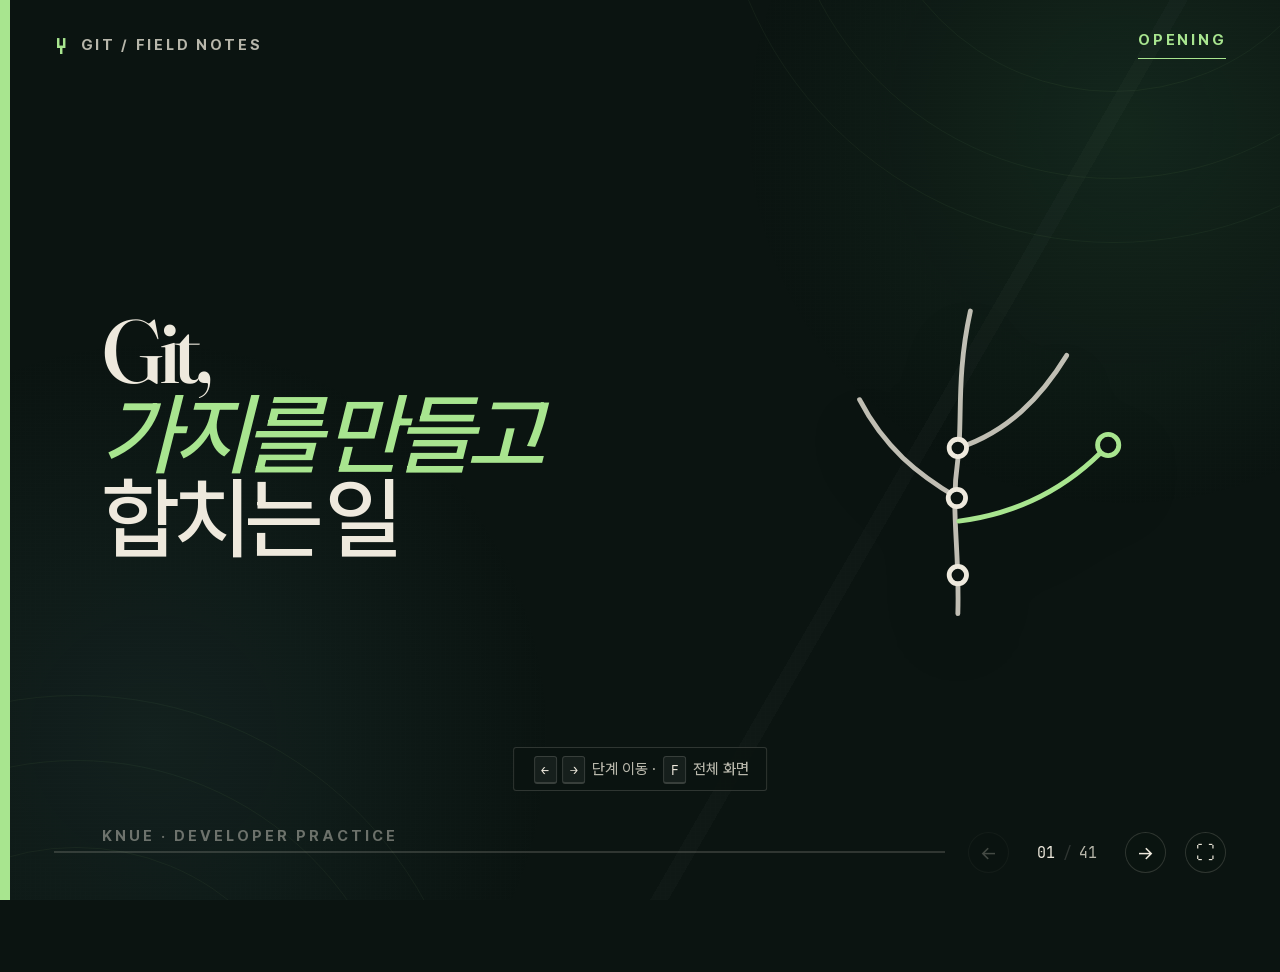
==== presentations/git-basics/index.html @ 63974abd "[FIX] correct fetch scope claim on git-basics fetch slide" ====
<!doctype html>
<html lang="ko">
  <head>
    <meta charset="utf-8" />
    <meta name="viewport" content="width=device-width, initial-scale=1" />
    <meta
      name="description"
      content="SVN 경험자를 위한 Git 기초와 VS Code 협업 흐름 강의"
    />
    <link rel="icon" type="image/svg+xml" href="../../assets/favicon.svg" />
    <title>Git, 가지를 만들고 합치는 일</title>
    <link
      rel="preload"
      href="../../assets/fonts/pretendard/1.3.9/PretendardVariable.woff2"
      as="font"
      type="font/woff2"
      crossorigin
    />
    <link
      rel="preload"
      href="../../assets/fonts/fraunces/1.0/FrauncesVariable.woff2"
      as="font"
      type="font/woff2"
      crossorigin
    />
    <link
      rel="preload"
      href="../../assets/fonts/jetendard/0.1.0/Jetendard-Regular.woff2"
      as="font"
      type="font/woff2"
      crossorigin
    />
    <link rel="stylesheet" href="../../assets/fonts/fonts.css" />
    <link rel="stylesheet" href="./assets/deck.css" />
  </head>
  <body>
    <a class="skip-link" href="#deck">슬라이드 본문으로 이동</a>

    <svg class="icon-defs" aria-hidden="true" focusable="false">
      <symbol id="ic-explorer" viewBox="0 0 24 24">
        <path d="M8.4 6V4.4A1.4 1.4 0 0 1 9.8 3h4.6l4.4 4.4v8.2a1.4 1.4 0 0 1-1.4 1.4h-1.6" />
        <path d="M14.4 3v4.4h4.4" />
        <path d="M5.6 7.6h4.6l4.4 4.4v7.6A1.4 1.4 0 0 1 13.2 21H5.6a1.4 1.4 0 0 1-1.4-1.4V9a1.4 1.4 0 0 1 1.4-1.4z" />
        <path d="M10.2 7.6V12h4.4" />
      </symbol>
      <symbol id="ic-search" viewBox="0 0 24 24">
        <circle cx="10.4" cy="10.4" r="6.2" />
        <path d="m15.1 15.1 5.3 5.3" />
      </symbol>
      <symbol id="ic-scm" viewBox="0 0 24 24">
        <circle cx="7.5" cy="6" r="2.4" />
        <circle cx="16.5" cy="6" r="2.4" />
        <circle cx="7.5" cy="18" r="2.4" />
        <path d="M7.5 8.4v7.2" />
        <path d="M16.5 8.4v1.6a4.4 4.4 0 0 1-4.4 4.4H7.5" />
      </symbol>
      <symbol id="ic-debug" viewBox="0 0 24 24">
        <path d="M8.6 4.4 19.6 11.3 8.6 18.2z" />
        <circle cx="7.2" cy="15" r="2.4" />
        <path d="M4.8 15H3.2M9.6 15h1.6M5.5 13.3 4.3 12.1M8.9 13.3l1.2-1.2M5.5 16.7l-1.2 1.2M8.9 16.7l1.2 1.2" />
      </symbol>
      <symbol id="ic-extensions" viewBox="0 0 24 24">
        <path d="M3.6 4.2H10v6.4H3.6z" />
        <path d="M3.6 13.4H10v6.4H3.6z" />
        <path d="M13.6 13.4H20v6.4h-6.4z" />
        <path d="m16.8 2.6 4.6 4.6-4.6 4.6-4.6-4.6z" />
      </symbol>
    </svg>

    <div class="ambient" aria-hidden="true">
      <span class="ambient__ring ambient__ring--one"></span>
      <span class="ambient__ring ambient__ring--two"></span>
      <span class="ambient__grain"></span>
    </div>

    <header class="deck-header">
      <div class="deck-header__brand">
        <span class="brand-mark" aria-hidden="true">⑂</span>
        <span>GIT / FIELD NOTES</span>
      </div>
      <div class="deck-header__chapter" id="chapter-label">OPENING</div>
    </header>

    <main id="deck" class="deck" tabindex="-1" aria-live="polite">
      <section class="slide slide--cover is-active" data-slide data-chapter="OPENING">
        <div class="cover-kicker" data-step="1">SVN 사용자를 위한 110분의 전환</div>
        <h1 class="cover-title">
          Git,
          <span>가지를 만들고</span>
          합치는 일
        </h1>
        <p class="cover-copy" data-step="2">
          VS Code로 시작해 <strong>clone → branch → commit → push → PR → merge</strong>까지
        </p>
        <div class="cover-tree" aria-hidden="true">
          <svg viewBox="0 0 520 360" role="img">
            <path class="tree-line draw-line" d="M252 340 C254 270 244 235 252 180 C257 140 250 94 265 26" />
            <path class="tree-line draw-line draw-line--delay" d="M252 220 C210 195 176 168 150 118" />
            <path class="tree-line draw-line draw-line--delay-2" d="M253 168 C304 151 338 116 365 72" />
            <path class="tree-line tree-line--accent draw-line draw-line--delay-3" d="M253 244 C315 236 366 210 408 165" />
            <circle class="tree-node node-pop" cx="252" cy="300" r="9" />
            <circle class="tree-node node-pop node-pop--2" cx="251" cy="220" r="9" />
            <circle class="tree-node node-pop node-pop--3" cx="252" cy="168" r="9" />
            <circle class="tree-node tree-node--accent node-pop node-pop--4" cx="408" cy="165" r="11" />
          </svg>
        </div>
        <p class="cover-foot">KNUE · DEVELOPER PRACTICE</p>
      </section>

      <section class="slide" data-slide data-chapter="DESTINATION">
        <div class="slide-index">01</div>
        <p class="eyebrow">TODAY’S DESTINATION</p>
        <h2>오늘 함께 다룰 핵심 과정</h2>
        <div class="journey" aria-label="오늘 학습할 Git 흐름">
          <div class="journey__track"></div>
          <div class="journey__item" data-step="1">
            <span>01</span>
            <strong>clone</strong>
            <small>원격 이력을 내 컴퓨터로</small>
          </div>
          <div class="journey__item" data-step="2">
            <span>02</span>
            <strong>branch</strong>
            <small>독립된 안전한 작업 가지</small>
          </div>
          <div class="journey__item" data-step="3">
            <span>03</span>
            <strong>commit</strong>
            <small>변경 사항을 로컬에 기록</small>
          </div>
          <div class="journey__item" data-step="4">
            <span>04</span>
            <strong>push</strong>
            <small>기록한 커밋을 원격에 공유</small>
          </div>
          <div class="journey__item" data-step="5">
            <span>05</span>
            <strong>PR</strong>
            <small>변경 사항 검토 요청</small>
          </div>
          <div class="journey__item" data-step="6">
            <span>06</span>
            <strong>merge</strong>
            <small>검토 마친 작업 가지 합치기</small>
          </div>
        </div>
        <p class="takeaway" data-step="7">
          <strong>이 6단계가 오늘의 지도</strong>입니다 · 충돌은 5–6번 사이에 잠시 들르는 옆길 · 목표는 명령어 암기가 아니라 현재 상태를 읽는 능력
        </p>
        <div class="time-budget" data-step="8">
          <span><b>0–30분</b>개념</span>
          <span><b>30–85분</b>실습</span>
          <span><b>85–100분</b>팀 규칙 · 정리</span>
          <span><b>100–110분</b>질의응답</span>
        </div>
      </section>

      <section class="slide" data-slide data-chapter="PREFLIGHT">
        <div class="slide-index">02</div>
        <p class="eyebrow">FIRST FIVE MINUTES</p>
        <h2>지금 확인하고, 막히면 개념 설명 시간에 해결합니다</h2>
        <div class="check-grid">
          <div class="check-item" data-step="1"><span>01</span><strong>Git 설치</strong><code>git --version</code></div>
          <div class="check-item" data-step="2"><span>02</span><strong>사용자 정보</strong><code>git config --global user.name</code></div>
          <div class="check-item" data-step="3"><span>03</span><strong>서버 접근</strong><code>git.knue.ac.kr</code></div>
          <div class="check-item" data-step="4"><span>04</span><strong>권한</strong><small>clone · branch push · PR</small></div>
        </div>
        <p class="footnote" data-step="5">
          하나라도 안 되면 <strong>지금 손을 들어 주세요.</strong> 실습은 30분 뒤에 시작하므로, 그 사이에 해결하면 늦지 않습니다.
        </p>
        <aside class="instructor-note" data-step="6">
          <strong>강사 점검 · 실패 시 대안</strong>
          <span>HTTPS/SSH 인증 · VPN · 내부 인증서 · <code>main</code> 보호 규칙 ／ 계정·권한 미해결자는
          <strong>2인 1조 페어 실습</strong>, 서버 접속 자체가 막히면 <strong>부록의 <code>git init</code> 로컬 실습</strong>으로 대체</span>
        </aside>
      </section>

      <section class="slide" data-slide data-chapter="SVN → GIT">
        <div class="slide-index">03</div>
        <p class="eyebrow">MENTAL MODEL SHIFT</p>
        <h2>같은 목적, 달라진 작동 방식</h2>
        <div class="split-stage">
          <article class="model-card model-card--svn" data-step="1">
            <div class="model-card__label">SVN</div>
            <h3>중앙 저장소 중심 이력</h3>
            <div class="server-stack">
              <span class="server-box">CENTRAL<br />REPOSITORY</span>
              <i></i>
              <div class="client-row" role="group" aria-label="모든 사용자가 하나의 중앙 저장소 역사에 연결됨">
                <span>나<small>작업 사본 (Working Copy)</small></span>
                <span>동료 1<small>작업 사본 (Working Copy)</small></span>
                <span>동료 2<small>작업 사본 (Working Copy)</small></span>
              </div>
            </div>
          </article>
          <div class="versus" aria-hidden="true">→</div>
          <article class="model-card model-card--git" data-step="2">
            <div class="model-card__label">GIT</div>
            <h3>개발자마다 독립된 이력 보유</h3>
            <div class="distributed">
              <span>REMOTE</span>
              <i aria-hidden="true"></i>
              <div>
                <b>나<small>로컬 이력 (Local History)</small></b>
                <b>동료 1<small>로컬 이력 (Local History)</small></b>
                <b>동료 2<small>로컬 이력 (Local History)</small></b>
              </div>
            </div>
          </article>
        </div>
        <blockquote data-step="3">
          SVN의 commit이 '서버 공유'라면,<br />
          <strong>Git의 commit은 '내 컴퓨터 저장'입니다.</strong>
        </blockquote>
      </section>

      <section class="slide" data-slide data-chapter="SVN → GIT">
        <div class="slide-index">04</div>
        <p class="eyebrow">TRANSLATION GUIDE</p>
        <h2>익숙한 개념을 새로운 용어로</h2>
        <div class="translation-grid">
          <div class="translation-head"><span>SVN의 기존 개념</span><span>Git에서 새로 적용할 개념</span></div>
          <div class="translation-row" data-step="1"><span>checkout</span><strong>clone</strong><em>전체 이력까지 함께 복제</em></div>
          <div class="translation-row" data-step="2"><span>commit</span><strong>commit + push</strong><em>기록과 공유 단계의 분리</em></div>
          <div class="translation-row" data-step="3"><span>update</span><strong>fetch / pull</strong><em>조회와 반영 단계의 구분</em></div>
          <div class="translation-row" data-step="4"><span>revision 1842</span><strong>commit a31f…</strong><em>전역 버전 번호 대신 고유 해시 사용</em></div>
          <div class="translation-row" data-step="5"><span>branch = 디렉터리 복사</span><strong>branch = 포인터</strong><em>가볍고 빠른 포인터(이름표)</em></div>
          <div class="translation-row" data-step="6"><span>작업 사본 (Working Copy)</span><strong>Working Tree</strong><em>이름만 다름 · 지금 파일을 편집하는 그 폴더</em></div>
        </div>
        <p class="footnote" data-step="7">이번 강의에서는 여러 기능을 겸하는 <code>checkout</code> 대신 직관적인 <code>switch</code>를 사용합니다.</p>
      </section>

      <section class="slide slide--graph" data-slide data-chapter="THE TREE">
        <div class="slide-index">05</div>
        <p class="eyebrow">ONE REPOSITORY · THREE CONTRIBUTORS</p>
        <h2>세 개발자가 각자 작업한 후, 순서대로 main에 통합합니다</h2>
        <div class="collab-timeline" role="group" aria-label="세 명이 각자 브랜치에서 커밋하고 순서대로 push와 merge하는 팀 타임라인">
          <svg viewBox="0 0 1000 360" preserveAspectRatio="none" role="img">
            <path class="graph-path is-drawn" d="M60 180 L950 180" />
            <path class="graph-path graph-path--alice" data-step="1" d="M170 180 C215 180 210 70 270 70 L360 70 C420 70 415 180 470 180" />
            <path class="graph-path graph-path--bob" data-step="2" d="M360 180 C410 180 405 290 470 290 L600 290 C665 290 660 180 720 180" />
            <path class="graph-path graph-path--cara" data-step="3" d="M610 180 C660 180 655 70 720 70 L820 70 C880 70 875 180 930 180" />
          </svg>
          <span class="team-main-label">main · 팀의 통합 이력</span>
          <div class="team-lane team-lane--alice" data-step="1">
            <strong>민지 · feature/login</strong><span>09:10 commit</span><span>09:18 push</span><b>09:30 merge</b>
          </div>
          <div class="team-lane team-lane--bob" data-step="2">
            <strong>준호 · fix/report</strong><span>09:25 commit</span><span>09:40 push</span><b>09:55 merge</b>
          </div>
          <div class="team-lane team-lane--cara" data-step="3">
            <strong>서연 · docs/guide</strong><span>09:45 commit</span><span>10:00 push</span><b>10:15 merge</b>
          </div>
          <span class="team-event team-event--one" data-step="1">M1</span>
          <span class="team-event team-event--two" data-step="2">M2</span>
          <span class="team-event team-event--three" data-step="3">M3</span>
        </div>
        <p class="simplification" data-step="4">commit = 로컬 저장 · push = 원격 공유 · merge = main 통합 · M = 검토 후 통합 지점</p>
      </section>

      <section class="slide" data-slide data-chapter="START">
        <div class="slide-index">06</div>
        <p class="eyebrow">TWO ENTRANCES</p>
        <h2>프로젝트를 시작하는 두 가지 방법</h2>
        <div class="entrances">
          <article class="entrance entrance--init" data-step="1">
            <span class="entrance__number">A</span>
            <p>새 프로젝트</p>
            <h3>Initialize Repository</h3>
            <code>git init</code>
            <div class="folder-visual"><span>my-project/</span><b>.git/</b></div>
          </article>
          <div class="or" data-step="2">OR</div>
          <article class="entrance entrance--clone" data-step="3">
            <span class="entrance__number">B</span>
            <p>원격 저장소에 이미 존재하는 프로젝트</p>
            <h3>Clone Repository</h3>
            <code>git clone &lt;url&gt;</code>
            <div class="clone-visual"><span>REMOTE</span><i>→</i><b>LOCAL + HISTORY</b></div>
          </article>
        </div>
        <div class="warning-strip" data-step="4">
          <strong>주의</strong>
          clone으로 가져온 저장소 내부에서 다시 <code>git init</code>을 실행하지 마세요
        </div>
        <p class="footnote" data-step="5">
          오늘 실습은 <strong>B(clone)</strong> 하나로만 진행합니다. A(<code>git init</code>)는 마지막 <strong>부록 슬라이드</strong>에서 따로 실습합니다.
        </p>
      </section>

      <section class="slide" data-slide data-chapter="CORE LOOP">
        <div class="slide-index">07</div>
        <p class="eyebrow">FOUR AREAS</p>
        <h2>변경 사항은 4가지 공간을 순서대로 이동합니다</h2>
        <div class="pipeline" aria-label="Git의 네 공간">
          <article class="pipeline__area pipeline__area--work is-lit" data-step="0">
            <span>01</span>
            <h3>Working Tree</h3>
            <p>파일 수정 중</p>
            <div class="paper"><i></i><i></i><i></i></div>
          </article>
          <div class="pipeline__arrow" data-step="1"><code>add</code><i>→</i></div>
          <article class="pipeline__area pipeline__area--stage" data-step="1">
            <span>02</span>
            <h3>Staging Area</h3>
            <p>다음 커밋에 포함할 변경 사항</p>
            <div class="tray"><b>+ 1 line</b></div>
          </article>
          <div class="pipeline__arrow" data-step="2"><code>commit</code><i>→</i></div>
          <article class="pipeline__area pipeline__area--local" data-step="2">
            <span>03</span>
            <h3>Local Repo</h3>
            <p>내 컴퓨터의 로컬 이력</p>
            <div class="mini-commits" role="group" aria-label="저장된 커밋 세 개">
              <i><b>C1</b></i><i><b>C2</b></i><i><b>C3</b></i>
            </div>
            <small class="commit-key">각 점 = 저장된 커밋</small>
          </article>
          <div class="pipeline__arrow" data-step="3"><code>push</code><i>→</i></div>
          <article class="pipeline__area pipeline__area--remote" data-step="3">
            <span>04</span>
            <h3>Remote Repo</h3>
            <p>팀이 공유하는 원격 이력</p>
            <div class="remote-cloud">origin</div>
          </article>
        </div>
        <p class="takeaway" data-step="4">
          <strong>Staging Area가 있는 이유</strong>&nbsp;· 디버그용 임시 로그는 빼고, 완성된 수정만 골라서 하나의 커밋으로 만들 수 있습니다
        </p>
      </section>

      <section class="slide slide--statement" data-slide data-chapter="CORE LOOP">
        <div class="slide-index">08</div>
        <p class="eyebrow">ONE DISTINCTION TO KEEP</p>
<div class="big-equation">
          <div data-step="1">
            <code>commit</code>
            <strong>저장</strong>
            <small>내 로컬 이력에 저장</small>
          </div>
          <span data-step="2">≠</span>
          <div data-step="3">
            <code>push</code>
            <strong>공유</strong>
            <small>원격 저장소로 전송</small>
          </div>
        </div>
        <p class="statement-foot" data-step="4">커밋만 해서는 팀원에게 변경 사항이 보이지 않습니다. (push 필요)</p>
      </section>

      <section class="slide" data-slide data-chapter="CORE LOOP">
        <div class="slide-index">09</div>
        <p class="eyebrow">FIRST DIAGNOSTIC</p>
        <h2>작업 중 막혔을 때는 현재 상태부터 확인</h2>
        <div class="terminal-card terminal-card--status" data-step="1">
          <div class="terminal-card__bar"><i></i><i></i><i></i><span>terminal</span></div>
          <pre><span class="prompt">$</span> git status

On branch <mark>feature/team-message</mark>
Your branch is ahead of 'origin/feature/team-message' by <span class="accent">1 commit</span>.
  (use "git push" to publish your local commits)

Changes to be committed:
  (use "git restore --staged &lt;file&gt;..." to unstage)
	<span class="added">modified:   team.md</span></pre>
        </div>
        <div class="status-questions">
          <p data-step="2"><span>①</span> 현재 어떤 브랜치인가?</p>
          <p data-step="3"><span>②</span> 어떤 파일이 수정되었는가?</p>
          <p data-step="4"><span>③</span> 어떤 변경 사항이 Stage에 올랐는가?</p>
          <p data-step="5"><span>④</span> 원격 저장소보다 앞서 있는가, 뒤처져 있는가?</p>
        </div>
      </section>

      <section class="slide slide--chapter" data-slide data-chapter="PRACTICE">
        <div class="chapter-number">02</div>
        <p class="eyebrow">GUIDED PRACTICE</p>
        <h2>이제, 작업 가지 하나를<br />원격까지 보냅니다</h2>
        <div class="chapter-route" data-step="1">
          <span>LOCAL</span><i></i><span>REMOTE</span><i></i><span>TEAM</span>
        </div>
        <div class="practice-rules">
          <p data-step="2">
            <b>도구 원칙</b>스테이지 · 커밋 · 브랜치 · 푸시 같은 일상 작업은 <strong>소스 제어 패널</strong>,
            상태 진단과 복구는 <strong>터미널</strong>
          </p>
          <p data-step="3">
            <b>막혔을 때</b>혼자 되돌리지 말고 손을 듭니다 · 각 실습 슬라이드 아래 <strong>✓ 통과 기준</strong>으로 따라잡을 수 있습니다
          </p>
          <p data-step="4">
            <b>진행 방식</b>실습 55분 · <strong>2인 1조</strong>로 서로의 PR을 리뷰하고, 승인받은 사람이 자기 PR을 병합합니다
          </p>
        </div>
        <p data-step="5">VS Code + <strong>git.knue.ac.kr</strong></p>
      </section>

      <section class="slide slide--ui" data-slide data-chapter="VS CODE">
        <div class="slide-index">10</div>
        <p class="eyebrow">VS CODE 01 · OPEN THE PROJECT</p>
        <h2>프로젝트 폴더를 열어 작업 시작하기</h2>
        <div class="open-project">
          <div class="vscode-window vscode-window--open" data-step="1">
            <div class="vscode-titlebar">
              <span class="window-dots"><i></i><i></i><i></i></span>
              <b>Visual Studio Code · training</b>
            </div>
            <div class="vscode-body">
              <nav class="vscode-rail"><span class="active"><svg class="ic" aria-hidden="true"><use href="#ic-explorer" /></svg></span><span><svg class="ic" aria-hidden="true"><use href="#ic-search" /></svg></span><span><svg class="ic" aria-hidden="true"><use href="#ic-scm" /></svg></span></nav>
              <aside class="vscode-sidebar">
                <small>EXPLORER</small>
                <ul class="folder-tree">
                  <li class="folder-tree__root">training</li>
                  <li>docs</li>
                  <li>team.md</li>
                  <li>README.md</li>
                </ul>
              </aside>
              <div class="vscode-editor">
                <div class="menu-drop" data-step="2">
                  <span>FILE</span>
                  <b>Open Folder…</b>
                  <small>폴더 선택 창 열기</small>
                </div>
              </div>
            </div>
            <div class="vscode-status"><span>⑂ main</span><span>training</span></div>
          </div>
          <ol class="practice-checks open-steps">
            <li data-step="2"><b>File &gt; Open Folder…</b> 선택</li>
            <li data-step="3">프로젝트의 <b>최상위 폴더</b>를 엽니다 (하위 폴더만 열지 않도록 주의)</li>
            <li data-step="4">제목 표시줄과 탐색기에 폴더명이 보이면 준비 완료</li>
          </ol>
        </div>
        <p class="takeaway" data-step="5">
          <strong>열어둔 폴더가 작업의 기준</strong>&nbsp;· 터미널 시작 위치 및 소스 제어 대상이 모두 이 폴더 기준입니다
        </p>
      </section>

      <section class="slide" data-slide data-chapter="VS CODE">
        <div class="slide-index">11</div>
        <p class="eyebrow">VS CODE 02 · ACTIVITY BAR</p>
        <h2>왼쪽 사이드바(Activity Bar) 주요 기능</h2>
        <div class="activity-map">
          <nav class="rail-mock" aria-hidden="true">
            <span data-step="1"><svg class="ic" aria-hidden="true"><use href="#ic-explorer" /></svg></span>
            <span data-step="2"><svg class="ic" aria-hidden="true"><use href="#ic-search" /></svg></span>
            <span class="rail-mock__accent" data-step="3"><svg class="ic" aria-hidden="true"><use href="#ic-scm" /></svg></span>
            <span data-step="4"><svg class="ic" aria-hidden="true"><use href="#ic-debug" /></svg></span>
            <span data-step="5"><svg class="ic" aria-hidden="true"><use href="#ic-extensions" /></svg></span>
          </nav>
          <ul class="rail-list">
            <li data-step="1">
              <b aria-hidden="true"><svg class="ic" aria-hidden="true"><use href="#ic-explorer" /></svg></b>
              <strong>Explorer<em>탐색기</em></strong>
              <span>열린 폴더의 파일 목록</span>
              <div class="rail-keys"><kbd>Ctrl+Shift+E</kbd><kbd>⇧⌘E</kbd></div>
            </li>
            <li data-step="2">
              <b aria-hidden="true"><svg class="ic" aria-hidden="true"><use href="#ic-search" /></svg></b>
              <strong>Search<em>검색</em></strong>
              <span>프로젝트 전체 텍스트 검색</span>
              <div class="rail-keys"><kbd>Ctrl+Shift+F</kbd><kbd>⇧⌘F</kbd></div>
            </li>
            <li class="rail-list__scm" data-step="3">
              <b aria-hidden="true"><svg class="ic" aria-hidden="true"><use href="#ic-scm" /></svg></b>
              <strong>Source Control<em>소스 제어 (오늘의 핵심 작업 공간)</em></strong>
              <span>변경 사항 확인 · Stage 등록 · Commit · Branch 관리</span>
              <div class="rail-keys"><kbd>Ctrl+Shift+G</kbd><kbd>⌃⇧G</kbd></div>
            </li>
            <li data-step="4">
              <b aria-hidden="true"><svg class="ic" aria-hidden="true"><use href="#ic-debug" /></svg></b>
              <strong>Run and Debug<em>실행 · 디버그</em></strong>
              <span>(오늘 강의에서는 다루지 않음)</span>
              <div class="rail-keys"><kbd>Ctrl+Shift+D</kbd><kbd>⇧⌘D</kbd></div>
            </li>
            <li data-step="5">
              <b aria-hidden="true"><svg class="ic" aria-hidden="true"><use href="#ic-extensions" /></svg></b>
              <strong>Extensions<em>확장</em></strong>
              <span>추가 플러그인/확장 설치</span>
              <div class="rail-keys"><kbd>Ctrl+Shift+X</kbd><kbd>⇧⌘X</kbd></div>
            </li>
          </ul>
        </div>
        <p class="footnote" data-step="6">
          사이드바 토글: <kbd>Ctrl+B</kbd> (Mac: <kbd>⌘B</kbd>) · 확장을 설치하면 아이콘이 추가됩니다
        </p>
      </section>

      <section class="slide" data-slide data-chapter="VS CODE">
        <div class="slide-index">12</div>
        <p class="eyebrow">VS CODE 03 · TERMINAL</p>
        <h2>명령어를 입력할 터미널 열기</h2>
        <div class="terminal-open">
          <div class="open-ways">
            <article data-step="1">
              <span>단축키</span>
              <kbd>Ctrl+`</kbd>
              <small>Mac: <kbd>⌃`</kbd> · 동일한 단축키로 토글 가능</small>
            </article>
            <article data-step="2">
              <span>메뉴</span>
              <b>Terminal &gt; New Terminal</b>
              <small>새 터미널 <kbd>Ctrl+Shift+`</kbd> (Mac: <kbd>⌃⇧`</kbd>)</small>
            </article>
            <article data-step="3">
              <span>명령 팔레트</span>
              <kbd>Ctrl+Shift+P</kbd>
              <small>Mac: <kbd>⇧⌘P</kbd> · <code>View: Toggle Terminal</code></small>
            </article>
          </div>
          <div class="terminal-card" data-step="4">
            <div class="terminal-card__bar"><i></i><i></i><i></i><span>terminal · training</span></div>
            <pre><span class="prompt">$</span> git status

On branch <mark>main</mark>
nothing to commit, working tree clean</pre>
          </div>
        </div>
        <p class="takeaway" data-step="5">
          <strong>터미널은 현재 열린 폴더에서 시작</strong>&nbsp;· 별도 경로 이동 없이 바로&nbsp;<code>git</code>&nbsp;명령을 실행할 수 있습니다
        </p>
      </section>

      <section class="slide slide--ui" data-slide data-chapter="VS CODE">
        <div class="slide-index">13</div>
        <p class="eyebrow">VS CODE 04 · SOURCE CONTROL VIEW</p>
        <h2>소스 제어 패널의 4가지 핵심 영역</h2>
        <div class="scm-anatomy">
          <div class="scm-panel" data-step="1">
            <header><small>SOURCE CONTROL</small><b>⑂ Ctrl+Shift+G</b></header>
            <div class="scm-row" data-step="1">
              <i aria-hidden="true">①</i>
              <div>
                <label class="scm-message">Message<strong>Update team introduction</strong></label>
                <button type="button">Commit</button>
              </div>
            </div>
            <div class="scm-group" data-step="2">
              <i aria-hidden="true">②</i>
              <div>
                <p>CHANGES <b>2</b></p>
                <span><em>M</em>team.md<u>＋</u></span>
                <span><em>U</em>notes.md<u>＋</u></span>
              </div>
            </div>
            <div class="scm-group scm-group--staged" data-step="3">
              <i aria-hidden="true">③</i>
              <div>
                <p>STAGED CHANGES <b>1</b></p>
                <span><em>M</em>team.md<u>−</u></span>
              </div>
            </div>
            <div class="scm-row scm-row--status" data-step="4">
              <i aria-hidden="true">④</i>
              <div class="scm-statusbar"><span>⑂ feature/team-message</span><span>↻ 0↓ 1↑</span></div>
            </div>
          </div>
          <ul class="scm-legend">
            <li data-step="1">
              <b>①</b>
              <div><strong>메시지 입력 및 Commit</strong><small>Stage에 올린 변경 사항만 이 버튼으로 커밋됩니다</small></div>
            </li>
            <li data-step="2">
              <b>②</b>
              <div><strong>Changes</strong><small>Stage에 올리지 않은 변경 사항 (<code>M</code> 수정됨, <code>U</code> 추적 안 됨)</small></div>
            </li>
            <li data-step="3">
              <b>③</b>
              <div><strong>Staged Changes</strong><small>＋ 로 올린 변경 · 다음 커밋에 들어갈 목록</small></div>
            </li>
            <li data-step="4">
              <b>④</b>
              <div><strong>상태 표시줄</strong><small>현재 브랜치와 원격과의 차이(↓ 받을 것 · ↑ 보낼 것)</small></div>
            </li>
          </ul>
        </div>
        <p class="footnote" data-step="5">
          파일 위 <b>＋</b> = stage · <b>−</b> = unstage · 원격 반영은 <b>Sync Changes</b> 또는 개별 Pull / Push
        </p>
      </section>

      <section class="slide slide--ui" data-slide data-chapter="VS CODE">
        <div class="slide-index">14</div>
        <p class="eyebrow">VS CODE 05 · CREATE BRANCH</p>
        <h2>하단 상태 표시줄에서 새 브랜치 만들기</h2>
        <div class="branch-ui">
          <div class="picker-mock" data-step="1">
            <div class="picker-list">
              <div class="picker-input" data-step="3">feature/team-message<i aria-hidden="true">↵</i></div>
              <ul>
                <li class="is-highlight" data-step="2">＋ Create new branch…</li>
                <li data-step="2">＋ Create new branch from…</li>
                <li data-step="2">main</li>
                <li data-step="2">origin/main</li>
              </ul>
            </div>
            <div class="picker-status">
              <span class="picker-status__branch">⑂ main</span>
              <span>↻ 0↓ 0↑</span>
            </div>
          </div>
          <ol class="practice-checks branch-steps">
            <li data-step="1">상태 표시줄 왼쪽 <b>⑂ main</b> 클릭</li>
            <li data-step="2">목록에서 <b>Create new branch…</b> 선택</li>
            <li data-step="3">브랜치명 입력 후 Enter → 새 브랜치로 자동 전환</li>
            <li data-step="4">소스 제어 패널의 <b>Publish Branch</b> 버튼으로 원격에 게시</li>
          </ol>
        </div>
        <div class="warning-strip" data-step="5">
          <strong>주의</strong>
          커밋되지 않은 변경 사항이 있으면 브랜치 전환이 막힐 수 있습니다 (명령 팔레트 사용 시 생성: <code>Git: Create Branch</code>, 전환: <code>Git: Checkout to</code>)
        </div>
      </section>

      <section class="slide slide--ui" data-slide data-chapter="CLONE">
        <div class="slide-index">15</div>
        <p class="eyebrow">STEP 01 · CLONE</p>
        <h2>원격 저장소의 전체 이력 가져오기</h2>
        <div class="vscode-window" data-step="1">
          <div class="vscode-titlebar">
            <span class="window-dots"><i></i><i></i><i></i></span>
            <b>Visual Studio Code</b>
          </div>
          <div class="vscode-body">
            <nav class="vscode-rail"><span><svg class="ic" aria-hidden="true"><use href="#ic-explorer" /></svg></span><span><svg class="ic" aria-hidden="true"><use href="#ic-search" /></svg></span><span class="active"><svg class="ic" aria-hidden="true"><use href="#ic-scm" /></svg></span></nav>
            <aside class="vscode-sidebar">
              <small>SOURCE CONTROL</small>
              <button>Clone Repository</button>
              <button class="ghost">Initialize Repository</button>
            </aside>
            <div class="vscode-editor">
              <div class="command-palette" data-step="2">
                <span>›</span>
                <strong>Git: Clone</strong>
              </div>
              <div class="url-entry" data-step="3">https://git.knue.ac.kr/<mark>team/training.git</mark></div>
              <div class="clone-result" data-step="4">
                <span class="repo-icon">⑂</span>
                <div><strong>training</strong><small>main · origin configured · history ready</small></div>
              </div>
            </div>
          </div>
          <div class="vscode-status"><span>⑂ main</span><span>↻ 0↓ 0↑</span></div>
        </div>
        <p class="takeaway" data-step="5">
          clone = 폴더 생성 + 전체 이력 다운로드 +&nbsp;<code>origin</code>&nbsp;연결 ·&nbsp;<code>origin</code>&nbsp;=&nbsp;<strong>원격 주소의 별명</strong>
        </p>
        <div class="checkpoint" data-step="6">
          <b>✓ 통과 기준</b>탐색기에 <code>training</code> 폴더가 보이고, 상태 표시줄이 <code>⑂ main</code> · <code>↻ 0↓ 0↑</code>
        </div>
      </section>

      <section class="slide slide--graph" data-slide data-chapter="BRANCH">
        <div class="slide-index">16</div>
        <p class="eyebrow">STEP 02 · BRANCH</p>
        <h2>독립된 작업을 위한 새 브랜치 만들기</h2>
        <div class="branch-lab">
          <div class="branch-lab__graph">
            <svg
              viewBox="0 0 900 300"
              preserveAspectRatio="none"
              role="img"
              aria-label="main에서 feature 브랜치가 생성되는 과정"
            >
              <path class="graph-path is-drawn" d="M90 145 L770 145" />
              <path class="graph-path graph-path--feature" data-step="2" d="M460 145 C525 145 520 235 590 235 L700 235" />
            </svg>
            <div class="commit-node pos-lab-a is-visible"><b>C1</b><small>초기</small></div>
            <div class="commit-node pos-lab-b is-visible"><b>C2</b><small>문서</small></div>
            <div class="commit-node pos-lab-c is-visible"><b>C3</b><small>설정</small></div>
            <div class="branch-tag pos-lab-main is-visible">main → C3</div>
            <div class="branch-tag branch-tag--feature pos-lab-feature-start" data-step="1">branch starts at C3</div>
            <div class="commit-node commit-node--feature pos-lab-d" data-step="2"><b>C4</b><small>내 변경</small></div>
            <div class="branch-tag branch-tag--feature pos-lab-feature-end" data-step="2">feature → C4</div>
          </div>
          <div class="branch-command" data-step="1">
            <span>VS Code · 상태 표시줄의 브랜치 선택</span>
            <code>git switch -c feature/team-message</code>
          </div>
        </div>
        <p class="takeaway" data-step="3">
          <strong>커밋 = 특정 시점 스냅샷</strong>&nbsp;· branch = 커밋을 가리키는 이름표 ·&nbsp;<strong>HEAD</strong>&nbsp;= 지금 내가 서 있는 위치를 가리키는 화살표
        </p>
        <p class="footnote" data-step="4">
          <code>HEAD</code>는 뒤에서 충돌 파일 안에 <code>&lt;&lt;&lt;&lt;&lt;&lt;&lt; HEAD</code>로 다시 등장합니다 — “내 쪽 변경”이라는 뜻입니다.
        </p>
        <div class="checkpoint" data-step="5">
          <b>✓ 통과 기준</b>상태 표시줄이 <code>⑂ feature/team-message</code>로 바뀌었으면 성공
        </div>
      </section>

      <section class="slide slide--ui" data-slide data-chapter="EDIT">
        <div class="slide-index">17</div>
        <p class="eyebrow">STEP 03 · EDIT & DIFF</p>
        <h2>수정된 내용(Diff)을 커밋 전에 검토하기</h2>
        <div class="diff-window" data-step="1">
          <div class="diff-window__head">
            <span>team.md</span>
            <small>M · Modified</small>
          </div>
          <div class="diff-columns">
            <div class="diff-old">
              <small>BEFORE</small>
              <pre><span>1</span> # Team Introduction
<span>2</span>
<span>3</span> Department: 정보전산원
<span>4</span> <del>Message: 함께 만드는 서비스</del></pre>
            </div>
            <div class="diff-new">
              <small>AFTER</small>
              <pre><span>1</span> # Team Introduction
<span>2</span>
<span>3</span> Department: 정보전산원
<span>4</span> <ins>Message: 안전하게 함께 개발하기</ins></pre>
            </div>
          </div>
        </div>
        <div class="review-strip">
          <span data-step="2">파일을 저장했는가?</span>
          <span data-step="3">의도한 부분만 변경되었는가?</span>
          <span data-step="4">민감 정보(비밀번호 등)는 없는가?</span>
        </div>
      </section>

      <section class="slide slide--ui" data-slide data-chapter="STAGE">
        <div class="slide-index">18</div>
        <p class="eyebrow">STEP 04 · STAGE & COMMIT</p>
        <h2>커밋에 포함할 변경 사항을 선별하여 저장하기</h2>
        <div class="vscode-window vscode-window--workflow" data-step="1">
          <div class="vscode-titlebar">
            <span class="window-dots"><i></i><i></i><i></i></span>
            <b>Visual Studio Code · Source Control</b>
          </div>
          <div class="vscode-body">
            <nav class="vscode-rail"><span><svg class="ic" aria-hidden="true"><use href="#ic-explorer" /></svg></span><span><svg class="ic" aria-hidden="true"><use href="#ic-search" /></svg></span><span class="active"><svg class="ic" aria-hidden="true"><use href="#ic-scm" /></svg></span></nav>
            <aside class="vscode-sidebar">
              <small>SOURCE CONTROL</small>
              <label class="commit-input">Message<strong>Update team introduction</strong></label>
              <button data-step="3">Commit</button>
            </aside>
            <div class="vscode-editor">
              <div class="stage-scene">
                <div class="changes-pane" data-step="1">
                  <header><span>CHANGES</span><button aria-label="stage">＋</button></header>
                  <div class="file-change"><b>M</b><span>team.md</span><i>＋</i></div>
                </div>
                <div class="stage-motion" data-step="2" aria-hidden="true">→</div>
                <div class="changes-pane changes-pane--staged" data-step="2">
                  <header><span>STAGED CHANGES</span><button aria-label="unstage">−</button></header>
                  <div class="file-change"><b>M</b><span>team.md</span><i>✓</i></div>
                </div>
              </div>
            </div>
          </div>
          <div class="vscode-status"><span>⑂ feature/team-message</span><span>1 staged change</span></div>
        </div>
        <p class="takeaway" data-step="4">
          바람직한 커밋 =&nbsp;<strong>단일 목적</strong>&nbsp;+ 검토하기 적절한 크기 · 메시지는&nbsp;<strong>무엇을 왜</strong>&nbsp;바꿨는지 한 줄, 50자 안팎
        </p>
        <div class="checkpoint" data-step="5">
          <b>✓ 통과 기준</b>CHANGES 목록이 비고, 상태 표시줄이 <code>↻ 0↓ 1↑</code>
        </div>
      </section>

      <section class="slide" data-slide data-chapter="IGNORE">
        <div class="slide-index">19</div>
        <p class="eyebrow">STEP 05 · GITIGNORE</p>
        <h2>애초에 추적하지 않을 파일 정해 두기</h2>
        <div class="ignore-stage">
          <div class="terminal-card" data-step="1">
            <div class="terminal-card__bar"><i></i><i></i><i></i><span>.gitignore</span></div>
            <pre># 개인 설정 · 비밀 값
.env

# 빌드 결과물
build/

# 로그 · OS가 만든 파일
*.log
.DS_Store</pre>
          </div>
          <ol class="practice-checks ignore-steps">
            <li data-step="2">프로젝트 <b>최상위 폴더</b>에 <code>.gitignore</code> 파일을 만든다</li>
            <li data-step="3">한 줄에 패턴 하나 (<code>*</code> = 아무 글자, 끝의 <code>/</code> = 폴더)</li>
            <li data-step="4"><code>.gitignore</code> 파일 자체는 <b>커밋해서 팀과 공유</b>한다</li>
            <li data-step="5">소스 제어 패널의 <b>CHANGES 목록에서 사라지면</b> 적용 완료</li>
          </ol>
        </div>
        <p class="takeaway" data-step="6">
          비밀번호·토큰처럼&nbsp;<strong>공유하면 안 되는 값</strong>, 빌드 결과물처럼&nbsp;<strong>언제든 다시 만들 수 있는 파일</strong>은 커밋하지 않습니다
        </p>
        <div class="warning-strip" data-step="7">
          <strong>주의</strong>
          <span>이미 한 번 커밋된 파일은 <code>.gitignore</code>에 적어도 추적이 멈추지 않습니다. 그런 파일을 발견하면 강사에게 알려 주세요.</span>
        </div>
      </section>

      <section class="slide slide--graph" data-slide data-chapter="COMMIT">
        <div class="slide-index">20</div>
        <p class="eyebrow">LOCAL HISTORY</p>
        <h2>커밋을 남기면 로컬 브랜치 이력이 늘어납니다</h2>
        <div class="dual-history">
          <article>
            <small>LOCAL</small>
            <div class="history-line">
              <i></i><i></i><i></i><i class="new-commit" data-step="1"></i>
            </div>
            <div class="branch-tag branch-tag--feature floating-tag" data-step="1">feature/team-message</div>
          </article>
          <div class="history-gap" data-step="2">
            <span>원격 미공유 상태</span>
            <i>×</i>
          </div>
          <article class="history-remote">
            <small>REMOTE · origin</small>
            <div class="history-line"><i></i><i></i><i></i></div>
          </article>
        </div>
        <p class="statement-foot" data-step="3">원격 서버에는 아직 이 커밋이 반영되지 않았습니다.</p>
      </section>

      <section class="slide slide--graph" data-slide data-chapter="PUSH">
        <div class="slide-index">21</div>
        <p class="eyebrow">STEP 06 · PUSH</p>
        <h2>작업한 브랜치를 팀 원격 저장소로 게시하기</h2>
        <div class="push-scene">
          <div class="repo-island repo-island--local">
            <small>LOCAL</small>
            <div class="repo-branch-map" role="group" aria-label="로컬 main에서 feature 브랜치가 갈라진 상태">
              <svg viewBox="0 0 280 120" role="img">
                <path class="repo-main-path" d="M20 42 L250 42" />
                <path class="repo-feature-path" d="M110 42 C145 42 135 90 180 90 L250 90" />
                <circle cx="55" cy="42" r="7" /><circle cx="110" cy="42" r="7" />
                <circle class="feature-dot" cx="180" cy="90" r="7" /><circle class="feature-dot" cx="250" cy="90" r="7" />
              </svg>
              <span>main</span><b>feature/team-message</b>
            </div>
          </div>
          <div class="push-stream" data-step="1">
            <span class="packet">D</span>
            <div class="push-line"></div>
            <code>Publish Branch</code>
          </div>
          <div class="repo-island repo-island--remote" data-step="2">
            <small>REMOTE · origin</small>
            <div class="repo-branch-map" role="group" aria-label="원격에도 같은 feature 브랜치가 게시된 상태">
              <svg viewBox="0 0 280 120" role="img">
                <path class="repo-main-path" d="M20 42 L250 42" />
                <path class="repo-feature-path" d="M110 42 C145 42 135 90 180 90 L250 90" />
                <circle cx="55" cy="42" r="7" /><circle cx="110" cy="42" r="7" />
                <circle class="feature-dot" cx="180" cy="90" r="7" /><circle class="feature-dot" cx="250" cy="90" r="7" />
              </svg>
              <span>main</span><b>feature/team-message</b>
            </div>
          </div>
        </div>
        <div class="push-facts">
          <p data-step="2"><strong>공유 완료</strong><span>팀원들이 해당 브랜치와 커밋을 볼 수 있음</span></p>
          <p data-step="3"><strong>병합 전</strong><span><code>main</code> 브랜치에는 아직 통합되지 않음</span></p>
        </div>
        <div class="checkpoint" data-step="4">
          <b>✓ 통과 기준</b>상태 표시줄이 <code>↻ 0↓ 0↑</code>이고, 웹에서 내 브랜치 이름이 보이면 성공
        </div>
      </section>

      <section class="slide slide--ui" data-slide data-chapter="PULL REQUEST">
        <div class="slide-index">22</div>
        <p class="eyebrow">STEP 07 · OPEN PULL REQUEST</p>
        <h2>코드 검토 및 병합 요청(Pull Request) 만들기</h2>
        <div class="pr-window" data-step="1" role="group" aria-label="Gitea에서 Pull Request를 작성하는 화면">
          <div class="pr-window__top">
            <span class="pr-logo">GITEA</span>
            <strong>git.knue.ac.kr · Pull Requests</strong>
            <small>화면 구성은 서버의 Gitea 버전에 따라 조금 다를 수 있습니다</small>
          </div>
          <div class="pr-window__body">
            <div class="branch-selector">
              <span>feature/team-message</span><i>→</i><strong>main</strong>
            </div>
            <label>
              <span>제목</span>
              <b>Update team introduction</b>
            </label>
            <div class="pr-meta">
              <p><small>변경</small><strong>1 file · +1 −1</strong></p>
              <p><small>리뷰어</small><strong>옆자리 짝 1명</strong></p>
              <button class="pr-action" data-step="2">Create Pull Request</button>
            </div>
          </div>
        </div>
        <div class="pr-purpose" data-step="3">
          <span>diff 검토</span><span>의견 교환</span><span>병합 판단</span>
        </div>
        <p class="footnote" data-step="4">
          경로: 저장소 → <strong>Pull Requests</strong> 탭 → <strong>New Pull Request</strong> → 브랜치 선택 → 제목·설명 입력 →
          <strong>Create Pull Request</strong>
        </p>
        <p class="footnote" data-step="5">
          리뷰어는 <strong>옆자리 짝</strong>입니다. 짝의 승인을 받은 뒤 <strong>PR을 만든 본인이 병합</strong>합니다.
        </p>
      </section>

      <section class="slide slide--graph" data-slide data-chapter="CONFLICT">
        <div class="slide-index">23</div>
        <p class="eyebrow">THE PLANNED CONFLICT</p>
        <h2>동일한 파일과 줄을 서로 다르게 수정했을 때</h2>
        <div class="conflict-branches">
          <article class="conflict-branch conflict-branch--main" data-step="1">
            <small>main · 강사가 먼저 병합</small>
            <code>Message: <mark>안전하게</mark> 함께 개발하기</code>
          </article>
          <div class="conflict-symbol" data-step="3">!</div>
          <article class="conflict-branch conflict-branch--feature" data-step="2">
            <small>feature · 교육생 작업</small>
            <code>Message: <mark>즐겁게</mark> 함께 개발하기</code>
          </article>
        </div>
        <div class="conflict-callout" data-step="3">
          <strong>Git이 병합을 중단한 이유</strong>
          <span>두 변경 사항 중 어떤 것이 최종 결과물인지 사람이 직접 선택해야 하기 때문입니다</span>
        </div>
        <p class="takeaway" data-step="4">충돌은 오류가 아니라, <strong>최종 반영 내용을 개발자가 결정하도록 정지한 상태</strong>입니다</p>
        <aside class="instructor-note" data-step="5">
          <strong>강사 진행 순서</strong>
          <span>① 전원이 <code>feature</code> 브랜치 커밋·푸시를 마쳤는지 확인 → ② 강사가 <code>main</code>에 “안전하게” 버전을 병합·푸시 →
          ③ 그 시점부터 다 함께 <code>git fetch</code>. 늦게 clone해서 이미 최신 <code>main</code>을 받은 사람은 짝의 화면으로 같이 진행합니다.</span>
        </aside>
      </section>

      <section class="slide" data-slide data-chapter="REMOTE MODEL">
        <div class="slide-index">24</div>
        <p class="eyebrow">WHAT FETCH ACTUALLY CHANGES</p>
        <h2>내 컴퓨터 안에는 원격의 사본이 따로 있습니다</h2>
        <div class="pointer-map">
          <article class="pointer-side" data-step="1">
            <small>내 컴퓨터 · LOCAL</small>
            <div class="pointer-row"><b>main</b><span>내가 마지막으로 받아 둔 main</span></div>
            <div class="pointer-row"><b>feature/team-message</b><span>지금 작업 중인 가지 (HEAD)</span></div>
            <div class="pointer-row pointer-row--track">
              <b>origin/main</b><span>“원격 main은 이랬다”는 <strong>내 컴퓨터 안의 기억</strong></span>
            </div>
          </article>
          <div class="pointer-flow" data-step="2">
            <code>git fetch origin</code>
            <i aria-hidden="true">←</i>
            <small>원격 이력을 받아 <strong>origin/… 포인터만</strong> 갱신</small>
          </div>
          <article class="pointer-side pointer-side--remote" data-step="1">
            <small>서버 · origin</small>
            <div class="pointer-row"><b>main</b><span>팀이 공유하는 진짜 최신 이력</span></div>
          </article>
        </div>
        <div class="push-facts">
          <p data-step="3"><strong>fetch가 바꾸는 것</strong><span><code>origin/main</code>처럼 <code>origin/</code>으로 시작하는 원격 추적 포인터</span></p>
          <p data-step="4"><strong>fetch가 바꾸지 않는 것</strong><span>내 파일 · 내 브랜치 · 내 커밋 — 아무것도</span></p>
        </div>
        <p class="takeaway" data-step="5">
          그래서 순서가&nbsp;<strong>fetch → merge</strong>입니다 · 먼저 최신 상태를 받아 두고, 그다음 내 가지에 합칩니다
        </p>
      </section>

      <section class="slide" data-slide data-chapter="CONFLICT">
        <div class="slide-index">25</div>
        <p class="eyebrow">BRING MAIN IN</p>
        <h2>내 작업 브랜치에 최신 main 변경 사항 반영하기</h2>
        <div class="merge-command-flow">
          <article data-step="1">
            <span>1</span>
            <small>원격 이력 조회</small>
            <code>git fetch origin</code>
          </article>
          <i data-step="2">→</i>
          <article data-step="2">
            <span>2</span>
            <small>현재 브랜치 확인</small>
            <code>feature/team-message</code>
          </article>
          <i data-step="3">→</i>
          <article data-step="3">
            <span>3</span>
            <small>최신 main 병합</small>
            <code>git merge origin/main</code>
          </article>
        </div>
        <div class="merge-paused" data-step="4">
          <span>MERGE PAUSED</span>
          <strong>CONFLICT · team.md</strong>
          <small>충돌을 확인하고 최종 코드를 선택할 차례</small>
        </div>
      </section>

      <section class="slide" data-slide data-chapter="CONFLICT">
        <div class="slide-index">26</div>
        <p class="eyebrow">WHAT THE FILE LOOKS LIKE</p>
        <h2>충돌한 파일을 열면 이렇게 보입니다</h2>
        <div class="marker-stage">
          <div class="terminal-card" data-step="1">
            <div class="terminal-card__bar"><i></i><i></i><i></i><span>team.md</span></div>
            <pre># Team Introduction

Department: 정보전산원
<mark>&lt;&lt;&lt;&lt;&lt;&lt;&lt; HEAD</mark>
Message: 즐겁게 함께 개발하기
<mark>=======</mark>
Message: 안전하게 함께 개발하기
<mark>&gt;&gt;&gt;&gt;&gt;&gt;&gt; origin/main</mark></pre>
          </div>
          <ul class="marker-legend">
            <li data-step="2">
              <b>&lt;&lt;&lt;&lt;&lt;&lt;&lt; HEAD</b><span>여기부터 <strong>내 쪽</strong>(현재 브랜치) 내용</span>
            </li>
            <li data-step="3"><b>=======</b><span>경계선 · 위가 내 쪽, 아래가 가져온 쪽</span></li>
            <li data-step="4">
              <b>&gt;&gt;&gt;&gt;&gt;&gt;&gt; origin/main</b><span>여기까지 <strong>가져온 쪽</strong> 내용</span>
            </li>
          </ul>
        </div>
        <p class="takeaway" data-step="5">
          이 세 줄은&nbsp;<strong>Git이 넣어 준 표시</strong>일 뿐입니다 · 해결을 끝낸 파일에는 남아 있으면 안 됩니다
        </p>
        <p class="footnote" data-step="6">
          VS Code는 이 표시를 감지해 다음 화면의 <strong>Merge Editor</strong>를 띄웁니다. 다른 편집기나 터미널에서는 위 모습 그대로 보입니다.
        </p>
      </section>

      <section class="slide slide--ui" data-slide data-chapter="RESOLVE">
        <div class="slide-index">27</div>
        <p class="eyebrow">STEP 08 · MERGE EDITOR</p>
        <h2>VS Code Merge Editor로 충돌 해결하기</h2>
        <div class="merge-editor" data-step="1">
          <div class="merge-panel merge-panel--incoming">
            <small>INCOMING · main</small>
            <code>Message: <mark>안전하게</mark> 함께 개발하기</code>
            <button data-step="2">Accept Incoming</button>
          </div>
          <div class="merge-panel merge-panel--current">
            <small>CURRENT · feature</small>
            <code>Message: <mark>즐겁게</mark> 함께 개발하기</code>
            <button data-step="2">Accept Current</button>
          </div>
          <div class="merge-panel merge-panel--result" data-step="3">
            <small>RESULT · 최종 결과 (직접 편집 가능)</small>
            <code>Message: <mark>안전하고 즐겁게</mark> 함께 개발하기</code>
            <span>✓ conflicts resolved</span>
          </div>
        </div>
        <p class="takeaway" data-step="4">충돌 해결 흐름: 파일 저장 → Stage 등록 → 결과 확인 → Merge Commit → Push</p>
        <p class="footnote" data-step="5">
          위 결과는 두 버튼만으로는 나오지 않습니다. <strong>Result 영역에 커서를 놓고 직접 입력</strong>하거나,
          <strong>Accept Combination</strong>으로 양쪽을 합친 뒤 다듬으세요.
        </p>
      </section>

      <section class="slide" data-slide data-chapter="RESOLVE">
        <div class="slide-index">28</div>
        <p class="eyebrow">ESCAPE HATCH</p>
        <h2>병합 도중 작업을 중단하고 되돌리기</h2>
        <div class="abort-scene">
          <div class="abort-state" data-step="1">
            <span>MERGE IN PROGRESS</span>
            <div class="abort-conflict">
              <p><small>origin/main</small><strong>“안전하게”</strong></p>
              <i>충돌 · 선택 전</i>
              <p><small>feature</small><strong>“즐겁게”</strong></p>
            </div>
          </div>
          <div class="abort-action" data-step="2">
            <code>git merge --abort</code>
            <small>병합 시작 이전 상태로 복원</small>
          </div>
          <div class="abort-state abort-state--clean" data-step="3">
            <span>BEFORE MERGE</span>
            <div class="abort-restored">
              <strong>feature/team-message</strong>
              <small>병합 시작 전 작업 브랜치 상태로 원복 완료</small>
            </div>
          </div>
        </div>
        <div class="safety-note" data-step="4">
          <strong><code>--abort</code>는 병합이 진행 중일 때만</strong>
          <span>이미 Merge Commit까지 마쳤다면 되돌리는 방법은 <code>git revert</code>입니다 (뒤의 복구 슬라이드 참고)</span>
        </div>
      </section>

      <section class="slide slide--graph" data-slide data-chapter="MERGE">
        <div class="slide-index">29</div>
        <p class="eyebrow">STEP 09 · REVIEW & MERGE</p>
        <h2>검토를 마친 브랜치를 main에 최종 병합하기</h2>
        <div class="merge-animation" aria-label="feature branch가 main에 병합되는 그래프">
          <svg viewBox="0 0 1000 360" role="img">
            <path class="graph-path is-drawn" d="M80 160 L300 160 L520 160" />
            <path class="graph-path graph-path--feature is-drawn" d="M520 160 C600 160 580 280 700 280 L810 280" />
            <path class="graph-path graph-path--merge" data-step="2" d="M810 280 C880 280 850 160 930 160" />
            <path class="graph-path" data-step="2" d="M520 160 L930 160" />
          </svg>
          <div class="commit-node pos-merge-a is-visible"><b>A</b></div>
          <div class="commit-node pos-merge-b is-visible"><b>B</b></div>
          <div class="commit-node pos-merge-c is-visible"><b>C</b></div>
          <div class="commit-node commit-node--feature pos-merge-d is-visible"><b>D</b></div>
          <div class="commit-node commit-node--feature pos-merge-e is-visible"><b>E</b></div>
          <div class="branch-tag branch-tag--feature pos-merge-feature is-visible" data-step="1">PR APPROVED</div>
          <div class="commit-node commit-node--merge pos-merge-m" data-step="2"><b>M</b></div>
          <div class="branch-tag pos-merge-main" data-step="2">main</div>
        </div>
        <div class="merge-verdict" data-step="3">
          <span>✓ diff 확인</span><span>✓ 리뷰 승인</span><span>✓ 충돌 해결</span><strong>MERGED</strong>
        </div>
        <p class="footnote" data-step="4">
          병합 버튼은 <strong>짝의 승인을 받은 뒤 PR 작성자 본인</strong>이 누릅니다. Gitea는 저장소 설정에 따라
          <strong>Merge · Rebase · Squash</strong> 중 허용된 방식만 보여 주며, 오늘은 기본값 그대로 사용합니다.
        </p>
      </section>

      <section class="slide" data-slide data-chapter="CLEANUP">
        <div class="slide-index">30</div>
        <p class="eyebrow">CLEAN UP THE LOCAL WORKSPACE</p>
        <h2>병합 완료 후 로컬 작업 환경 정리하기</h2>
        <div class="cleanup-flow">
          <article data-step="1"><span>01</span><strong>메인 브랜치 이동</strong><code>git switch main</code></article>
          <article data-step="2"><span>02</span><strong>최신 이력 동기화</strong><code>git pull origin main</code></article>
          <article data-step="3"><span>03</span><strong>작업 상태 확인</strong><code>git status</code></article>
          <article data-step="4"><span>04</span><strong>완료된 브랜치 삭제</strong><code>git branch -d feature/…</code></article>
        </div>
        <div class="clean-result" data-step="5">
          <span class="pulse-dot"></span>
          <div><strong>다음 작업을 시작할 준비 완료</strong><small>로컬 main 최신화 완료 · 작업 영역 정돈 · 병합된 브랜치 삭제</small></div>
        </div>
        <p class="footnote" data-step="6">
          <code>git pull</code> = <code>git fetch</code>(받아 두기) + <code>git merge</code>(합치기) · 앞에서 두 단계로 나눠 했던 일을 한 번에 합니다
        </p>
      </section>

      <section class="slide slide--chapter" data-slide data-chapter="TEAM RULES">
        <div class="chapter-number">03</div>
        <p class="eyebrow">A SMALL TEAM’S DEFAULT</p>
        <h2>복잡한 전략보다<br />짧은 가지</h2>
        <div class="small-team" data-step="1">
          <span>3–5명</span><i>×</i><span>한 저장소</span><i>×</i><span>작은 PR</span>
        </div>
      </section>

      <section class="slide" data-slide data-chapter="TEAM RULES">
        <div class="slide-index">31</div>
        <p class="eyebrow">RECOMMENDED WORKFLOW</p>
        <h2>소규모 팀을 위한 권장 작업 흐름</h2>
        <ol class="team-rules">
          <li data-step="1"><span>01</span><strong><code>main</code> 최신화</strong><small>새 작업 시작 전 최신 상태로 동기화</small></li>
          <li data-step="2"><span>02</span><strong>목적별 짧은 branch 생성</strong><small>기능 개발·버그 수정·문서 작성 분리</small></li>
          <li data-step="3"><span>03</span><strong>작은 단위의 commit과 PR</strong><small>검토하기 적절한 크기로 나누어 전달</small></li>
          <li data-step="4"><span>04</span><strong>최소 1인 이상의 코드 리뷰</strong><small>오류 예방을 위한 최소한의 검토 절차</small></li>
          <li data-step="5"><span>05</span><strong>merge 후 작업 환경 정리</strong><small>로컬 main 최신화 및 사용 완료된 branch 삭제</small></li>
        </ol>
      </section>

      <section class="slide" data-slide data-chapter="TEAM RULES">
        <div class="slide-index">32</div>
        <p class="eyebrow">SHARED REPOSITORY, NOT FORKS</p>
        <h2>사내 팀 협업 시 Shared Repository 모델 활용</h2>
        <div class="fork-compare">
          <article class="fork-path fork-path--chosen" data-step="1">
            <span class="choice">OUR DEFAULT</span>
            <h3>Shared Repository</h3>
            <div><b>clone</b><i>→</i><b>feature branch</b><i>→</i><b>PR</b></div>
            <p>원본 저장소에 직접 브랜치를 생성하고 push할 수 있는 팀 내부 방식</p>
          </article>
          <article class="fork-path" data-step="2">
            <span class="choice">WHEN NEEDED</span>
            <h3>Fork Workflow</h3>
            <div><b>upstream</b><i>→</i><b>fork</b><i>→</i><b>PR</b></div>
            <p>원본 저장소 쓰기 권한이 없는 외부 기여자가 사용하는 방식</p>
          </article>
        </div>
        <p class="takeaway" data-step="3"><code>main</code> 브랜치 직접 push만 제한하고, feature branch push는 허용합니다</p>
      </section>

      <section class="slide" data-slide data-chapter="SAFETY">
        <div class="slide-index">33</div>
        <p class="eyebrow">RECOVERY BEFORE PANIC</p>
        <h2>실수했을 때 대처하는 순서</h2>
        <div class="recovery-stack">
          <div data-step="1"><span>1</span><code>git status</code><small>현재 저장소 상태 확인</small></div>
          <div data-step="2"><span>2</span><code>git diff</code><small>수정된 상세 내용 확인</small></div>
          <div data-step="3"><span>3</span><code>git merge --abort</code><small>진행 중인 병합 중단 및 복원</small></div>
          <div data-step="4"><span>4</span><code>git revert</code><small>공유된 커밋을 안전하게 되돌리기</small></div>
        </div>
        <div class="danger-zone" data-step="5">
          <strong>초심자가 피해야 할 주의 명령</strong>
          <code>reset --hard</code>
          <code>push --force</code>
          <span>이미 동료와 공유한 이력은 함부로 수정하거나 덮어쓰지 마세요</span>
        </div>
      </section>

      <section class="slide" data-slide data-chapter="SAFETY">
        <div class="slide-index">34</div>
        <p class="eyebrow">READ THE MESSAGE FIRST</p>
        <h2>자주 만나는 오류 메시지와 대응</h2>
        <div class="translation-grid translation-grid--errors">
          <div class="translation-head"><span>화면에 뜨는 메시지</span><span>무슨 뜻이고, 무엇을 하면 되는가</span></div>
          <div class="translation-row" data-step="1">
            <span>! [rejected] … (non-fast-forward)</span>
            <strong>원격에 내가 모르는 커밋이 있음</strong>
            <em>먼저 <code>git pull</code> 로 받아 합친 뒤 다시 push</em>
          </div>
          <div class="translation-row" data-step="2">
            <span>Please tell me who you are</span>
            <strong>커밋 작성자 정보가 없음</strong>
            <em><code>git config --global user.name</code> · <code>user.email</code> 설정</em>
          </div>
          <div class="translation-row" data-step="3">
            <span>Your local changes … would be overwritten by merge</span>
            <strong>저장만 하고 커밋하지 않은 변경이 있음</strong>
            <em>그 변경을 먼저 commit 한 뒤 다시 merge</em>
          </div>
          <div class="translation-row" data-step="4">
            <span>fatal: not a git repository</span>
            <strong>Git 저장소가 아닌 폴더에서 실행함</strong>
            <em>프로젝트 <strong>최상위 폴더</strong>를 다시 열기</em>
          </div>
          <div class="translation-row" data-step="5">
            <span>CONFLICT (content): Merge conflict in …</span>
            <strong>오류가 아니라, 사람의 선택을 기다리는 정지</strong>
            <em>Merge Editor로 해결 → Stage → Commit</em>
          </div>
          <div class="translation-row" data-step="6">
            <span>로그인 창이 반복해서 뜨거나 인증에 실패</span>
            <strong>서버 계정·토큰 문제</strong>
            <em>혼자 재시도하지 말고 강사 호출 (자격 증명 재등록 필요)</em>
          </div>
        </div>
        <p class="footnote" data-step="7">
          Git의 오류 메시지는 대부분 <strong>다음에 무엇을 하라</strong>까지 함께 알려 줍니다. 창을 닫지 말고 끝까지 읽어 보세요.
        </p>
      </section>

      <section class="slide" data-slide data-chapter="SCOPE">
        <div class="slide-index">35</div>
        <p class="eyebrow">NOT TODAY</p>
        <h2>오늘 다루지 않은 것과, 언제 필요해지는지</h2>
        <div class="check-grid">
          <div class="check-item" data-step="1">
            <span>01</span><strong>stash</strong><small>커밋하기 애매한 작업을 잠시 치워 둘 때 · 급히 브랜치를 바꿔야 하는 날</small>
          </div>
          <div class="check-item" data-step="2">
            <span>02</span><strong>rebase</strong><small>이력을 한 줄로 정리할 때 · 팀의 병합 규칙이 정해진 뒤에</small>
          </div>
          <div class="check-item" data-step="3">
            <span>03</span><strong>tag</strong><small>배포한 시점에 이름을 붙여 둘 때</small>
          </div>
          <div class="check-item" data-step="4">
            <span>04</span><strong>reset --hard · push --force</strong><small>이력을 지우거나 덮어쓰는 명령 · 혼자 쓰지 말 것</small>
          </div>
        </div>
        <p class="takeaway" data-step="5">
          오늘의&nbsp;<strong>6단계만으로 일상 업무는 돌아갑니다</strong>&nbsp;· 위 항목은 필요해지는 순간에 배우면 늦지 않습니다
        </p>
        <p class="footnote" data-step="6"><code>.gitignore</code>는 첫 주에 바로 필요해지므로 오늘 실습에 포함했습니다.</p>
      </section>

      <section class="slide slide--recap" data-slide data-chapter="RECAP">
        <div class="slide-index">36</div>
        <p class="eyebrow">THE WHOLE JOURNEY</p>
        <h2>처음에 본 6단계를, 손이 하는 10단계로 펼치면</h2>
        <div class="recap-track">
          <div data-step="1"><span>1</span><strong>clone</strong></div>
          <i data-step="2"></i>
          <div data-step="2"><span>2</span><strong>branch</strong></div>
          <i data-step="3"></i>
          <div data-step="3"><span>3</span><strong>edit</strong></div>
          <i data-step="4"></i>
          <div data-step="4"><span>4</span><strong>stage</strong></div>
          <i data-step="5"></i>
          <div data-step="5"><span>5</span><strong>commit</strong></div>
          <i data-step="6"></i>
          <div data-step="6"><span>6</span><strong>push</strong></div>
          <i data-step="7"></i>
          <div data-step="7"><span>7</span><strong>PR</strong></div>
          <i data-step="8"></i>
          <div data-step="8"><span>8</span><strong>resolve</strong></div>
          <i data-step="9"></i>
          <div data-step="9"><span>9</span><strong>merge</strong></div>
          <i data-step="10"></i>
          <div data-step="10"><span>10</span><strong>cleanup</strong></div>
        </div>
        <p class="recap-line" data-step="11">
          새로 늘어난 것은 없습니다 — <strong>commit이 edit · stage · commit</strong>으로,
          <strong>merge가 resolve · merge · cleanup</strong>으로 나뉜 것뿐입니다.<br />
          모든 기록은 <strong>로컬 저장소</strong>에서 시작해, 검토를 거쳐 <strong>팀 전체의 이력</strong>으로 통합됩니다.
        </p>
      </section>

      <section class="slide slide--final" data-slide data-chapter="Q&A">
        <p class="eyebrow">ONE QUESTION TO KEEP</p>
        <h2>지금,<br />내 작업 영역과 브랜치는<br /><span>어떤 상태인가?</span></h2>
        <div class="final-command" data-step="1"><span>$</span> git status</div>
        <p data-step="2">질의응답 및 자유 실습</p>
        <div class="final-tree" aria-hidden="true">
          <svg viewBox="0 0 600 420">
            <path class="tree-line draw-line" d="M282 410 C290 315 277 255 292 190 C305 130 300 80 325 15" />
            <path class="tree-line draw-line draw-line--delay" d="M289 258 C230 228 185 184 158 120" />
            <path class="tree-line tree-line--accent draw-line draw-line--delay-2" d="M293 204 C375 194 420 151 467 92" />
            <circle class="tree-node node-pop" cx="288" cy="320" r="9" />
            <circle class="tree-node node-pop node-pop--2" cx="290" cy="258" r="9" />
            <circle class="tree-node tree-node--accent node-pop node-pop--3" cx="467" cy="92" r="12" />
          </svg>
        </div>
      </section>
      <section class="slide slide--ui" data-slide data-chapter="APPENDIX" id="appendix-init">
        <p class="eyebrow">APPENDIX · INIT</p>
        <h2>부록 — 빈 폴더를 첫 로컬 저장소로 초기화하기</h2>
        <div class="vscode-window vscode-window--init" data-step="1">
          <div class="vscode-titlebar">
            <span class="window-dots"><i></i><i></i><i></i></span>
            <b>Visual Studio Code · git-init-practice</b>
          </div>
          <div class="vscode-body">
            <nav class="vscode-rail"><span><svg class="ic" aria-hidden="true"><use href="#ic-explorer" /></svg></span><span><svg class="ic" aria-hidden="true"><use href="#ic-search" /></svg></span><span class="active"><svg class="ic" aria-hidden="true"><use href="#ic-scm" /></svg></span></nav>
            <aside class="vscode-sidebar">
              <small>SOURCE CONTROL</small>
              <p>Git 저장소가 설정되지 않은 일반 폴더</p>
              <button data-step="2">Initialize Repository</button>
            </aside>
            <div class="vscode-editor">
              <div class="init-practice" data-step="2">
                <span class="repo-icon">⑂</span>
                <div><strong>git-init-practice/</strong><small><code>git init</code> · .git/ 생성</small></div>
              </div>
              <ol class="practice-checks">
                <li data-step="1">빈 실습 폴더를 VS Code로 연다</li>
                <li data-step="2"><b>Initialize Repository</b> 선택</li>
                <li data-step="3"><code>git status</code>로 로컬 저장소 확인</li>
              </ol>
            </div>
          </div>
          <div class="vscode-status"><span data-step="3">⑂ main · 강의 기준</span><span>LOCAL ONLY · no origin</span></div>
        </div>
        <p class="takeaway" data-step="4">
          <strong>git init</strong>&nbsp;= 현재 폴더에 새 Git 이력 생성 (원격 없음) · 본 실습과&nbsp;<strong>별개 폴더</strong>&nbsp;에서 진행
        </p>
      </section>
    </main>

    <footer class="deck-controls" aria-label="프레젠테이션 탐색">
      <div class="progress" aria-hidden="true"><span id="progress-bar"></span></div>
      <button id="previous" type="button" aria-label="이전 단계">←</button>
      <p><span id="current-slide">01</span><i>/</i><span id="total-slides">41</span></p>
      <button id="next" type="button" aria-label="다음 단계">→</button>
      <button id="fullscreen" class="fullscreen" type="button" aria-label="전체 화면">⛶</button>
    </footer>

    <div class="key-hint" id="key-hint" aria-hidden="true">
      <kbd>←</kbd><kbd>→</kbd> 단계 이동 · <kbd>F</kbd> 전체 화면
    </div>

    <script src="./assets/deck.js"></script>
    <script>
      document.addEventListener("keydown", window.gitDeck.handleKeydown);
    </script>
  </body>
</html>
---- assets/fonts/fonts.css ----
/*
 * Shared presentation fonts.
 *
 * Keep font URLs versioned so GitHub Pages and browser caches can retain old
 * assets safely when a font is upgraded.
 */

@font-face {
  font-family: "Pretendard Variable";
  src: url("./pretendard/1.3.9/PretendardVariable.woff2") format("woff2-variations");
  font-style: normal;
  font-weight: 45 920;
  font-display: swap;
}

@font-face {
  font-family: "Fraunces Variable";
  src: url("./fraunces/1.0/FrauncesVariable.woff2") format("woff2-variations");
  font-style: normal;
  font-weight: 100 900;
  font-display: swap;
}

@font-face {
  font-family: "Jetendard";
  src: url("./jetendard/0.1.0/Jetendard-Regular.woff2") format("woff2");
  font-style: normal;
  font-weight: 400;
  font-display: swap;
}
---- presentations/git-basics/assets/deck.css ----
:root {
  --ink: #0b1411;
  --ink-raised: #111e19;
  --ink-soft: #172821;
  --paper: #eee9dd;
  --paper-dim: #b8b7ab;
  --leaf: #a8e58f;
  --leaf-deep: #4fa96b;
  --ember: #ff835d;
  --sky: #7dd3d7;
  --line: rgba(238, 233, 221, 0.16);
  --shadow: 0 28px 80px rgba(0, 0, 0, 0.32);
  --display: "Fraunces Variable", "Pretendard Variable", serif;
  --body: "Pretendard Variable", sans-serif;
  --mono: "Jetendard", monospace;
  color-scheme: dark;
}

html {
  font-size: clamp(1.125rem, calc(0.65rem + 0.65vw), 2.25rem);
}

* {
  box-sizing: border-box;
}

html,
body {
  width: 100%;
  height: 100%;
  margin: 0;
  overflow: hidden;
  background: var(--ink);
  color: var(--paper);
}

body {
  font-family: var(--body);
  font-weight: 450;
  -webkit-font-smoothing: antialiased;
}

button,
a {
  font: inherit;
}

button:focus-visible,
a:focus-visible {
  outline: 3px solid var(--leaf);
  outline-offset: 4px;
}

.skip-link {
  position: fixed;
  top: 1rem;
  left: 1rem;
  z-index: 100;
  padding: 0.7rem 1rem;
  color: var(--ink);
  background: var(--leaf);
  transform: translateY(-180%);
  transition: transform 180ms ease;
}

.skip-link:focus {
  transform: translateY(0);
}

.ambient {
  position: fixed;
  inset: 0;
  pointer-events: none;
  overflow: hidden;
}

.ambient::before {
  content: "";
  position: absolute;
  inset: 0;
  background:
    radial-gradient(circle at 88% 14%, rgba(79, 169, 107, 0.13), transparent 28%),
    radial-gradient(circle at 12% 82%, rgba(125, 211, 215, 0.07), transparent 30%),
    linear-gradient(120deg, transparent 0 65%, rgba(255, 255, 255, 0.018) 65% 66%, transparent 66%);
}

.ambient__ring {
  position: absolute;
  width: min(62vw, 980px);
  aspect-ratio: 1;
  border: 1px solid rgba(168, 229, 143, 0.05);
  border-radius: 50%;
}

.ambient__ring::before,
.ambient__ring::after {
  content: "";
  position: absolute;
  border: inherit;
  border-radius: inherit;
  inset: 8%;
}

.ambient__ring::after {
  inset: 19%;
}

.ambient__ring--one {
  top: -43vw;
  right: -18vw;
}

.ambient__ring--two {
  bottom: -46vw;
  left: -25vw;
}

.ambient__grain {
  position: absolute;
  inset: 0;
  opacity: 0.26;
  background-image:
    repeating-linear-gradient(0deg, rgba(255, 255, 255, 0.012) 0 1px, transparent 1px 4px),
    repeating-linear-gradient(90deg, rgba(255, 255, 255, 0.008) 0 1px, transparent 1px 5px);
  mix-blend-mode: soft-light;
}

.deck-header {
  position: fixed;
  z-index: 20;
  top: clamp(18px, 3.4vh, 38px);
  left: clamp(24px, 4.2vw, 76px);
  right: clamp(24px, 4.2vw, 76px);
  display: flex;
  align-items: center;
  justify-content: space-between;
  color: var(--paper-dim);
  font-size: clamp(0.8rem, 0.8vw, 0.82rem);
  font-weight: 700;
  letter-spacing: 0.18em;
}

.deck-header__brand {
  display: flex;
  align-items: center;
  gap: 0.65rem;
}

.brand-mark {
  color: var(--leaf);
  font-size: 1.6em;
}

.deck-header__chapter {
  padding-bottom: 0.45rem;
  border-bottom: 1px solid var(--leaf);
  color: var(--leaf);
}

.deck {
  position: relative;
  width: 100%;
  height: 100%;
}

.slide {
  position: absolute;
  inset: 0;
  display: grid;
  align-content: center;
  padding: clamp(76px, 11vh, 118px) clamp(42px, 8vw, 148px) clamp(74px, 9vh, 98px);
  opacity: 0;
  visibility: hidden;
  transform: translateX(4%);
  transition:
    opacity 360ms ease,
    transform 480ms cubic-bezier(0.22, 1, 0.36, 1),
    visibility 0s linear 480ms;
}

.slide.is-active {
  opacity: 1;
  visibility: visible;
  transform: translateX(0);
  transition-delay: 0s;
}

.slide.is-before {
  transform: translateX(-4%);
}

.slide-index {
  position: absolute;
  left: clamp(24px, 4.2vw, 76px);
  top: 46%;
  color: rgba(238, 233, 221, 0.22);
  font-family: var(--display);
  font-size: clamp(2rem, 3vw, 4rem);
  writing-mode: vertical-rl;
}

.eyebrow {
  margin: 0 0 clamp(0.7rem, 1.6vh, 1.15rem);
  color: var(--leaf);
  font-size: clamp(0.8rem, 0.85vw, 0.92rem);
  font-weight: 800;
  letter-spacing: 0.2em;
  text-transform: uppercase;
}

h1,
h2,
h3,
p {
  margin-top: 0;
}

h2 {
  max-width: 1100px;
  margin-bottom: clamp(1.4rem, 3.5vh, 2.8rem);
  font-family: var(--display);
  font-size: clamp(2.3rem, 4.1vw, 5.15rem);
  font-weight: 600;
  font-optical-sizing: auto;
  line-height: 1.08;
  letter-spacing: -0.045em;
}

h3 {
  font-family: var(--display);
}

code,
pre {
  font-family: var(--mono);
  font-weight: 400;
}

code {
  color: var(--leaf);
}

strong {
  color: var(--paper);
}

[data-step] {
  opacity: 0;
  transform: translateY(16px);
  transition:
    opacity 420ms ease,
    transform 520ms cubic-bezier(0.22, 1, 0.36, 1);
}

[data-step].is-visible {
  opacity: 1;
  transform: translateY(0);
}

.takeaway {
  display: inline-flex;
  align-items: center;
  width: fit-content;
  margin: clamp(1.4rem, 3vh, 2.4rem) 0 0;
  padding: 0.8rem 1.1rem;
  border-left: 3px solid var(--leaf);
  background: rgba(168, 229, 143, 0.07);
  color: var(--paper-dim);
  font-size: clamp(0.9rem, 1.25vw, 1.3rem);
}

.takeaway strong {
  color: var(--leaf);
}

.footnote,
.simplification {
  margin-top: 1.6rem;
  color: var(--paper-dim);
  font-size: clamp(0.8rem, 0.95vw, 1rem);
}

/* Cover */
.slide--cover {
  grid-template-columns: minmax(0, 1.1fr) minmax(360px, 0.9fr);
  align-items: center;
  padding-right: 5vw;
}

.slide--cover::before {
  content: "";
  position: absolute;
  left: 0;
  top: 0;
  width: 10px;
  height: 100%;
  background: var(--leaf);
}

.cover-kicker {
  grid-column: 1;
  align-self: end;
  margin-bottom: 1rem;
  color: var(--ember);
  font-size: clamp(0.8rem, 1vw, 1.05rem);
  font-weight: 800;
  letter-spacing: 0.14em;
}

.cover-title {
  grid-column: 1;
  margin: 0;
  font-family: var(--display);
  font-size: clamp(4rem, 7vw, 8.5rem);
  font-weight: 500;
  line-height: 0.93;
  letter-spacing: -0.065em;
}

.cover-title span {
  display: block;
  color: var(--leaf);
  font-style: italic;
}

.cover-copy {
  grid-column: 1;
  max-width: 720px;
  margin-top: 2rem;
  color: var(--paper-dim);
  font-size: clamp(1rem, 1.45vw, 1.5rem);
  line-height: 1.65;
}

.cover-copy strong {
  color: var(--paper);
  font-family: var(--mono);
  font-size: 0.82em;
}

.cover-tree {
  grid-column: 2;
  grid-row: 1 / span 4;
  align-self: stretch;
  display: grid;
  place-items: center;
}

.cover-tree svg,
.final-tree svg {
  width: min(100%, 560px);
  overflow: visible;
  filter: drop-shadow(0 28px 30px rgba(0, 0, 0, 0.25));
}

.tree-line {
  fill: none;
  stroke: rgba(238, 233, 221, 0.8);
  stroke-linecap: round;
  stroke-width: 5;
}

.tree-line--accent {
  stroke: var(--leaf);
}

.draw-line {
  stroke-dasharray: 600;
  stroke-dashoffset: 600;
}

.is-active .draw-line {
  animation: draw 1.4s 0.2s cubic-bezier(0.65, 0, 0.35, 1) forwards;
}

.is-active .draw-line--delay {
  animation-delay: 0.8s;
}

.is-active .draw-line--delay-2 {
  animation-delay: 1.15s;
}

.is-active .draw-line--delay-3 {
  animation-delay: 1.45s;
}

.tree-node {
  fill: var(--ink);
  stroke: var(--paper);
  stroke-width: 5;
  transform-box: fill-box;
  transform-origin: center;
}

.tree-node--accent {
  stroke: var(--leaf);
}

.node-pop {
  opacity: 0;
  transform: scale(0);
}

.is-active .node-pop {
  animation: node-pop 400ms 0.9s cubic-bezier(0.34, 1.56, 0.64, 1) forwards;
}

.is-active .node-pop--2 {
  animation-delay: 1.25s;
}

.is-active .node-pop--3 {
  animation-delay: 1.6s;
}

.is-active .node-pop--4 {
  animation-delay: 1.9s;
}

.cover-foot {
  position: absolute;
  bottom: 4.5vh;
  left: clamp(42px, 8vw, 148px);
  color: rgba(238, 233, 221, 0.42);
  font-size: 0.8rem;
  font-weight: 700;
  letter-spacing: 0.2em;
}

/* Journey */
.journey {
  position: relative;
  display: grid;
  grid-template-columns: repeat(6, 1fr);
  gap: clamp(0.7rem, 1.6vw, 1.8rem);
  margin: 3vh 0 1vh;
}

.time-budget {
  display: grid;
  grid-template-columns: repeat(4, 1fr);
  gap: 0.6rem;
  margin-top: clamp(1rem, 2.2vh, 1.8rem);
}

.time-budget span {
  padding: 0.55rem 0.8rem;
  border-left: 2px solid var(--line);
  color: var(--paper-dim);
  font-size: clamp(0.78rem, 0.9vw, 0.95rem);
}

.time-budget b {
  display: block;
  color: var(--sky);
  font-family: var(--mono);
  font-size: clamp(0.78rem, 0.85vw, 0.9rem);
}

.journey__track {
  position: absolute;
  top: 1.55rem;
  left: 3%;
  right: 3%;
  height: 2px;
  background: linear-gradient(90deg, var(--leaf), var(--sky), var(--ember));
  transform: scaleX(0);
  transform-origin: left;
}

.is-active .journey__track {
  animation: scale-line 2.5s 0.25s ease forwards;
}

.journey__item {
  position: relative;
  padding-top: 4rem;
}

.journey__item::before {
  content: "";
  position: absolute;
  top: 1rem;
  left: 0;
  width: 1.1rem;
  height: 1.1rem;
  border: 4px solid var(--ink);
  border-radius: 50%;
  background: var(--leaf);
  box-shadow: 0 0 0 2px var(--leaf);
}

.journey__item span {
  display: block;
  color: var(--paper-dim);
  font-family: var(--mono);
  font-size: 0.8rem;
}

.journey__item strong {
  display: block;
  margin: 0.3rem 0;
  font-family: var(--display);
  font-size: clamp(1.45rem, 2.2vw, 2.6rem);
}

.journey__item small {
  color: var(--paper-dim);
  font-size: clamp(0.8rem, 0.9vw, 0.95rem);
}

/* SVN versus Git */
.split-stage {
  display: grid;
  grid-template-columns: 1fr auto 1fr;
  align-items: center;
  gap: clamp(1rem, 3vw, 3.5rem);
}

.model-card {
  min-height: 37vh;
  padding: clamp(1.5rem, 2.5vw, 2.8rem);
  border: 1px solid var(--line);
  background: rgba(255, 255, 255, 0.025);
}

.model-card--git {
  border-color: rgba(168, 229, 143, 0.35);
  background: linear-gradient(135deg, rgba(168, 229, 143, 0.08), transparent 70%);
}

.model-card__label {
  color: var(--ember);
  font-size: 0.8rem;
  font-weight: 900;
  letter-spacing: 0.2em;
}

.model-card--git .model-card__label {
  color: var(--leaf);
}

.model-card h3 {
  margin: 0.8rem 0 2rem;
  font-size: clamp(1.5rem, 2vw, 2.5rem);
}

.versus {
  color: var(--leaf);
  font-size: clamp(2rem, 4vw, 5rem);
}

.server-stack,
.distributed {
  display: grid;
  place-items: center;
  gap: 0;
}

.server-box {
  padding: 1.2rem 2rem;
  border: 1px solid var(--ember);
  color: var(--ember);
  font-family: var(--mono);
  text-align: center;
}

.server-stack > i {
  width: 1px;
  height: 2rem;
  background: var(--paper-dim);
}

.client-row,
.distributed > div {
  position: relative;
  display: flex;
  gap: 1rem;
  padding-top: 1.25rem;
}

.client-row::before,
.distributed > div::before {
  content: "";
  position: absolute;
  top: 0;
  left: 2.5rem;
  right: 2.5rem;
  height: 1px;
  background: var(--paper-dim);
}

.client-row span,
.distributed b,
.distributed > span {
  position: relative;
  min-width: 5rem;
  padding: 0.75rem;
  border: 1px solid var(--line);
  text-align: center;
}

.client-row span::before,
.distributed b::before {
  content: "";
  position: absolute;
  left: 50%;
  bottom: 100%;
  width: 1px;
  height: 1.25rem;
  background: var(--paper-dim);
}

.client-row small,
.distributed small {
  display: block;
  margin-top: 0.3rem;
  color: var(--paper-dim);
  font-family: var(--mono);
  font-size: 0.65rem;
}

.distributed > span {
  border-color: var(--leaf);
  color: var(--leaf);
  font-family: var(--mono);
}

.distributed > i {
  width: 1px;
  height: 2rem;
  background: var(--leaf);
}

.distributed > div::before,
.distributed b::before {
  background: var(--leaf);
}

.distributed b {
  color: var(--paper);
  font-size: 0.8rem;
}

.distributed small {
  color: var(--leaf);
}

blockquote {
  margin: 2.2rem 0 0;
  padding-left: 1.4rem;
  border-left: 3px solid var(--ember);
  color: var(--paper-dim);
  font-family: var(--display);
  font-size: clamp(1.1rem, 1.5vw, 1.6rem);
  line-height: 1.55;
}

blockquote strong {
  color: var(--leaf);
}

/* Translation */
.translation-grid {
  border-top: 1px solid var(--line);
}

.translation-head,
.translation-row {
  display: grid;
  grid-template-columns: 1fr 1fr 1.2fr;
  align-items: center;
  min-height: clamp(2.8rem, 6vh, 4.4rem);
  border-bottom: 1px solid var(--line);
}

.translation-head {
  grid-template-columns: 1fr 2.2fr;
  color: var(--paper-dim);
  font-size: 0.8rem;
  font-weight: 800;
  letter-spacing: 0.12em;
}

.translation-row span {
  color: var(--paper-dim);
  font-family: var(--mono);
}

.translation-row strong {
  color: var(--leaf);
  font-family: var(--mono);
}

.translation-row em {
  color: var(--paper-dim);
  font-size: 0.88rem;
  font-style: normal;
}

/* Graph */
.branch-lab svg,
.merge-animation svg {
  position: absolute;
  inset: 0;
  width: 100%;
  height: 100%;
  overflow: visible;
}

.graph-path {
  fill: none;
  stroke: var(--paper-dim);
  stroke-width: 4;
  stroke-linecap: round;
  stroke-dasharray: 1200;
  stroke-dashoffset: 1200;
  transition: stroke-dashoffset 900ms ease;
}

.graph-path--feature {
  stroke: var(--sky);
}

.graph-path--merge {
  stroke: var(--leaf);
}

.graph-path.is-visible,
.graph-path.is-drawn {
  stroke-dashoffset: 0;
}

.commit-node {
  position: absolute;
  display: grid;
  width: clamp(2.1rem, 3.6vw, 3.3rem);
  aspect-ratio: 1;
  place-items: center;
  border: 4px solid var(--paper-dim);
  border-radius: 50%;
  background: var(--ink);
  color: var(--paper);
  font-family: var(--mono);
  font-size: clamp(0.8rem, 0.9vw, 0.9rem);
  transform: translate(-50%, -50%) scale(0);
}

.commit-node.is-visible {
  transform: translate(-50%, -50%) scale(1);
}

.commit-node--feature {
  border-color: var(--sky);
}

.commit-node--merge {
  border-color: var(--leaf);
  box-shadow: 0 0 34px rgba(168, 229, 143, 0.25);
}

.branch-tag {
  position: absolute;
  z-index: 2;
  padding: 0.4rem 0.7rem;
  border-radius: 2px;
  background: var(--leaf);
  color: var(--ink);
  font-family: var(--mono);
  font-size: clamp(0.8rem, 0.8vw, 0.82rem);
  font-weight: 800;
  transform: translate(-50%, -50%);
}

.branch-tag--feature {
  background: var(--sky);
}

.collab-timeline {
  position: relative;
  width: min(100%, 1120px);
  height: min(42vh, 410px);
  margin: -0.8rem auto 0;
}

.collab-timeline svg {
  position: absolute;
  inset: 0;
  width: 100%;
  height: 100%;
  overflow: visible;
}

.graph-path--alice {
  stroke: var(--sky);
}

.graph-path--bob {
  stroke: var(--ember);
}

.graph-path--cara {
  stroke: var(--leaf);
}

.team-main-label,
.team-lane,
.team-event {
  position: absolute;
  z-index: 2;
}

.team-main-label {
  left: 1%;
  top: 47%;
  padding: 0.35rem 0.55rem;
  background: var(--ink);
  color: var(--paper-dim);
  font-family: var(--mono);
  font-size: 0.75rem;
}

.team-lane {
  width: 27%;
  padding: 0.6rem 0.75rem;
  border: 1px solid var(--line);
  background: rgba(15, 24, 20, 0.94);
  font-size: 0.68rem;
}

.team-lane strong {
  display: block;
  margin-bottom: 0.35rem;
  font-family: var(--mono);
  font-size: 0.76rem;
}

.team-lane span,
.team-lane b {
  margin-right: 0.55rem;
  color: var(--paper-dim);
  font-family: var(--mono);
  font-weight: 400;
}

.team-lane b {
  color: var(--leaf);
}

.team-lane--alice {
  left: 15%;
  top: 0;
  border-color: rgba(125, 211, 215, 0.45);
}

.team-lane--bob {
  left: 40%;
  bottom: 0;
  border-color: rgba(255, 131, 93, 0.45);
}

.team-lane--cara {
  right: 2%;
  top: 0;
  border-color: rgba(168, 229, 143, 0.45);
}

.team-event {
  display: grid;
  width: 2rem;
  aspect-ratio: 1;
  place-items: center;
  border: 3px solid var(--leaf);
  border-radius: 50%;
  background: var(--ink);
  color: var(--paper);
  font-family: var(--mono);
  font-size: 0.65rem;
  transform: translate(-50%, -50%);
}

.team-event.is-visible {
  transform: translate(-50%, -50%);
}

.team-event--one { left: 47%; top: 50%; }
.team-event--two { left: 72%; top: 50%; }
.team-event--three { left: 93%; top: 50%; }

/* Entrances */
.entrances {
  display: grid;
  grid-template-columns: 1fr auto 1fr;
  align-items: center;
  gap: clamp(1rem, 2.5vw, 2.8rem);
}

.entrance {
  position: relative;
  min-height: 33vh;
  padding: clamp(1.3rem, 2.5vw, 2.5rem);
  border: 1px solid var(--line);
  background: var(--ink-raised);
}

.entrance--clone {
  border-color: rgba(168, 229, 143, 0.4);
}

.entrance__number {
  position: absolute;
  top: 1rem;
  right: 1.2rem;
  color: rgba(238, 233, 221, 0.12);
  font-family: var(--display);
  font-size: 4rem;
}

.entrance p {
  color: var(--paper-dim);
}

.entrance h3 {
  margin-bottom: 0.8rem;
  font-size: clamp(1.35rem, 2vw, 2.3rem);
}

.entrance > code {
  display: inline-block;
  padding: 0.4rem 0.7rem;
  background: rgba(168, 229, 143, 0.09);
}

.or {
  color: var(--ember);
  font-family: var(--mono);
  font-weight: 900;
}

.folder-visual,
.clone-visual {
  display: flex;
  align-items: center;
  justify-content: center;
  gap: 1rem;
  min-height: 8rem;
  margin-top: 1.5rem;
  border: 1px dashed var(--line);
  font-family: var(--mono);
  font-size: 0.82rem;
}

.folder-visual b,
.clone-visual b {
  color: var(--leaf);
}

.clone-visual i {
  color: var(--ember);
  font-size: 1.6rem;
}

.warning-strip {
  display: flex;
  align-items: center;
  gap: 1rem;
  margin-top: 1.5rem;
  padding: 0.8rem 1rem;
  border: 1px solid rgba(255, 131, 93, 0.36);
  color: var(--paper-dim);
}

.warning-strip strong {
  color: var(--ember);
}

/* Pipeline */
.pipeline {
  display: grid;
  grid-template-columns: 1fr auto 1fr auto 1fr auto 1fr;
  align-items: center;
  gap: clamp(0.4rem, 1.2vw, 1.2rem);
}

.pipeline__area {
  min-height: 29vh;
  padding: clamp(1rem, 1.8vw, 1.6rem);
  border: 1px solid var(--line);
  background: rgba(255, 255, 255, 0.02);
}

.pipeline__area > span {
  color: var(--ember);
  font-family: var(--mono);
  font-size: 0.8rem;
}

.pipeline__area h3 {
  margin: 0.7rem 0 0.4rem;
  font-size: clamp(1rem, 1.45vw, 1.6rem);
}

.pipeline__area p {
  color: var(--paper-dim);
  font-size: clamp(0.8rem, 0.9vw, 0.9rem);
}

.pipeline__area.is-visible,
.pipeline__area.is-lit {
  border-color: rgba(168, 229, 143, 0.35);
  box-shadow: inset 0 -3px 0 rgba(168, 229, 143, 0.65);
}

.pipeline__arrow {
  display: grid;
  justify-items: center;
  color: var(--leaf);
}

.pipeline__arrow code {
  padding: 0.35rem 0.5rem;
  border: 1px solid rgba(168, 229, 143, 0.32);
  background: rgba(168, 229, 143, 0.08);
  font-size: clamp(0.92rem, 1.2vw, 1.2rem);
  font-weight: 900;
}

.pipeline__arrow i {
  font-size: 1.4rem;
  font-style: normal;
}

.paper,
.tray,
.mini-commits,
.remote-cloud {
  display: grid;
  place-items: center;
  height: clamp(4rem, 8vh, 6rem);
  margin-top: 1rem;
}

.paper {
  gap: 0.35rem;
  padding: 1rem;
  border: 1px solid var(--paper-dim);
}

.paper i {
  width: 80%;
  height: 2px;
  background: var(--paper-dim);
}

.tray {
  border-bottom: 5px solid var(--sky);
  color: var(--sky);
  font-family: var(--mono);
  font-size: 0.8rem;
}

.mini-commits {
  grid-auto-flow: column;
  gap: 0.5rem;
}

.mini-commits i {
  display: grid;
  width: 0.8rem;
  height: 0.8rem;
  place-items: center;
  border: 2px solid var(--leaf);
  border-radius: 50%;
}

.mini-commits i {
  width: 1.65rem;
  height: 1.65rem;
  background: var(--ink);
  font-style: normal;
}

.mini-commits b {
  color: var(--leaf);
  font-family: var(--mono);
  font-size: 0.55rem;
}

.commit-key {
  display: block;
  color: var(--leaf);
  font-family: var(--mono);
  font-size: 0.7rem;
  text-align: center;
}

.remote-cloud {
  border: 1px solid var(--leaf);
  border-radius: 50%;
  color: var(--leaf);
  font-family: var(--mono);
}

/* Statement */
.slide--statement {
  place-items: center;
  text-align: center;
}

.slide--statement .eyebrow {
  position: absolute;
  top: 16vh;
}

.big-equation {
  display: grid;
  grid-template-columns: 1fr auto 1fr;
  align-items: center;
  gap: clamp(2rem, 6vw, 7rem);
  width: min(100%, 1100px);
}

.big-equation > div {
  display: grid;
  gap: 0.5rem;
}

.big-equation code {
  font-size: clamp(1rem, 1.5vw, 1.5rem);
}

.big-equation strong {
  font-family: var(--display);
  font-size: clamp(4rem, 7vw, 8rem);
  font-weight: 500;
}

.big-equation small {
  color: var(--paper-dim);
}

.big-equation > span {
  color: var(--ember);
  font-size: clamp(3rem, 5vw, 6rem);
}

.statement-foot {
  margin-top: 3rem;
  color: var(--leaf);
  font-family: var(--display);
  font-size: clamp(1.2rem, 2vw, 2rem);
}

/* Terminal */
.terminal-card {
  width: min(100%, 1000px);
  overflow: hidden;
  border: 1px solid rgba(168, 229, 143, 0.25);
  border-radius: 8px;
  background: #07100d;
  box-shadow: var(--shadow);
}

.terminal-card__bar {
  display: flex;
  align-items: center;
  gap: 0.4rem;
  padding: 0.7rem 1rem;
  border-bottom: 1px solid var(--line);
  background: var(--ink-soft);
}

.terminal-card__bar i,
.window-dots i {
  width: 0.6rem;
  height: 0.6rem;
  border-radius: 50%;
  background: var(--paper-dim);
}

.terminal-card__bar i:first-child,
.window-dots i:first-child { background: var(--ember); }
.terminal-card__bar i:nth-child(2),
.window-dots i:nth-child(2) { background: #e4bd5b; }
.terminal-card__bar i:nth-child(3),
.window-dots i:nth-child(3) { background: var(--leaf); }

.terminal-card__bar span {
  margin-left: auto;
  color: var(--paper-dim);
  font-family: var(--mono);
  font-size: 0.8rem;
}

.terminal-card pre {
  margin: 0;
  padding: clamp(1.3rem, 2.5vw, 2.3rem);
  color: var(--paper-dim);
  font-size: clamp(0.8rem, 1.15vw, 1.2rem);
  line-height: 1.65;
}

.terminal-card .prompt,
.terminal-card .added {
  color: var(--leaf);
}

.terminal-card mark {
  color: var(--sky);
  background: transparent;
}

.terminal-card .accent {
  color: var(--ember);
}

.status-questions {
  display: grid;
  grid-template-columns: repeat(4, 1fr);
  gap: 1rem;
  margin-top: 1.6rem;
}

.status-questions p {
  padding-top: 0.8rem;
  border-top: 1px solid var(--line);
  color: var(--paper-dim);
  font-size: clamp(0.8rem, 0.95vw, 0.95rem);
}

.status-questions span {
  color: var(--leaf);
}

/* Chapter */
.slide--chapter {
  padding-left: 18vw;
}

.chapter-number {
  position: absolute;
  left: 6vw;
  top: 50%;
  color: rgba(168, 229, 143, 0.12);
  font-family: var(--display);
  font-size: clamp(10rem, 22vw, 28rem);
  line-height: 1;
  transform: translateY(-50%);
}

.slide--chapter h2 {
  position: relative;
  max-width: 900px;
  font-size: clamp(4rem, 7vw, 8rem);
}

.chapter-route,
.small-team {
  display: flex;
  align-items: center;
  gap: 1rem;
  color: var(--paper-dim);
  font-family: var(--mono);
}

.chapter-route i {
  width: clamp(3rem, 8vw, 8rem);
  height: 1px;
  background: var(--leaf);
}

.small-team {
  font-size: clamp(1.2rem, 2vw, 2rem);
}

.small-team i {
  color: var(--ember);
  font-style: normal;
}

.slide--chapter > p:last-child {
  margin-top: 2rem;
  color: var(--paper-dim);
  font-size: 1.2rem;
}

/* Checklist */
.check-grid {
  display: grid;
  grid-template-columns: repeat(4, 1fr);
  gap: 1rem;
}

.check-item {
  min-height: 22vh;
  padding: 1.4rem;
  border-top: 3px solid var(--leaf);
  background: var(--ink-raised);
}

.check-item span {
  color: var(--ember);
  font-family: var(--mono);
  font-size: 0.8rem;
}

.check-item strong,
.check-item code,
.check-item small {
  display: block;
}

.check-item strong {
  margin: 1.4rem 0 0.7rem;
  font-family: var(--display);
  font-size: clamp(1rem, 1.4vw, 1.5rem);
}

.check-item code,
.check-item small {
  color: var(--paper-dim);
  font-size: clamp(0.8rem, 0.8vw, 0.82rem);
  overflow-wrap: anywhere;
}

.instructor-note {
  display: flex;
  gap: 1rem;
  margin-top: 1.5rem;
  padding: 1rem 1.2rem;
  border: 1px solid rgba(255, 131, 93, 0.35);
  color: var(--paper-dim);
  font-size: 0.88rem;
}

.instructor-note strong {
  color: var(--ember);
}

/* Icon set */
.icon-defs {
  position: absolute;
  width: 0;
  height: 0;
  overflow: hidden;
}

.ic {
  width: 1em;
  height: 1em;
  fill: none;
  stroke: currentColor;
  stroke-width: 1.5;
  stroke-linecap: round;
  stroke-linejoin: round;
}

/* VS Code concept windows */
.vscode-window,
.diff-window,
.pr-window {
  overflow: hidden;
  border: 1px solid #405048;
  border-radius: 6px;
  background: #111916;
  box-shadow: var(--shadow);
}

.vscode-titlebar {
  display: flex;
  align-items: center;
  padding: 0.65rem 1rem;
  background: #242c29;
}

.window-dots {
  display: flex;
  gap: 0.35rem;
}

.vscode-titlebar b {
  margin: 0 auto;
  color: #c9cec9;
  font-size: 0.8rem;
}

.vscode-body {
  display: grid;
  grid-template-columns: 3rem minmax(180px, 22%) 1fr;
  min-height: 32vh;
}

.vscode-rail {
  display: grid;
  align-content: start;
  gap: 1.1rem;
  padding-top: 1rem;
  background: #1b2420;
  color: #6f7c75;
  font-size: 1.15rem;
  text-align: center;
}

.vscode-rail span,
.rail-mock span,
.rail-list b {
  display: grid;
  place-items: center;
}

.vscode-rail .active {
  color: #dce5dd;
  border-left: 2px solid var(--leaf);
}

.vscode-sidebar {
  padding: 1rem;
  border-right: 1px solid #303d36;
  background: #151e1a;
}

.vscode-sidebar small {
  display: block;
  margin-bottom: 1.2rem;
  color: #aab4ae;
  font-size: 0.8rem;
}

.vscode-sidebar p {
  color: #aab4ae;
  font-size: 0.75rem;
  line-height: 1.45;
}

.vscode-sidebar button {
  width: 100%;
  margin-bottom: 0.6rem;
  padding: 0.6rem;
  border: 0;
  border-radius: 2px;
  background: #347d4e;
  color: white;
  font-size: 0.8rem;
}

.vscode-sidebar button.ghost {
  border: 1px solid #536159;
  background: transparent;
}

.vscode-editor {
  position: relative;
  display: grid;
  place-items: center;
  padding: 1.4rem 2rem;
  background:
    linear-gradient(rgba(125, 211, 215, 0.025) 1px, transparent 1px),
    linear-gradient(90deg, rgba(125, 211, 215, 0.025) 1px, transparent 1px),
    #0d1512;
  background-size: 28px 28px;
}

.command-palette,
.url-entry {
  position: absolute;
  top: 15%;
  left: 12%;
  right: 12%;
  padding: 0.8rem 1rem;
  border: 1px solid #56645c;
  background: #202b26;
  box-shadow: 0 12px 28px rgba(0, 0, 0, 0.4);
  font-family: var(--mono);
  font-size: clamp(0.8rem, 0.9vw, 0.9rem);
}

.command-palette span {
  margin-right: 0.7rem;
  color: var(--leaf);
}

.url-entry {
  top: 34%;
  color: #d5ddd7;
}

.url-entry mark {
  color: var(--leaf);
  background: transparent;
}

.clone-result {
  display: flex;
  align-items: center;
  gap: 1rem;
  margin-top: 24%;
}

.repo-icon {
  display: grid;
  width: 3.6rem;
  aspect-ratio: 1;
  place-items: center;
  border: 1px solid var(--leaf);
  border-radius: 50%;
  color: var(--leaf);
  font-size: 1.6rem;
}

.clone-result strong,
.clone-result small {
  display: block;
}

.clone-result small {
  margin-top: 0.4rem;
  color: #849189;
  font-family: var(--mono);
  font-size: 0.8rem;
}

.vscode-status {
  display: flex;
  justify-content: space-between;
  padding: 0.35rem 0.8rem;
  background: #326c48;
  font-size: 0.8rem;
}

.init-practice {
  display: flex;
  align-items: center;
  gap: 1rem;
  margin-bottom: 1.4rem;
}

.init-practice strong,
.init-practice small {
  display: block;
}

.init-practice small {
  margin-top: 0.35rem;
  color: var(--paper-dim);
}

.practice-checks {
  display: grid;
  gap: 0.65rem;
  margin: 0;
  padding: 0;
  list-style: none;
  counter-reset: init-step;
}

.practice-checks li {
  counter-increment: init-step;
  padding: 0.65rem 0.8rem;
  border-left: 2px solid var(--leaf);
  background: rgba(168, 229, 143, 0.05);
  color: var(--paper-dim);
  font-size: 0.8rem;
}

.practice-checks li::before {
  content: "0" counter(init-step);
  margin-right: 0.7rem;
  color: var(--ember);
  font-family: var(--mono);
}

.vscode-window--workflow .vscode-body {
  min-height: 26vh;
}

.vscode-window--workflow .vscode-editor {
  display: block;
  padding: 1.2rem;
}

.vscode-window--workflow .stage-scene {
  min-height: 27vh;
}

.vscode-window--workflow .changes-pane {
  min-height: 18vh;
}

.commit-input {
  display: grid;
  gap: 0.4rem;
  margin-bottom: 0.8rem;
  padding: 0.65rem;
  border: 1px solid #536159;
  color: var(--paper-dim);
  font-size: 0.7rem;
}

.commit-input strong {
  color: var(--paper);
  font-family: var(--mono);
  font-size: 0.7rem;
  line-height: 1.35;
}

/* VS Code basics */
.open-project,
.branch-ui,
.terminal-open,
.scm-anatomy {
  display: grid;
  gap: clamp(1rem, 2vw, 2.2rem);
  align-items: start;
}

.open-project {
  grid-template-columns: minmax(0, 1.55fr) minmax(0, 1fr);
}

.branch-ui,
.terminal-open,
.scm-anatomy {
  grid-template-columns: minmax(0, 1fr) minmax(0, 1fr);
}

.open-steps,
.branch-steps {
  align-content: start;
}

.open-steps li,
.branch-steps li {
  font-size: clamp(0.8rem, 0.95vw, 1rem);
}

.open-steps b,
.branch-steps b {
  color: var(--paper);
}

.vscode-window--open .vscode-body {
  min-height: 34vh;
}

.folder-tree {
  display: grid;
  gap: 0.45rem;
  margin: 0;
  padding: 0;
  list-style: none;
  color: #aab4ae;
  font-family: var(--mono);
  font-size: 0.78rem;
}

.folder-tree li::before {
  content: "└ ";
  color: #5d6a63;
}

.folder-tree li + li {
  padding-left: 0.9rem;
}

.folder-tree li.folder-tree__root {
  color: var(--paper);
}

.folder-tree li.folder-tree__root::before {
  content: "▾ ";
  color: var(--leaf);
}

.menu-drop {
  position: absolute;
  top: 12%;
  left: 8%;
  display: grid;
  gap: 0.4rem;
  padding: 0.9rem 1.1rem;
  border: 1px solid #56645c;
  background: #202b26;
  box-shadow: 0 12px 28px rgba(0, 0, 0, 0.4);
}

.menu-drop span {
  color: #849189;
  font-size: 0.7rem;
  letter-spacing: 0.16em;
}

.menu-drop b {
  color: var(--leaf);
  font-family: var(--mono);
  font-size: clamp(0.85rem, 1vw, 1.05rem);
}

.menu-drop small {
  color: var(--paper-dim);
  font-size: 0.72rem;
}

/* Activity bar map */
.activity-map {
  display: grid;
  grid-template-columns: 4.4rem minmax(0, 1fr);
  gap: clamp(1rem, 2vw, 2rem);
  align-items: start;
}

.rail-mock {
  display: grid;
  align-content: space-around;
  gap: 0.9rem;
  padding: 0.8rem 0;
  border: 1px solid #303d36;
  background: #1b2420;
  color: #6f7c75;
  font-size: 1.45rem;
  text-align: center;
}

.rail-mock__accent {
  color: var(--leaf);
}

.rail-list {
  display: grid;
  gap: 0.5rem;
  margin: 0;
  padding: 0;
  list-style: none;
}

.rail-list li {
  display: grid;
  grid-template-columns: 2.2rem minmax(9rem, 0.95fr) minmax(0, 1.05fr) auto;
  gap: clamp(0.6rem, 1.2vw, 1.2rem);
  align-items: center;
  padding: 0.55rem 1rem;
  border-left: 2px solid var(--line);
  background: rgba(255, 255, 255, 0.02);
}

.rail-keys {
  display: flex;
  align-items: center;
  justify-content: flex-end;
}

.rail-list__scm {
  border-left-color: var(--leaf);
  background: rgba(168, 229, 143, 0.07);
}

.rail-list b {
  color: var(--leaf);
  font-size: 1.2rem;
  text-align: center;
}

.rail-list strong {
  display: grid;
  gap: 0.15rem;
  font-family: var(--display);
  font-size: clamp(0.95rem, 1.2vw, 1.3rem);
}

.rail-list em {
  color: var(--paper-dim);
  font-family: var(--body);
  font-size: clamp(0.7rem, 0.8vw, 0.82rem);
  font-style: normal;
}

.rail-list span {
  color: var(--paper-dim);
  font-size: clamp(0.75rem, 0.9vw, 0.95rem);
}

kbd {
  padding: 0.25rem 0.5rem;
  border: 1px solid #4c5b53;
  border-radius: 4px;
  background: rgba(255, 255, 255, 0.05);
  color: var(--paper);
  font-family: var(--mono);
  font-size: 0.72rem;
  white-space: nowrap;
}

.rail-keys kbd + kbd,
.footnote kbd {
  margin-left: 0.35rem;
}

.rail-keys kbd + kbd {
  color: var(--paper-dim);
}

/* Terminal entry points */
.open-ways {
  display: grid;
  gap: 0.7rem;
}

.open-ways article {
  display: grid;
  justify-items: start;
  gap: 0.45rem;
  padding: 0.95rem 1.1rem;
  border-top: 3px solid var(--leaf);
  background: var(--ink-raised);
}

.open-ways span {
  color: var(--ember);
  font-size: 0.75rem;
  font-weight: 700;
  letter-spacing: 0.14em;
}

.open-ways b {
  color: var(--paper);
  font-family: var(--mono);
  font-size: clamp(0.85rem, 1vw, 1.05rem);
}

.open-ways > article > kbd {
  font-size: clamp(0.8rem, 0.95vw, 0.95rem);
}

.open-ways small {
  color: var(--paper-dim);
  font-size: 0.74rem;
}

.open-ways small kbd {
  margin: 0 0.15rem;
}

/* Source control anatomy */
.scm-panel {
  overflow: hidden;
  border: 1px solid #405048;
  border-radius: 6px;
  background: #151e1a;
  box-shadow: var(--shadow);
}

.scm-panel > header {
  display: flex;
  align-items: center;
  justify-content: space-between;
  padding: 0.6rem 0.9rem;
  background: #242c29;
  color: #c9cec9;
  font-size: 0.75rem;
  letter-spacing: 0.12em;
}

.scm-panel > header b {
  color: var(--leaf);
  font-family: var(--mono);
}

.scm-row,
.scm-group {
  display: grid;
  grid-template-columns: 1.5rem minmax(0, 1fr);
  gap: 0.7rem;
  padding: 0.8rem 0.9rem;
  border-top: 1px solid #263129;
}

.scm-row > i,
.scm-group > i {
  color: var(--ember);
  font-size: 0.85rem;
  font-style: normal;
}

.scm-message {
  display: grid;
  gap: 0.3rem;
  padding: 0.5rem 0.6rem;
  border: 1px solid #536159;
  color: var(--paper-dim);
  font-size: 0.68rem;
}

.scm-message strong {
  color: var(--paper);
  font-family: var(--mono);
  font-size: 0.74rem;
}

.scm-row button {
  width: 100%;
  margin-top: 0.5rem;
  padding: 0.45rem;
  border: 0;
  border-radius: 2px;
  background: #347d4e;
  color: white;
  font-size: 0.75rem;
}

.scm-group p {
  display: flex;
  justify-content: space-between;
  margin: 0 0 0.45rem;
  color: #aab4ae;
  font-size: 0.7rem;
  letter-spacing: 0.1em;
}

.scm-group span {
  display: flex;
  align-items: center;
  gap: 0.6rem;
  padding: 0.3rem 0;
  color: #d5ddd7;
  font-family: var(--mono);
  font-size: 0.78rem;
}

.scm-group em {
  display: grid;
  width: 1.35rem;
  aspect-ratio: 1;
  place-items: center;
  border-radius: 2px;
  background: rgba(255, 131, 93, 0.18);
  color: var(--ember);
  font-size: 0.7rem;
  font-style: normal;
}

.scm-group--staged em {
  background: rgba(168, 229, 143, 0.18);
  color: var(--leaf);
}

.scm-group u {
  margin-left: auto;
  color: #849189;
  text-decoration: none;
}

.scm-statusbar {
  display: flex;
  justify-content: space-between;
  padding: 0.35rem 0.8rem;
  background: #326c48;
  font-size: 0.76rem;
}

.scm-legend {
  display: grid;
  align-content: start;
  gap: 0.6rem;
  margin: 0;
  padding: 0;
  list-style: none;
}

.scm-legend li {
  display: grid;
  grid-template-columns: 1.6rem minmax(0, 1fr);
  gap: 0.8rem;
  padding: 0.75rem 0.95rem;
  border-left: 2px solid var(--leaf);
  background: rgba(168, 229, 143, 0.05);
}

.scm-legend b {
  color: var(--ember);
  font-family: var(--mono);
}

.scm-legend strong {
  display: block;
  margin-bottom: 0.25rem;
  font-family: var(--display);
  font-size: clamp(0.95rem, 1.15vw, 1.25rem);
}

.scm-legend small {
  color: var(--paper-dim);
  font-size: clamp(0.75rem, 0.88vw, 0.92rem);
}

/* Branch picker */
.picker-mock {
  display: grid;
  align-content: end;
  min-height: 32vh;
  padding: 1.2rem;
  border: 1px solid #405048;
  border-radius: 6px;
  background: #111916;
  box-shadow: var(--shadow);
}

.picker-list {
  border: 1px solid #56645c;
  background: #202b26;
  box-shadow: 0 16px 34px rgba(0, 0, 0, 0.45);
}

.picker-input {
  display: flex;
  justify-content: space-between;
  padding: 0.65rem 0.8rem;
  border-bottom: 1px solid #56645c;
  color: var(--leaf);
  font-family: var(--mono);
  font-size: clamp(0.8rem, 0.95vw, 0.95rem);
}

.picker-input i {
  color: #849189;
  font-style: normal;
}

.picker-list ul {
  margin: 0;
  padding: 0.3rem 0;
  list-style: none;
}

.picker-list li {
  padding: 0.5rem 0.8rem;
  color: #c9cec9;
  font-family: var(--mono);
  font-size: clamp(0.78rem, 0.9vw, 0.9rem);
}

.picker-list li.is-highlight {
  background: rgba(168, 229, 143, 0.14);
  color: var(--leaf);
}

.picker-status {
  display: flex;
  justify-content: space-between;
  margin-top: 0.9rem;
  padding: 0.35rem 0.8rem;
  background: #326c48;
  font-size: 0.78rem;
}

.picker-status__branch {
  outline: 2px solid var(--paper);
  outline-offset: 2px;
}

/* Branch lab */
.branch-lab {
  min-height: 38vh;
  border: 1px solid var(--line);
  background: rgba(255, 255, 255, 0.018);
}

.branch-lab__graph {
  position: relative;
  height: 29vh;
}

.pos-lab-a { left: 11%; top: 48%; }
.pos-lab-b { left: 31%; top: 48%; }
.pos-lab-c { left: 51%; top: 48%; }
.pos-lab-d { left: 72%; top: 78%; }
.pos-lab-main { left: 55%; top: 27%; }
.pos-lab-feature-start { left: 55%; top: 64%; }
.pos-lab-feature-end { left: 77%; top: 65%; }

.slide[data-current-step="2"] .pos-lab-feature-start,
.slide[data-current-step="3"] .pos-lab-feature-start {
  opacity: 0;
}

.branch-lab .commit-node small {
  position: absolute;
  top: calc(100% + 0.35rem);
  left: 50%;
  width: 4rem;
  color: var(--paper-dim);
  font-family: var(--sans);
  font-size: 0.62rem;
  text-align: center;
  transform: translateX(-50%);
}

.branch-command {
  display: flex;
  align-items: center;
  justify-content: space-between;
  padding: 0.8rem 1.2rem;
  border-top: 1px solid var(--line);
  color: var(--paper-dim);
  font-size: 0.8rem;
}

/* Diff */
.diff-window__head,
.pr-window__top {
  display: flex;
  align-items: center;
  justify-content: space-between;
  padding: 0.8rem 1rem;
  background: #202924;
}

.diff-window__head span {
  font-family: var(--mono);
}

.diff-window__head small {
  color: var(--ember);
}

.diff-columns {
  display: grid;
  grid-template-columns: 1fr 1fr;
  min-height: 32vh;
}

.diff-columns > div {
  padding: 1.2rem;
}

.diff-columns > div + div {
  border-left: 1px solid var(--line);
}

.diff-columns small {
  color: var(--paper-dim);
  font-size: 0.8rem;
  letter-spacing: 0.15em;
}

.diff-columns pre {
  margin-top: 1.2rem;
  color: var(--paper-dim);
  font-size: clamp(0.8rem, 1vw, 1rem);
  line-height: 2;
}

.diff-columns pre span {
  display: inline-block;
  width: 2rem;
  color: #58645e;
}

.diff-old del {
  color: #ff9b83;
  background: rgba(255, 131, 93, 0.12);
  text-decoration: none;
}

.diff-new ins {
  color: var(--leaf);
  background: rgba(168, 229, 143, 0.12);
  text-decoration: none;
}

.review-strip,
.pr-purpose {
  display: flex;
  gap: 1rem;
  margin-top: 1.2rem;
}

.review-strip span,
.pr-purpose span {
  flex: 1;
  padding-top: 0.8rem;
  border-top: 1px solid var(--line);
  color: var(--paper-dim);
  font-size: 0.8rem;
}

.review-strip span::before,
.pr-purpose span::before {
  content: "✓";
  margin-right: 0.5rem;
  color: var(--leaf);
}

/* Staging */
.stage-scene {
  display: grid;
  grid-template-columns: 1fr auto 1fr;
  align-items: center;
  gap: 1.2rem;
}

.changes-pane {
  min-height: 18vh;
  padding: 1rem;
  border: 1px solid var(--line);
  background: #131c18;
}

.changes-pane--staged {
  border-color: rgba(168, 229, 143, 0.4);
}

.changes-pane header,
.file-change {
  display: flex;
  align-items: center;
  justify-content: space-between;
}

.changes-pane header span {
  color: var(--paper-dim);
  font-size: 0.8rem;
  letter-spacing: 0.14em;
}

.changes-pane button {
  border: 0;
  color: var(--paper);
  background: transparent;
}

.file-change {
  margin-top: 2rem;
  padding: 0.7rem;
  background: rgba(255, 255, 255, 0.035);
  font-family: var(--mono);
  font-size: 0.8rem;
}

.file-change b {
  color: var(--ember);
}

.file-change span {
  flex: 1;
  margin-left: 0.8rem;
}

.file-change i {
  color: var(--leaf);
  font-style: normal;
}

.stage-motion {
  color: var(--leaf);
  font-size: 2rem;
}

.commit-box {
  display: grid;
  grid-template-columns: auto 1fr auto;
  align-items: center;
  gap: 1rem;
  margin-top: 1.5rem;
  padding: 1rem;
  border: 1px solid rgba(125, 211, 215, 0.25);
  background: #131c18;
}

.commit-box small {
  color: var(--paper-dim);
}

.commit-box strong {
  font-family: var(--mono);
  font-size: 0.85rem;
}

.commit-box button,
.pr-meta button,
.merge-panel button {
  padding: 0.7rem 1rem;
  border: 0;
  border-radius: 2px;
  background: var(--leaf-deep);
  color: white;
  font-weight: 800;
}

/* Histories and push */
.dual-history {
  display: grid;
  grid-template-columns: 1fr auto 1fr;
  align-items: center;
  gap: 3rem;
  min-height: 35vh;
}

.dual-history article {
  position: relative;
  padding: 2rem;
  border: 1px solid var(--line);
}

.dual-history article > small {
  color: var(--paper-dim);
  font-weight: 800;
  letter-spacing: 0.13em;
}

.history-line {
  position: relative;
  display: flex;
  align-items: center;
  gap: 2.4rem;
  margin-top: 3rem;
}

.history-line::before {
  content: "";
  position: absolute;
  z-index: 0;
  left: 0;
  right: 0;
  height: 2px;
  background: var(--paper-dim);
}

.history-line i {
  position: relative;
  z-index: 1;
  width: 1.1rem;
  height: 1.1rem;
  border: 3px solid var(--paper-dim);
  border-radius: 50%;
  background: var(--ink);
}

.history-line .new-commit {
  border-color: var(--leaf);
  box-shadow: 0 0 20px rgba(168, 229, 143, 0.35);
}

.floating-tag {
  right: 1rem;
  bottom: 1.2rem;
  left: auto;
  transform: none;
}

.history-gap {
  display: grid;
  justify-items: center;
  gap: 0.6rem;
  color: var(--paper-dim);
  font-size: 0.8rem;
}

.history-gap i {
  color: var(--ember);
  font-size: 2rem;
  font-style: normal;
}

.push-scene {
  display: grid;
  grid-template-columns: 1fr 1.2fr 1fr;
  align-items: center;
  gap: 2rem;
  min-height: 30vh;
}

.repo-island {
  padding: 1.5rem;
  border: 1px solid var(--line);
  background: var(--ink-raised);
}

.repo-island small,
.repo-island b {
  display: block;
}

.repo-island small {
  color: var(--paper-dim);
}

.repo-island b {
  margin-top: 1rem;
  color: var(--sky);
  font-family: var(--mono);
  font-size: 0.8rem;
}

.repo-branch-map {
  position: relative;
  height: 8rem;
  margin-top: 0.5rem;
}

.repo-branch-map svg {
  width: 100%;
  height: 100%;
}

.repo-main-path,
.repo-feature-path {
  fill: none;
  stroke: var(--paper-dim);
  stroke-width: 3;
  stroke-linecap: round;
}

.repo-feature-path {
  stroke: var(--sky);
}

.repo-branch-map circle {
  fill: var(--ink);
  stroke: var(--paper-dim);
  stroke-width: 3;
}

.repo-branch-map .feature-dot {
  stroke: var(--sky);
}

.repo-branch-map span,
.repo-branch-map b {
  position: absolute;
  right: 0;
  margin: 0;
  padding: 0.2rem 0.35rem;
  background: var(--ink-raised);
  font-family: var(--mono);
  font-size: 0.62rem;
}

.repo-branch-map span {
  top: 12%;
  color: var(--paper-dim);
}

.repo-branch-map b {
  bottom: 0;
  color: var(--sky);
}

.push-stream {
  position: relative;
  display: grid;
  place-items: center;
  min-height: 9rem;
}

.push-line {
  position: absolute;
  left: 0;
  right: 0;
  height: 2px;
  background: linear-gradient(90deg, var(--sky), var(--leaf));
}

.packet {
  position: absolute;
  z-index: 1;
  display: grid;
  width: 2.6rem;
  aspect-ratio: 1;
  place-items: center;
  border-radius: 50%;
  background: var(--leaf);
  color: var(--ink);
  font-family: var(--mono);
  font-weight: 900;
}

.push-stream.is-visible .packet {
  animation: send-packet 1.8s ease-in-out infinite;
}

.push-stream code {
  align-self: end;
  padding: 0.35rem 0.6rem;
  background: var(--ink);
}

.push-facts {
  display: grid;
  grid-template-columns: 1fr 1fr;
  gap: 1rem;
}

.push-facts p {
  display: flex;
  justify-content: space-between;
  padding-top: 0.8rem;
  border-top: 1px solid var(--line);
}

.push-facts strong {
  color: var(--leaf);
}

.push-facts span {
  color: var(--paper-dim);
  font-size: 0.8rem;
}

/* PR */
.pr-window {
  width: min(100%, 980px);
  margin: 0 auto;
}

.pr-window__top {
  justify-content: flex-start;
  gap: 0.8rem;
}

.pr-window__top small {
  margin-left: auto;
  color: var(--ember);
  font-size: 0.8rem;
}

.pr-logo {
  color: var(--leaf);
}

.pr-window__body {
  padding: clamp(1.2rem, 2.5vw, 2.3rem);
}

.branch-selector {
  display: flex;
  align-items: center;
  gap: 1rem;
  margin-bottom: 1.4rem;
  font-family: var(--mono);
  font-size: 0.8rem;
}

.branch-selector span {
  color: var(--sky);
}

.branch-selector i {
  color: var(--paper-dim);
}

.branch-selector strong {
  padding: 0.3rem 0.6rem;
  background: rgba(168, 229, 143, 0.1);
  color: var(--leaf);
}

.pr-window label {
  display: grid;
  grid-template-columns: 6rem 1fr;
  padding: 1rem 0;
  border-block: 1px solid var(--line);
}

.pr-window label span {
  color: var(--paper-dim);
}

.pr-meta {
  display: grid;
  grid-template-columns: 1fr 1fr auto;
  align-items: end;
  gap: 1rem;
  margin-top: 1.2rem;
}

.pr-action {
  align-self: stretch;
  padding: 0.7rem 1rem;
  border: 1px solid var(--leaf);
  background: var(--leaf);
  color: var(--ink);
  font-family: var(--mono);
  font-weight: 900;
}

.pr-meta p {
  margin: 0;
}

.pr-meta small,
.pr-meta strong {
  display: block;
}

.pr-meta small {
  color: var(--paper-dim);
}

.pr-meta strong {
  margin-top: 0.35rem;
  font-size: 0.82rem;
}

/* Conflict */
.conflict-branches {
  display: grid;
  grid-template-columns: 1fr auto 1fr;
  align-items: center;
  gap: 1.5rem;
}

.conflict-branch {
  min-height: 22vh;
  padding: 1.6rem;
  border: 1px solid var(--line);
  background: var(--ink-raised);
}

.conflict-branch--main {
  border-top: 4px solid var(--leaf);
}

.conflict-branch--feature {
  border-top: 4px solid var(--sky);
}

.conflict-branch small,
.conflict-branch code {
  display: block;
}

.conflict-branch small {
  margin-bottom: 3rem;
  color: var(--paper-dim);
}

.conflict-branch code {
  color: var(--paper);
  font-size: clamp(0.8rem, 1.05vw, 1.1rem);
}

.conflict-branch mark {
  padding: 0.2rem;
  color: var(--ink);
  background: var(--ember);
}

.conflict-symbol {
  display: grid;
  width: 3.8rem;
  aspect-ratio: 1;
  place-items: center;
  border-radius: 50%;
  background: var(--ember);
  color: var(--ink);
  font-family: var(--display);
  font-size: 2rem;
  font-weight: 900;
  box-shadow: 0 0 35px rgba(255, 131, 93, 0.3);
}

.conflict-callout {
  display: flex;
  align-items: center;
  gap: 1.5rem;
  margin-top: 1.5rem;
  padding: 1rem;
  border-left: 3px solid var(--ember);
  background: rgba(255, 131, 93, 0.06);
}

.conflict-callout strong {
  color: var(--ember);
}

.conflict-callout span {
  color: var(--paper-dim);
  font-size: 0.82rem;
}

.merge-command-flow {
  display: grid;
  grid-template-columns: 1fr auto 1fr auto 1fr;
  align-items: center;
  gap: 1rem;
}

.merge-command-flow article {
  min-height: 20vh;
  padding: 1.4rem;
  border: 1px solid var(--line);
}

.merge-command-flow article span {
  color: var(--ember);
  font-family: var(--display);
  font-size: 2rem;
}

.merge-command-flow small,
.merge-command-flow code {
  display: block;
}

.merge-command-flow small {
  margin: 1rem 0;
  color: var(--paper-dim);
}

.merge-command-flow > i {
  color: var(--leaf);
  font-size: 2rem;
  font-style: normal;
}

.merge-paused {
  display: grid;
  grid-template-columns: auto 1fr auto;
  align-items: center;
  gap: 1rem;
  margin-top: 1.5rem;
  padding: 1rem;
  border: 1px solid var(--ember);
}

.merge-paused > span {
  padding: 0.3rem 0.5rem;
  background: var(--ember);
  color: var(--ink);
  font-size: 0.8rem;
  font-weight: 900;
}

.merge-paused small {
  color: var(--paper-dim);
}

/* Merge editor */
.merge-editor {
  display: grid;
  grid-template-columns: 1fr 1fr;
  overflow: hidden;
  border: 1px solid #46534c;
  border-radius: 6px;
  background: #111916;
}

.merge-panel {
  min-height: 17vh;
  padding: 1.2rem;
}

.merge-panel + .merge-panel {
  border-left: 1px solid var(--line);
}

.merge-panel small,
.merge-panel code {
  display: block;
}

.merge-panel small {
  color: var(--paper-dim);
  font-size: 0.8rem;
  letter-spacing: 0.1em;
}

.merge-panel code {
  margin: 2rem 0 1rem;
  color: var(--paper);
  font-size: clamp(0.8rem, 0.95vw, 0.95rem);
}

.merge-panel mark {
  padding: 0.15rem;
  color: var(--ink);
  background: var(--sky);
}

.merge-panel button {
  padding: 0.45rem 0.65rem;
  background: #2d6847;
  font-size: 0.8rem;
}

.merge-panel--result {
  grid-column: 1 / -1;
  min-height: 15vh;
  border-top: 1px solid var(--line);
  border-left: 0 !important;
  background: rgba(168, 229, 143, 0.04);
}

.merge-panel--result code {
  display: inline-block;
  margin-right: 2rem;
}

.merge-panel--result mark {
  background: var(--leaf);
}

.merge-panel--result span {
  color: var(--leaf);
  font-size: 0.8rem;
}

/* Abort */
.abort-scene {
  display: grid;
  grid-template-columns: 1fr auto 1fr;
  align-items: center;
  gap: 2rem;
}

.abort-state {
  display: grid;
  min-height: 28vh;
  place-items: center;
  border: 1px solid rgba(255, 131, 93, 0.35);
  background: rgba(255, 131, 93, 0.04);
}

.abort-state > span {
  color: var(--ember);
  font-family: var(--mono);
  font-size: 0.8rem;
}

.abort-state--clean {
  border-color: rgba(168, 229, 143, 0.35);
  background: rgba(168, 229, 143, 0.04);
}

.abort-state--clean > span {
  color: var(--leaf);
}

.abort-conflict,
.abort-restored {
  display: grid;
  width: 82%;
  gap: 0.65rem;
}

.abort-conflict p {
  display: flex;
  align-items: center;
  justify-content: space-between;
  margin: 0;
  padding: 0.65rem 0.8rem;
  border-left: 3px solid var(--ember);
  background: rgba(255, 131, 93, 0.08);
}

.abort-conflict small,
.abort-restored small {
  color: var(--paper-dim);
  font-size: 0.7rem;
}

.abort-conflict i {
  color: var(--ember);
  font-size: 0.75rem;
  font-style: normal;
  text-align: center;
}

.abort-restored {
  padding: 1rem;
  border-left: 3px solid var(--leaf);
  background: rgba(168, 229, 143, 0.08);
}

.abort-restored strong,
.abort-restored small {
  display: block;
}

.abort-action {
  display: grid;
  justify-items: center;
  gap: 0.7rem;
}

.abort-action code {
  padding: 0.8rem 1rem;
  border: 1px solid var(--leaf);
}

.abort-action small {
  color: var(--paper-dim);
}

.safety-note {
  display: flex;
  gap: 1rem;
  margin-top: 1.5rem;
  color: var(--paper-dim);
}

.safety-note strong {
  color: var(--leaf);
}

/* Merge animation */
.merge-animation {
  position: relative;
  width: min(100%, 1100px);
  height: 38vh;
}

.pos-merge-a { left: 8%; top: 44%; }
.pos-merge-b { left: 30%; top: 44%; }
.pos-merge-c { left: 52%; top: 44%; }
.pos-merge-d { left: 70%; top: 78%; }
.pos-merge-e { left: 81%; top: 78%; }
.pos-merge-m { left: 93%; top: 44%; }
.pos-merge-feature { left: 81%; top: 96%; }
.pos-merge-main { left: 94%; top: 24%; }

.merge-verdict {
  display: flex;
  align-items: center;
  gap: 1.4rem;
  padding-top: 0.9rem;
  border-top: 1px solid var(--line);
  color: var(--paper-dim);
  font-size: 0.8rem;
}

.merge-verdict span {
  color: var(--paper-dim);
}

.merge-verdict strong {
  margin-left: auto;
  color: var(--leaf);
  font-family: var(--mono);
  font-size: 1.2rem;
  letter-spacing: 0.12em;
}

/* Cleanup */
.cleanup-flow {
  display: grid;
  grid-template-columns: repeat(4, 1fr);
  gap: 1rem;
}

.cleanup-flow article {
  min-height: 23vh;
  padding: 1.4rem;
  border: 1px solid var(--line);
  background: linear-gradient(160deg, rgba(168, 229, 143, 0.05), transparent);
}

.cleanup-flow span,
.cleanup-flow strong,
.cleanup-flow code {
  display: block;
}

.cleanup-flow span {
  color: var(--ember);
  font-family: var(--mono);
  font-size: 0.8rem;
}

.cleanup-flow strong {
  margin: 2.2rem 0 0.7rem;
  font-family: var(--display);
  font-size: clamp(1.25rem, 1.8vw, 2rem);
}

.cleanup-flow code {
  color: var(--paper-dim);
  font-size: 0.8rem;
}

.clean-result {
  display: flex;
  align-items: center;
  justify-content: center;
  gap: 1rem;
  margin-top: 2rem;
}

.pulse-dot {
  width: 0.8rem;
  height: 0.8rem;
  border-radius: 50%;
  background: var(--leaf);
  box-shadow: 0 0 0 0 rgba(168, 229, 143, 0.5);
  animation: pulse 1.8s infinite;
}

.clean-result strong,
.clean-result small {
  display: block;
}

.clean-result strong {
  color: var(--leaf);
  font-family: var(--mono);
}

.clean-result small {
  margin-top: 0.2rem;
  color: var(--paper-dim);
}

/* Team rules */
.team-rules {
  display: grid;
  grid-template-columns: repeat(5, 1fr);
  gap: 1rem;
  padding: 0;
  list-style: none;
}

.team-rules li {
  min-height: 31vh;
  padding: 1.3rem;
  border-top: 4px solid var(--leaf);
  background: var(--ink-raised);
}

.team-rules span,
.team-rules strong,
.team-rules small {
  display: block;
}

.team-rules span {
  color: var(--ember);
  font-family: var(--mono);
  font-size: 0.8rem;
}

.team-rules strong {
  margin: 2.5rem 0 1rem;
  font-family: var(--display);
  font-size: clamp(1.05rem, 1.5vw, 1.65rem);
}

.team-rules small {
  color: var(--paper-dim);
  font-size: clamp(0.8rem, 0.85vw, 0.86rem);
  line-height: 1.55;
}

.fork-compare {
  display: grid;
  grid-template-columns: 1fr 1fr;
  gap: 1.5rem;
}

.fork-path {
  min-height: 30vh;
  padding: 2rem;
  border: 1px solid var(--line);
  opacity: 0.62;
}

.fork-path--chosen {
  border-color: var(--leaf);
  background: rgba(168, 229, 143, 0.06);
  opacity: 1;
}

.choice {
  color: var(--ember);
  font-family: var(--mono);
  font-size: 0.8rem;
  font-weight: 900;
  letter-spacing: 0.12em;
}

.fork-path--chosen .choice {
  color: var(--leaf);
}

.fork-path h3 {
  margin: 1rem 0 2.4rem;
  font-size: clamp(1.4rem, 2vw, 2.2rem);
}

.fork-path div {
  display: flex;
  align-items: center;
  gap: 0.7rem;
  font-family: var(--mono);
  font-size: clamp(0.8rem, 0.9vw, 0.9rem);
}

.fork-path div i {
  color: var(--ember);
  font-style: normal;
}

.fork-path p {
  margin-top: 2rem;
  color: var(--paper-dim);
  font-size: 0.82rem;
}

/* Recovery */
.recovery-stack {
  display: grid;
  grid-template-columns: repeat(4, 1fr);
  gap: 1rem;
}

.recovery-stack > div {
  min-height: 20vh;
  padding: 1.3rem;
  border: 1px solid var(--line);
}

.recovery-stack span,
.recovery-stack code,
.recovery-stack small {
  display: block;
}

.recovery-stack span {
  color: var(--ember);
  font-family: var(--display);
  font-size: 2rem;
}

.recovery-stack code {
  margin: 1.3rem 0 0.8rem;
  font-size: clamp(0.8rem, 1vw, 1rem);
}

.recovery-stack small {
  color: var(--paper-dim);
}

.danger-zone {
  display: grid;
  grid-template-columns: auto auto auto 1fr;
  align-items: center;
  gap: 1rem;
  margin-top: 1.5rem;
  padding: 1rem 1.2rem;
  border: 1px solid rgba(255, 131, 93, 0.45);
  background: rgba(255, 131, 93, 0.06);
}

.danger-zone strong,
.danger-zone code {
  color: var(--ember);
}

.danger-zone code {
  padding: 0.3rem 0.5rem;
  background: rgba(255, 131, 93, 0.1);
}

.danger-zone span {
  justify-self: end;
  color: var(--paper-dim);
  font-size: 0.8rem;
}

/* Recap */
.recap-track {
  display: flex;
  align-items: center;
  justify-content: center;
  gap: clamp(0.35rem, 0.8vw, 0.8rem);
}

.recap-track > div {
  display: grid;
  justify-items: center;
  gap: 0.5rem;
}

.recap-track span {
  display: grid;
  width: clamp(1.8rem, 2.5vw, 2.6rem);
  aspect-ratio: 1;
  place-items: center;
  border: 2px solid var(--leaf);
  border-radius: 50%;
  color: var(--leaf);
  font-family: var(--mono);
  font-size: 0.8rem;
}

.recap-track strong {
  font-family: var(--mono);
  font-size: 0.8rem;
}

.recap-track > i {
  width: clamp(0.5rem, 1.6vw, 1.7rem);
  height: 2px;
  background: var(--line);
  transform-origin: left;
}

.recap-track > i.is-visible {
  background: var(--leaf);
}

.recap-line {
  margin: clamp(2.5rem, 6vh, 5rem) auto 0;
  color: var(--paper-dim);
  font-family: var(--display);
  font-size: clamp(2rem, 3.5vw, 4rem);
  line-height: 1.25;
  text-align: center;
}

.recap-line strong:first-child {
  color: var(--sky);
}

.recap-line strong:last-child {
  color: var(--leaf);
}

/* Final */
.slide--final {
  padding-left: 12vw;
}

.slide--final h2 {
  position: relative;
  z-index: 2;
  max-width: 800px;
  margin: 0;
  font-size: clamp(4rem, 7vw, 8.3rem);
}

.slide--final h2 span {
  color: var(--leaf);
  font-style: italic;
}

.final-command {
  position: relative;
  z-index: 2;
  width: fit-content;
  margin-top: 2.5rem;
  padding: 0.8rem 1.2rem;
  border: 1px solid var(--leaf);
  color: var(--leaf);
  font-family: var(--mono);
}

.final-command span {
  margin-right: 0.7rem;
  color: var(--paper-dim);
}

.slide--final > p:last-of-type {
  position: relative;
  z-index: 2;
  margin-top: 1.5rem;
  color: var(--paper-dim);
}

.final-tree {
  position: absolute;
  right: 5vw;
  bottom: -8vh;
  width: min(48vw, 680px);
  opacity: 0.72;
}

/* Controls */
.deck-controls {
  position: fixed;
  z-index: 30;
  right: clamp(24px, 4.2vw, 76px);
  bottom: clamp(18px, 3vh, 34px);
  left: clamp(24px, 4.2vw, 76px);
  display: flex;
  align-items: center;
  justify-content: flex-end;
  gap: 0.7rem;
}

.deck-controls button {
  display: grid;
  width: 2.2rem;
  height: 2.2rem;
  place-items: center;
  border: 1px solid var(--line);
  border-radius: 50%;
  background: rgba(11, 20, 17, 0.7);
  color: var(--paper);
  cursor: pointer;
}

.deck-controls button:hover {
  border-color: var(--leaf);
  color: var(--leaf);
}

.deck-controls button:disabled {
  cursor: default;
  opacity: 0.25;
}

.deck-controls p {
  min-width: 4.8rem;
  margin: 0;
  color: var(--paper-dim);
  font-family: var(--mono);
  font-size: 0.8rem;
  text-align: center;
}

.deck-controls p span:first-child {
  color: var(--paper);
}

.deck-controls p i {
  margin: 0 0.4rem;
  color: var(--line);
  font-style: normal;
}

.deck-controls .fullscreen {
  margin-left: 0.3rem;
}

.progress {
  position: absolute;
  left: 0;
  right: 15rem;
  height: 2px;
  overflow: hidden;
  background: var(--line);
}

.progress span {
  display: block;
  width: 0;
  height: 100%;
  background: linear-gradient(90deg, var(--leaf-deep), var(--leaf));
  transition: width 300ms ease;
}

.key-hint {
  position: fixed;
  z-index: 40;
  bottom: 5.8rem;
  left: 50%;
  padding: 0.65rem 0.9rem;
  border: 1px solid var(--line);
  border-radius: 3px;
  background: rgba(11, 20, 17, 0.92);
  color: var(--paper-dim);
  font-size: 0.8rem;
  opacity: 0;
  transform: translate(-50%, 12px);
  transition: opacity 300ms ease, transform 300ms ease;
  pointer-events: none;
}

.key-hint.is-visible {
  opacity: 1;
  transform: translate(-50%, 0);
}

kbd {
  margin: 0 0.15rem;
  padding: 0.2rem 0.35rem;
  border: 1px solid var(--line);
  border-bottom-width: 2px;
  border-radius: 3px;
  color: var(--paper);
  font-family: var(--mono);
}

/* Practice chapter rules */
.practice-rules {
  display: grid;
  gap: 0.7rem;
  max-width: 68ch;
  margin: clamp(1rem, 2.4vh, 1.9rem) 0 0;
}

.practice-rules p {
  margin: 0;
  padding-left: 1rem;
  border-left: 2px solid var(--line);
  color: var(--paper-dim);
  font-size: clamp(0.82rem, 1vw, 1.02rem);
  line-height: 1.55;
}

.practice-rules b {
  display: block;
  color: var(--leaf);
  font-size: 0.78rem;
  font-weight: 800;
  letter-spacing: 0.02em;
}

/* Step checkpoint */
.checkpoint {
  width: fit-content;
  max-width: 100%;
  margin-top: clamp(0.7rem, 1.5vh, 1.1rem);
  padding: 0.55rem 1rem;
  border: 1px dashed rgba(168, 229, 143, 0.45);
  border-radius: 6px;
  color: var(--paper-dim);
  font-size: clamp(0.8rem, 0.95vw, 1rem);
}

.checkpoint b {
  margin-right: 0.7rem;
  color: var(--leaf);
}

/* Keep inline code and emphasis inside flex callouts from being spaced apart */
.warning-strip > span,
.safety-note > span,
.instructor-note > span {
  flex: 1;
}

/* gitignore and conflict markers */
.ignore-stage,
.marker-stage {
  display: grid;
  grid-template-columns: minmax(0, 1fr) minmax(0, 1fr);
  gap: clamp(1rem, 2vw, 2.2rem);
  align-items: start;
}

.ignore-steps li {
  font-size: clamp(0.8rem, 0.95vw, 1rem);
}

.ignore-steps b {
  color: var(--paper);
}

.marker-legend {
  display: grid;
  align-content: start;
  gap: 0.9rem;
  margin: 0;
  padding: 0;
  list-style: none;
}

.marker-legend li {
  padding: 0.7rem 0 0.7rem 1rem;
  border-left: 2px solid var(--sky);
}

.marker-legend b {
  display: block;
  margin-bottom: 0.3rem;
  color: var(--sky);
  font-family: var(--mono);
  font-size: clamp(0.85rem, 1vw, 1.05rem);
}

.marker-legend span {
  color: var(--paper-dim);
  font-size: clamp(0.8rem, 0.92vw, 0.98rem);
}

/* origin and origin/main pointer map */
.pointer-map {
  display: grid;
  grid-template-columns: minmax(0, 1.25fr) minmax(0, 0.8fr) minmax(0, 1fr);
  gap: clamp(0.8rem, 1.8vw, 1.8rem);
  align-items: center;
}

.pointer-side {
  padding: 1.1rem 1.2rem;
  border: 1px solid var(--line);
  border-radius: 8px;
  background: var(--ink-raised);
}

.pointer-side > small {
  display: block;
  margin-bottom: 0.8rem;
  color: var(--paper-dim);
  font-size: 0.78rem;
  font-weight: 700;
  letter-spacing: 0.06em;
}

.pointer-side--remote {
  border-color: rgba(125, 211, 215, 0.45);
}

.pointer-row + .pointer-row {
  margin-top: 0.65rem;
}

.pointer-row b {
  display: block;
  color: var(--leaf);
  font-family: var(--mono);
  font-size: clamp(0.85rem, 1vw, 1.05rem);
}

.pointer-row span {
  color: var(--paper-dim);
  font-size: clamp(0.78rem, 0.9vw, 0.95rem);
}

.pointer-row--track b {
  color: var(--sky);
}

.pointer-flow {
  display: grid;
  justify-items: center;
  gap: 0.45rem;
  text-align: center;
}

.pointer-flow code {
  font-size: clamp(0.85rem, 1vw, 1.1rem);
}

.pointer-flow i {
  color: var(--sky);
  font-size: 1.6rem;
  font-style: normal;
}

.pointer-flow small {
  color: var(--paper-dim);
  font-size: clamp(0.76rem, 0.88vw, 0.92rem);
}

/* Error message table */
.translation-grid--errors .translation-row {
  grid-template-columns: minmax(0, 1.35fr) minmax(0, 1fr) minmax(0, 1.2fr);
  gap: 0.8rem;
  min-height: clamp(2.4rem, 5vh, 3.6rem);
}

.translation-grid--errors .translation-row span {
  font-size: clamp(0.72rem, 0.85vw, 0.92rem);
  overflow-wrap: anywhere;
}

.translation-grid--errors .translation-row strong {
  color: var(--paper);
  font-family: var(--body);
  font-size: clamp(0.76rem, 0.88vw, 0.95rem);
}

.translation-grid--errors .translation-row em {
  font-size: clamp(0.74rem, 0.85vw, 0.9rem);
}

.terminal-card--status pre {
  font-size: clamp(0.7rem, 0.92vw, 0.98rem);
}

/* Animation */
@keyframes draw {
  to { stroke-dashoffset: 0; }
}

@keyframes node-pop {
  to { opacity: 1; transform: scale(1); }
}

@keyframes scale-line {
  to { transform: scaleX(1); }
}

@keyframes send-packet {
  0% { left: 0; transform: translateX(-50%); }
  100% { left: 100%; transform: translateX(-50%); }
}

@keyframes pulse {
  70% { box-shadow: 0 0 0 12px rgba(168, 229, 143, 0); }
  100% { box-shadow: 0 0 0 0 rgba(168, 229, 143, 0); }
}

@media (max-width: 900px), (max-aspect-ratio: 4 / 3) {
  .deck-header {
    top: 1rem;
  }

  .slide {
    padding: 4.8rem 2.2rem 4.5rem;
  }

  .slide-index {
    display: none;
  }

  h2 {
    font-size: clamp(2rem, 5vw, 3.4rem);
  }

  .slide--cover {
    grid-template-columns: 1fr;
  }

  .cover-title {
    font-size: clamp(3.4rem, 10vw, 6rem);
  }

  .cover-tree {
    position: absolute;
    right: -10%;
    bottom: -5%;
    width: 52%;
    opacity: 0.3;
  }

  .journey {
    grid-template-columns: repeat(6, 1fr);
  }

  .time-budget {
    grid-template-columns: repeat(2, 1fr);
  }

  .journey__item small,
  .translation-row em {
    display: none;
  }

  .translation-row {
    grid-template-columns: 1fr 1fr;
  }

  .translation-grid--errors .translation-row {
    grid-template-columns: minmax(0, 1fr) minmax(0, 1fr);
  }

  .translation-grid--errors .translation-row strong {
    display: none;
  }

  .translation-grid--errors .translation-row em {
    display: block;
  }

  .pipeline {
    gap: 0.45rem;
  }

  .pipeline__area {
    min-height: 22vh;
    padding: 0.8rem;
  }

  .pipeline__area p {
    display: none;
  }

  .check-grid,
  .cleanup-flow,
  .recovery-stack {
    grid-template-columns: repeat(2, 1fr);
  }

  .check-item,
  .cleanup-flow article,
  .recovery-stack > div {
    min-height: 13vh;
  }

  .check-item strong,
  .cleanup-flow strong {
    margin-top: 0.8rem;
  }

  .team-rules li {
    min-height: 23vh;
    padding: 0.8rem;
  }

  .team-rules strong {
    margin-top: 1rem;
  }

  .team-rules small {
    display: none;
  }

  .recap-track strong {
    display: none;
  }

  .rail-list li {
    grid-template-columns: 2rem minmax(7rem, 1fr) auto;
    padding: 0.55rem 0.8rem;
  }

  .rail-list li > span {
    display: none;
  }

  .rail-keys kbd + kbd {
    display: none;
  }

  .picker-mock {
    min-height: 26vh;
  }

  .progress {
    right: 13rem;
  }
}

@media (max-width: 680px) {
  .deck-header__brand span:last-child,
  .fullscreen,
  .cover-tree,
  .slide-index {
    display: none !important;
  }

  .slide {
    align-content: start;
    overflow-y: auto;
    padding: 4.4rem 1.25rem 4.6rem;
  }

  .slide--cover,
  .slide--chapter,
  .slide--final {
    align-content: center;
  }

  .cover-title {
    font-size: clamp(3rem, 16vw, 5rem);
  }

  .journey,
  .check-grid,
  .cleanup-flow,
  .recovery-stack,
  .team-rules,
  .push-facts {
    grid-template-columns: 1fr 1fr;
  }

  .fork-compare {
    grid-template-columns: 1fr;
  }

  .fork-path {
    min-height: auto;
    padding: 1.2rem;
  }

  .fork-path div {
    flex-wrap: wrap;
  }

  .journey__track,
  .progress,
  .push-stream,
  .versus,
  .conflict-symbol,
  .merge-command-flow > i {
    display: none;
  }

  .pipeline__arrow {
    display: flex;
    min-height: 2.2rem;
    align-items: center;
    justify-content: center;
    gap: 0.45rem;
  }

  .pipeline__arrow code {
    padding: 0.25rem 0.45rem;
    font-size: 0.82rem;
  }

  .pipeline__arrow i {
    font-size: 1rem;
    transform: rotate(90deg);
  }

  .collab-timeline {
    width: 125%;
    margin-left: -12.5%;
    transform: scale(0.82);
    transform-origin: center;
  }

  .team-lane {
    width: 31%;
  }

  .team-lane span {
    display: none;
  }

  .split-stage,
  .entrances,
  .pipeline,
  .dual-history,
  .push-scene,
  .conflict-branches,
  .merge-command-flow,
  .abort-scene {
    grid-template-columns: 1fr;
  }

  .model-card,
  .entrance {
    min-height: auto;
  }

  .pipeline__area {
    min-height: auto;
  }

  .merge-animation {
    transform: scale(0.78);
    transform-origin: center;
  }

  .status-questions,
  .review-strip,
  .pr-purpose {
    grid-template-columns: 1fr 1fr;
    display: grid;
  }

  .terminal-card--status pre {
    white-space: pre-wrap;
    overflow-wrap: anywhere;
  }

  .vscode-body {
    grid-template-columns: 2.5rem 1fr;
  }

  .vscode-editor {
    display: none;
  }

  .vscode-window--workflow .vscode-body {
    grid-template-columns: 2.5rem minmax(7rem, 32%) minmax(0, 1fr);
  }

  .vscode-window--workflow .vscode-editor,
  .vscode-window--init .vscode-editor {
    display: block;
    min-width: 0;
  }

  .vscode-window--init .vscode-body {
    grid-template-columns: 2.5rem minmax(7rem, 32%) minmax(0, 1fr);
  }

  .diff-columns {
    grid-template-columns: 1fr;
  }

  .diff-columns > div + div {
    border-top: 1px solid var(--line);
    border-left: 0;
  }

  .stage-scene {
    grid-template-columns: 1fr;
  }

  .stage-motion {
    transform: rotate(90deg);
    text-align: center;
  }

  .commit-box,
  .pr-meta,
  .merge-paused,
  .danger-zone {
    grid-template-columns: 1fr;
  }

  .merge-editor {
    grid-template-columns: 1fr;
  }

  .merge-panel + .merge-panel {
    border-top: 1px solid var(--line);
    border-left: 0;
  }

  .open-project,
  .branch-ui,
  .terminal-open,
  .scm-anatomy,
  .ignore-stage,
  .marker-stage,
  .pointer-map {
    grid-template-columns: 1fr;
  }

  .pointer-flow i {
    transform: rotate(90deg);
  }

  .activity-map {
    grid-template-columns: 1fr;
  }

  .rail-mock {
    grid-auto-flow: column;
    padding: 0.6rem 0;
  }

  .vscode-window--open .vscode-body {
    grid-template-columns: 2.5rem minmax(7rem, 1fr);
  }

  .recap-track {
    flex-wrap: wrap;
  }

  .recap-track > i {
    display: none;
  }

  .deck-controls {
    left: auto;
  }
}

@media (prefers-reduced-motion: reduce) {
  *,
  *::before,
  *::after {
    scroll-behavior: auto !important;
    animation-duration: 0.01ms !important;
    animation-iteration-count: 1 !important;
    transition-duration: 0.01ms !important;
  }
}
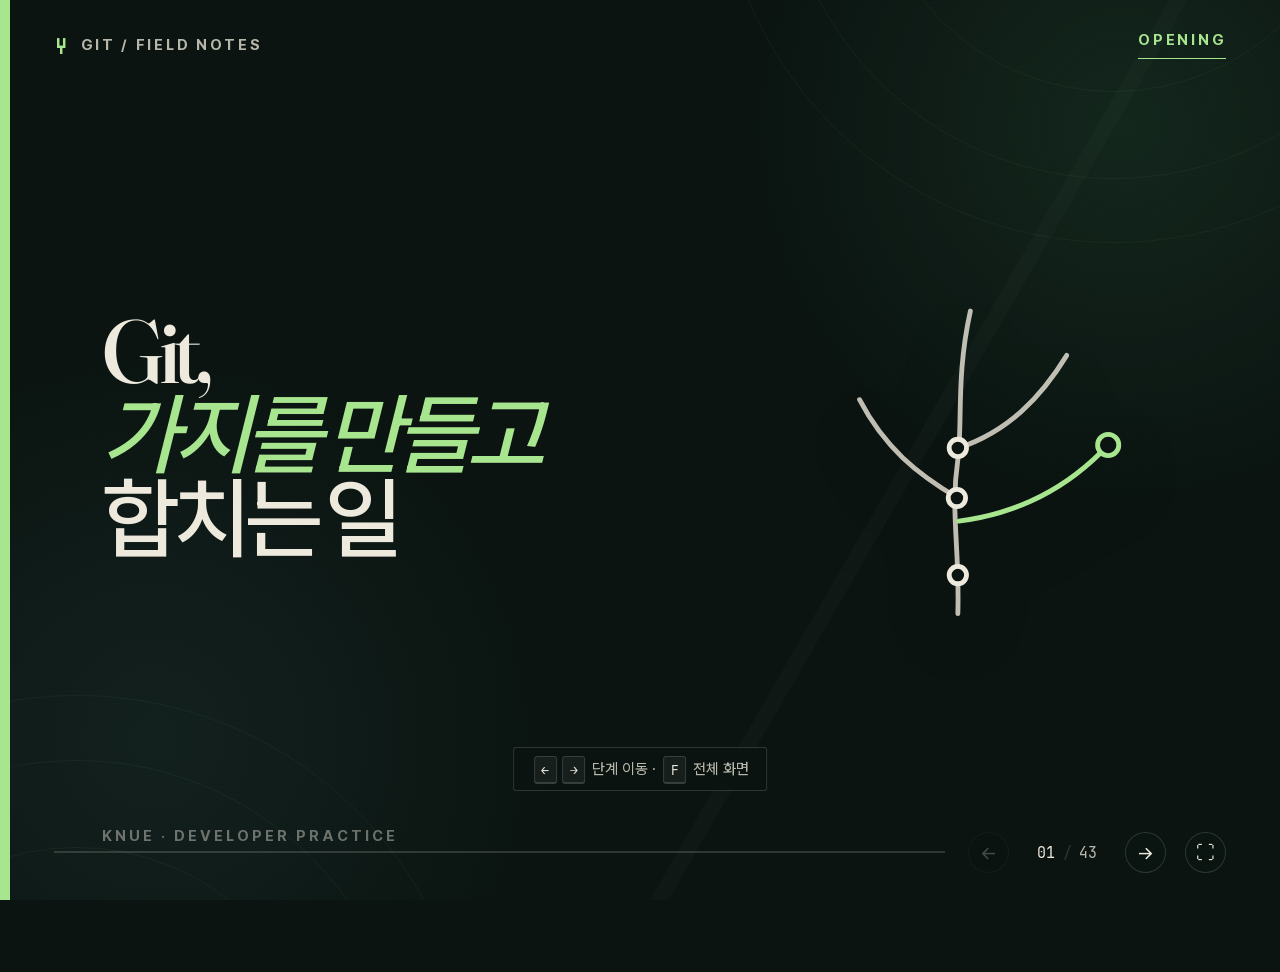
==== commit da1fd9d5: "[FEAT] sharpen git-basics deck per review notes - Slide 04: give the SVN and Git diagrams different " ====
--- a/presentations/git-basics/index.html
+++ b/presentations/git-basics/index.html
@@ -182,30 +182,36 @@
         <div class="split-stage">
           <article class="model-card model-card--svn" data-step="1">
             <div class="model-card__label">SVN</div>
-            <h3>중앙 저장소 중심 이력</h3>
+            <h3>이력은 서버 한 곳에만 있습니다</h3>
             <div class="server-stack">
-              <span class="server-box">CENTRAL<br />REPOSITORY</span>
+              <span class="server-box">
+                CENTRAL<br />REPOSITORY
+                <span class="repo-history" aria-hidden="true"><i></i><i></i><i></i></span>
+                <small>r1840 · r1841 · r1842</small>
+              </span>
               <i></i>
-              <div class="client-row" role="group" aria-label="모든 사용자가 하나의 중앙 저장소 역사에 연결됨">
-                <span>나<small>작업 사본 (Working Copy)</small></span>
-                <span>동료 1<small>작업 사본 (Working Copy)</small></span>
-                <span>동료 2<small>작업 사본 (Working Copy)</small></span>
+              <div class="client-row" role="group" aria-label="세 사람 모두 이력 없이 최신 파일만 가진 작업 사본">
+                <span>나<small>이력 없음</small></span>
+                <span>동료 1<small>이력 없음</small></span>
+                <span>동료 2<small>이력 없음</small></span>
               </div>
             </div>
+            <p class="model-note">이력 조회도, 기록도 <b>서버에 연결해야</b> 가능</p>
           </article>
           <div class="versus" aria-hidden="true">→</div>
           <article class="model-card model-card--git" data-step="2">
             <div class="model-card__label">GIT</div>
-            <h3>개발자마다 독립된 이력 보유</h3>
+            <h3>같은 이력을 각자 통째로 가집니다</h3>
             <div class="distributed">
-              <span>REMOTE</span>
+              <span>REMOTE<span class="repo-history" aria-hidden="true"><i></i><i></i><i></i></span></span>
               <i aria-hidden="true"></i>
               <div>
-                <b>나<small>로컬 이력 (Local History)</small></b>
-                <b>동료 1<small>로컬 이력 (Local History)</small></b>
-                <b>동료 2<small>로컬 이력 (Local History)</small></b>
+                <b>나<span class="repo-history" aria-hidden="true"><i></i><i></i><i></i></span><small>이력 전체 사본</small></b>
+                <b>동료 1<span class="repo-history" aria-hidden="true"><i></i><i></i><i></i></span><small>이력 전체 사본</small></b>
+                <b>동료 2<span class="repo-history" aria-hidden="true"><i></i><i></i><i></i></span><small>이력 전체 사본</small></b>
               </div>
             </div>
+            <p class="model-note model-note--git">기록도, 이력 조회도 <b>연결 없이 내 컴퓨터에서</b> · 연결은 push · fetch 할 때만</p>
           </article>
         </div>
         <blockquote data-step="3">
@@ -246,16 +252,20 @@
             <strong>민지 · feature/login</strong><span>09:10 commit</span><span>09:18 push</span><b>09:30 merge</b>
           </div>
           <div class="team-lane team-lane--bob" data-step="2">
-            <strong>준호 · fix/report</strong><span>09:25 commit</span><span>09:40 push</span><b>09:55 merge</b>
+            <strong>준호 · fix/report</strong><span>09:25 commit</span><span>09:40 push</span><em>09:45 main 최신 반영</em><b>09:55 merge</b>
           </div>
           <div class="team-lane team-lane--cara" data-step="3">
-            <strong>서연 · docs/guide</strong><span>09:45 commit</span><span>10:00 push</span><b>10:15 merge</b>
+            <strong>서연 · docs/guide</strong><span>09:45 commit</span><span>10:00 push</span><em>10:05 main 최신 반영</em><b>10:15 merge</b>
           </div>
           <span class="team-event team-event--one" data-step="1">M1</span>
           <span class="team-event team-event--two" data-step="2">M2</span>
           <span class="team-event team-event--three" data-step="3">M3</span>
         </div>
         <p class="simplification" data-step="4">commit = 로컬 저장 · push = 원격 공유 · merge = main 통합 · M = 검토 후 통합 지점</p>
+        <p class="footnote" data-step="4">
+          먼저 통합한 민지 뒤에 오는 사람은 <strong>main이 이미 바뀐 상태</strong>입니다. 그래서 병합 전에
+          <code>git fetch origin</code> → <code>git merge origin/main</code>으로 최신 main을 자기 가지에 먼저 반영합니다 (자세한 절차는 뒤에서 실습합니다).
+        </p>
       </section>
 
       <section class="slide" data-slide data-chapter="START">
@@ -332,7 +342,7 @@
       <section class="slide slide--statement" data-slide data-chapter="CORE LOOP">
         <div class="slide-index">08</div>
         <p class="eyebrow">ONE DISTINCTION TO KEEP</p>
-<div class="big-equation">
+        <div class="big-equation">
           <div data-step="1">
             <code>commit</code>
             <strong>저장</strong>
@@ -361,34 +371,44 @@
   (use "git push" to publish your local commits)
 
 Changes to be committed:
-  (use "git restore --staged &lt;file&gt;..." to unstage)
-	<span class="added">modified:   team.md</span></pre>
+	<span class="added">modified:   team.md</span>
+
+Changes not staged for commit:
+	<span class="pending">modified:   notes.md</span>
+
+Untracked files:
+	<span class="untracked">draft.md</span></pre>
         </div>
         <div class="status-questions">
           <p data-step="2"><span>①</span> 현재 어떤 브랜치인가?</p>
           <p data-step="3"><span>②</span> 어떤 파일이 수정되었는가?</p>
-          <p data-step="4"><span>③</span> 어떤 변경 사항이 Stage에 올랐는가?</p>
+          <p data-step="4"><span>③</span> 그중 무엇이 Stage에 올랐고, 무엇이 아직 안 올랐는가?</p>
           <p data-step="5"><span>④</span> 원격 저장소보다 앞서 있는가, 뒤처져 있는가?</p>
         </div>
+        <p class="footnote" data-step="6">
+          같은 <code>team.md</code>라도 <strong>Stage에 올린 변경</strong>만 다음 커밋에 들어갑니다 ·
+          <code>Untracked</code>는 Git이 아직 한 번도 추적한 적 없는 새 파일입니다 ·
+          실제 출력에는 각 항목 아래 <code>(use …)</code> 안내가 더 붙습니다 (지면상 생략)
+        </p>
       </section>
 
       <section class="slide slide--chapter" data-slide data-chapter="PRACTICE">
         <div class="chapter-number">02</div>
         <p class="eyebrow">GUIDED PRACTICE</p>
-        <h2>이제, 작업 가지 하나를<br />원격까지 보냅니다</h2>
+        <h2>이제 작업 가지를<br />직접 원격까지 보냅니다</h2>
         <div class="chapter-route" data-step="1">
           <span>LOCAL</span><i></i><span>REMOTE</span><i></i><span>TEAM</span>
         </div>
         <div class="practice-rules">
           <p data-step="2">
-            <b>도구 원칙</b>스테이지 · 커밋 · 브랜치 · 푸시 같은 일상 작업은 <strong>소스 제어 패널</strong>,
-            상태 진단과 복구는 <strong>터미널</strong>
+            <b>도구 원칙</b>스테이지 · 커밋 · 브랜치 · 푸시 같은 일상 작업은 <strong>소스 제어 패널</strong>에서 하고,
+            상태를 확인하거나 되돌릴 때는 <strong>터미널</strong>을 씁니다
           </p>
           <p data-step="3">
-            <b>막혔을 때</b>혼자 되돌리지 말고 손을 듭니다 · 각 실습 슬라이드 아래 <strong>✓ 통과 기준</strong>으로 따라잡을 수 있습니다
+            <b>막혔을 때</b>혼자 되돌리지 말고 손을 들어 주세요 · 각 실습 슬라이드 아래 <strong>✓ 통과 기준</strong>으로 따라잡을 수 있습니다
           </p>
           <p data-step="4">
-            <b>진행 방식</b>실습 55분 · <strong>2인 1조</strong>로 서로의 PR을 리뷰하고, 승인받은 사람이 자기 PR을 병합합니다
+            <b>진행 방식</b>실습 55분 · <strong>2인 1조</strong>로 짝의 PR을 리뷰하고, 승인을 받으면 <strong>PR을 만든 본인</strong>이 병합합니다
           </p>
         </div>
         <p data-step="5">VS Code + <strong>git.knue.ac.kr</strong></p>
@@ -550,7 +570,7 @@
                 <span><em>M</em>team.md<u>−</u></span>
               </div>
             </div>
-            <div class="scm-row scm-row--status" data-step="4">
+            <div class="scm-row" data-step="4">
               <i aria-hidden="true">④</i>
               <div class="scm-statusbar"><span>⑂ feature/team-message</span><span>↻ 0↓ 1↑</span></div>
             </div>
@@ -581,39 +601,120 @@
 
       <section class="slide slide--ui" data-slide data-chapter="VS CODE">
         <div class="slide-index">14</div>
-        <p class="eyebrow">VS CODE 05 · CREATE BRANCH</p>
+        <p class="eyebrow">VS CODE 05 · LOCAL WARM-UP</p>
+        <h2>예행연습 저장소에 첫 커밋 남기기</h2>
+        <div class="open-project">
+          <div class="vscode-window vscode-window--workflow" data-step="1">
+            <div class="vscode-titlebar">
+              <span class="window-dots"><i></i><i></i><i></i></span>
+              <b>Visual Studio Code · git-practice</b>
+            </div>
+            <div class="vscode-body">
+              <nav class="vscode-rail"><span><svg class="ic" aria-hidden="true"><use href="#ic-explorer" /></svg></span><span><svg class="ic" aria-hidden="true"><use href="#ic-search" /></svg></span><span class="active"><svg class="ic" aria-hidden="true"><use href="#ic-scm" /></svg></span></nav>
+              <aside class="vscode-sidebar">
+                <small>SOURCE CONTROL</small>
+                <label class="commit-input">Message<strong>Initial commit</strong></label>
+                <button data-step="4">Commit</button>
+              </aside>
+              <div class="vscode-editor">
+                <div class="stage-scene">
+                  <div class="changes-pane" data-step="2">
+                    <header><span>CHANGES</span><button aria-label="stage">＋</button></header>
+                    <div class="file-change"><b>U</b><span>README.md</span><i>＋</i></div>
+                  </div>
+                  <div class="stage-motion" data-step="3" aria-hidden="true">→</div>
+                  <div class="changes-pane changes-pane--staged" data-step="3">
+                    <header><span>STAGED CHANGES</span><button aria-label="unstage">−</button></header>
+                    <div class="file-change"><b>A</b><span>README.md</span><i>✓</i></div>
+                  </div>
+                </div>
+              </div>
+            </div>
+            <div class="vscode-status"><span>⑂ main</span><span>LOCAL ONLY · no origin</span></div>
+          </div>
+          <ol class="practice-checks open-steps">
+            <li data-step="1">빈 폴더 <code>git-practice</code>를 열고 <b>Initialize Repository</b> 클릭</li>
+            <li data-step="2"><code>README.md</code>를 만들어 한 줄 적고 저장 → CHANGES에 <code>U</code>로 표시</li>
+            <li data-step="3">파일 위 <b>＋</b>로 stage에 올리기</li>
+            <li data-step="4">메시지 <code>Initial commit</code> 입력 후 <b>Commit</b></li>
+          </ol>
+        </div>
+        <p class="takeaway" data-step="5">
+          <strong>첫 커밋이 곧 main의 시작점</strong>&nbsp;· 커밋이 하나도 없는 저장소는&nbsp;<code>git status</code>&nbsp;가&nbsp;<code>No commits yet</code>&nbsp;을 띄우고&nbsp;<code>git branch</code>&nbsp;목록도 비어 있습니다
+        </p>
+        <div class="checkpoint" data-step="6">
+          <b>✓ 통과 기준</b>CHANGES 목록이 비고, 상태 표시줄이 <code>⑂ main</code> · 이 저장소는 원격 없이 내 컴퓨터에서만 돕니다
+        </div>
+      </section>
+
+      <section class="slide slide--ui" data-slide data-chapter="VS CODE">
+        <div class="slide-index">15</div>
+        <p class="eyebrow">VS CODE 06 · CREATE BRANCH</p>
         <h2>하단 상태 표시줄에서 새 브랜치 만들기</h2>
         <div class="branch-ui">
           <div class="picker-mock" data-step="1">
             <div class="picker-list">
-              <div class="picker-input" data-step="3">feature/team-message<i aria-hidden="true">↵</i></div>
+              <div class="picker-input" data-step="3">feature/hello<i aria-hidden="true">↵</i></div>
               <ul>
                 <li class="is-highlight" data-step="2">＋ Create new branch…</li>
                 <li data-step="2">＋ Create new branch from…</li>
                 <li data-step="2">main</li>
-                <li data-step="2">origin/main</li>
               </ul>
             </div>
             <div class="picker-status">
               <span class="picker-status__branch">⑂ main</span>
-              <span>↻ 0↓ 0↑</span>
+              <span>git-practice</span>
             </div>
           </div>
           <ol class="practice-checks branch-steps">
             <li data-step="1">상태 표시줄 왼쪽 <b>⑂ main</b> 클릭</li>
-            <li data-step="2">목록에서 <b>Create new branch…</b> 선택</li>
-            <li data-step="3">브랜치명 입력 후 Enter → 새 브랜치로 자동 전환</li>
-            <li data-step="4">소스 제어 패널의 <b>Publish Branch</b> 버튼으로 원격에 게시</li>
+            <li data-step="2">목록에서 <b>Create new branch…</b> 선택 (명령 팔레트: <code>Git: Create Branch</code>)</li>
+            <li data-step="3">브랜치명 <code>feature/hello</code> 입력 후 Enter → 새 브랜치로 자동 전환 (전환만 할 때는 <code>Git: Checkout to</code>)</li>
+            <li data-step="4"><code>README.md</code>에 한 줄 더 적고 커밋 → 커밋은 이 가지에만 쌓입니다</li>
           </ol>
         </div>
         <div class="warning-strip" data-step="5">
           <strong>주의</strong>
-          커밋되지 않은 변경 사항이 있으면 브랜치 전환이 막힐 수 있습니다 (명령 팔레트 사용 시 생성: <code>Git: Create Branch</code>, 전환: <code>Git: Checkout to</code>)
-        </div>
+          커밋하지 않은 변경이 있으면 브랜치 전환이 막힐 수 있습니다
+        </div>
+      </section>
+
+      <section class="slide" data-slide data-chapter="VS CODE">
+        <div class="slide-index">16</div>
+        <p class="eyebrow">VS CODE 07 · MERGE BACK</p>
+        <h2>만든 가지를 main에 합치고 정리하기</h2>
+        <div class="ignore-stage">
+          <div class="terminal-card" data-step="1">
+            <div class="terminal-card__bar"><i></i><i></i><i></i><span>terminal · git-practice</span></div>
+            <pre><span class="prompt">$</span> git switch main
+Switched to branch 'main'
+
+<span class="prompt">$</span> git merge feature/hello
+Updating ef8098f..b5f2735
+<span class="added">Fast-forward</span>
+ README.md | 2 ++
+ 1 file changed, 2 insertions(+)
+
+<span class="prompt">$</span> git branch -d feature/hello
+Deleted branch feature/hello (was b5f2735).</pre>
+          </div>
+          <ol class="practice-checks ignore-steps">
+            <li data-step="2">합칠 <b>목적지</b>로 먼저 이동 (<code>git switch main</code> · 상태 표시줄에서 <b>main</b> 선택해도 동일)</li>
+            <li data-step="3">가져올 가지를 지정해 병합 (<code>git merge feature/hello</code>)</li>
+            <li data-step="4"><b>Fast-forward</b> = main에 새 커밋이 없어 <b>이름표만 가지 끝으로 이동</b>, 별도 병합 커밋 없음</li>
+            <li data-step="5">다 쓴 가지 정리 (<code>git branch -d feature/hello</code>)</li>
+          </ol>
+        </div>
+        <p class="takeaway" data-step="6">
+          <strong>여기까지가 오늘 실습의 축소판</strong>&nbsp;· 첫 커밋 → 가지 생성 → 커밋 → 병합 → 정리를 원격 없이 한 바퀴 돌았습니다
+        </p>
+        <p class="footnote" data-step="7">
+          팀 저장소에서는 이 병합을 <strong>push → PR → 리뷰</strong>를 거쳐 원격에서 합니다 · 다음 슬라이드부터 실제 팀 저장소를 <code>clone</code>해 같은 한 바퀴를 돕니다
+        </p>
       </section>
 
       <section class="slide slide--ui" data-slide data-chapter="CLONE">
-        <div class="slide-index">15</div>
+        <div class="slide-index">17</div>
         <p class="eyebrow">STEP 01 · CLONE</p>
         <h2>원격 저장소의 전체 이력 가져오기</h2>
         <div class="vscode-window" data-step="1">
@@ -651,7 +752,7 @@
       </section>
 
       <section class="slide slide--graph" data-slide data-chapter="BRANCH">
-        <div class="slide-index">16</div>
+        <div class="slide-index">18</div>
         <p class="eyebrow">STEP 02 · BRANCH</p>
         <h2>독립된 작업을 위한 새 브랜치 만들기</h2>
         <div class="branch-lab">
@@ -690,7 +791,7 @@
       </section>
 
       <section class="slide slide--ui" data-slide data-chapter="EDIT">
-        <div class="slide-index">17</div>
+        <div class="slide-index">19</div>
         <p class="eyebrow">STEP 03 · EDIT & DIFF</p>
         <h2>수정된 내용(Diff)을 커밋 전에 검토하기</h2>
         <div class="diff-window" data-step="1">
@@ -723,7 +824,7 @@
       </section>
 
       <section class="slide slide--ui" data-slide data-chapter="STAGE">
-        <div class="slide-index">18</div>
+        <div class="slide-index">20</div>
         <p class="eyebrow">STEP 04 · STAGE & COMMIT</p>
         <h2>커밋에 포함할 변경 사항을 선별하여 저장하기</h2>
         <div class="vscode-window vscode-window--workflow" data-step="1">
@@ -763,7 +864,7 @@
       </section>
 
       <section class="slide" data-slide data-chapter="IGNORE">
-        <div class="slide-index">19</div>
+        <div class="slide-index">21</div>
         <p class="eyebrow">STEP 05 · GITIGNORE</p>
         <h2>애초에 추적하지 않을 파일 정해 두기</h2>
         <div class="ignore-stage">
@@ -796,7 +897,7 @@
       </section>
 
       <section class="slide slide--graph" data-slide data-chapter="COMMIT">
-        <div class="slide-index">20</div>
+        <div class="slide-index">22</div>
         <p class="eyebrow">LOCAL HISTORY</p>
         <h2>커밋을 남기면 로컬 브랜치 이력이 늘어납니다</h2>
         <div class="dual-history">
@@ -820,7 +921,7 @@
       </section>
 
       <section class="slide slide--graph" data-slide data-chapter="PUSH">
-        <div class="slide-index">21</div>
+        <div class="slide-index">23</div>
         <p class="eyebrow">STEP 06 · PUSH</p>
         <h2>작업한 브랜치를 팀 원격 저장소로 게시하기</h2>
         <div class="push-scene">
@@ -864,7 +965,7 @@
       </section>
 
       <section class="slide slide--ui" data-slide data-chapter="PULL REQUEST">
-        <div class="slide-index">22</div>
+        <div class="slide-index">24</div>
         <p class="eyebrow">STEP 07 · OPEN PULL REQUEST</p>
         <h2>코드 검토 및 병합 요청(Pull Request) 만들기</h2>
         <div class="pr-window" data-step="1" role="group" aria-label="Gitea에서 Pull Request를 작성하는 화면">
@@ -901,7 +1002,7 @@
       </section>
 
       <section class="slide slide--graph" data-slide data-chapter="CONFLICT">
-        <div class="slide-index">23</div>
+        <div class="slide-index">25</div>
         <p class="eyebrow">THE PLANNED CONFLICT</p>
         <h2>동일한 파일과 줄을 서로 다르게 수정했을 때</h2>
         <div class="conflict-branches">
@@ -928,7 +1029,7 @@
       </section>
 
       <section class="slide" data-slide data-chapter="REMOTE MODEL">
-        <div class="slide-index">24</div>
+        <div class="slide-index">26</div>
         <p class="eyebrow">WHAT FETCH ACTUALLY CHANGES</p>
         <h2>내 컴퓨터 안에는 원격의 사본이 따로 있습니다</h2>
         <div class="pointer-map">
@@ -960,7 +1061,7 @@
       </section>
 
       <section class="slide" data-slide data-chapter="CONFLICT">
-        <div class="slide-index">25</div>
+        <div class="slide-index">27</div>
         <p class="eyebrow">BRING MAIN IN</p>
         <h2>내 작업 브랜치에 최신 main 변경 사항 반영하기</h2>
         <div class="merge-command-flow">
@@ -990,7 +1091,7 @@
       </section>
 
       <section class="slide" data-slide data-chapter="CONFLICT">
-        <div class="slide-index">26</div>
+        <div class="slide-index">28</div>
         <p class="eyebrow">WHAT THE FILE LOOKS LIKE</p>
         <h2>충돌한 파일을 열면 이렇게 보입니다</h2>
         <div class="marker-stage">
@@ -1024,7 +1125,7 @@
       </section>
 
       <section class="slide slide--ui" data-slide data-chapter="RESOLVE">
-        <div class="slide-index">27</div>
+        <div class="slide-index">29</div>
         <p class="eyebrow">STEP 08 · MERGE EDITOR</p>
         <h2>VS Code Merge Editor로 충돌 해결하기</h2>
         <div class="merge-editor" data-step="1">
@@ -1052,7 +1153,7 @@
       </section>
 
       <section class="slide" data-slide data-chapter="RESOLVE">
-        <div class="slide-index">28</div>
+        <div class="slide-index">30</div>
         <p class="eyebrow">ESCAPE HATCH</p>
         <h2>병합 도중 작업을 중단하고 되돌리기</h2>
         <div class="abort-scene">
@@ -1078,12 +1179,12 @@
         </div>
         <div class="safety-note" data-step="4">
           <strong><code>--abort</code>는 병합이 진행 중일 때만</strong>
-          <span>이미 Merge Commit까지 마쳤다면 되돌리는 방법은 <code>git revert</code>입니다 (뒤의 복구 슬라이드 참고)</span>
+          <span>이미 Merge Commit까지 마쳤다면 <code>git revert -m 1 &lt;커밋&gt;</code>로 되돌립니다 — 병합 커밋은 부모가 둘이라 <code>-m</code> 없이는 실패합니다. 혼자 하지 말고 강사와 함께 진행하세요 (뒤의 복구 슬라이드 참고)</span>
         </div>
       </section>
 
       <section class="slide slide--graph" data-slide data-chapter="MERGE">
-        <div class="slide-index">29</div>
+        <div class="slide-index">31</div>
         <p class="eyebrow">STEP 09 · REVIEW & MERGE</p>
         <h2>검토를 마친 브랜치를 main에 최종 병합하기</h2>
         <div class="merge-animation" aria-label="feature branch가 main에 병합되는 그래프">
@@ -1112,7 +1213,7 @@
       </section>
 
       <section class="slide" data-slide data-chapter="CLEANUP">
-        <div class="slide-index">30</div>
+        <div class="slide-index">32</div>
         <p class="eyebrow">CLEAN UP THE LOCAL WORKSPACE</p>
         <h2>병합 완료 후 로컬 작업 환경 정리하기</h2>
         <div class="cleanup-flow">
@@ -1140,7 +1241,7 @@
       </section>
 
       <section class="slide" data-slide data-chapter="TEAM RULES">
-        <div class="slide-index">31</div>
+        <div class="slide-index">33</div>
         <p class="eyebrow">RECOMMENDED WORKFLOW</p>
         <h2>소규모 팀을 위한 권장 작업 흐름</h2>
         <ol class="team-rules">
@@ -1153,7 +1254,7 @@
       </section>
 
       <section class="slide" data-slide data-chapter="TEAM RULES">
-        <div class="slide-index">32</div>
+        <div class="slide-index">34</div>
         <p class="eyebrow">SHARED REPOSITORY, NOT FORKS</p>
         <h2>사내 팀 협업 시 Shared Repository 모델 활용</h2>
         <div class="fork-compare">
@@ -1174,7 +1275,7 @@
       </section>
 
       <section class="slide" data-slide data-chapter="SAFETY">
-        <div class="slide-index">33</div>
+        <div class="slide-index">35</div>
         <p class="eyebrow">RECOVERY BEFORE PANIC</p>
         <h2>실수했을 때 대처하는 순서</h2>
         <div class="recovery-stack">
@@ -1192,7 +1293,7 @@
       </section>
 
       <section class="slide" data-slide data-chapter="SAFETY">
-        <div class="slide-index">34</div>
+        <div class="slide-index">36</div>
         <p class="eyebrow">READ THE MESSAGE FIRST</p>
         <h2>자주 만나는 오류 메시지와 대응</h2>
         <div class="translation-grid translation-grid--errors">
@@ -1234,7 +1335,7 @@
       </section>
 
       <section class="slide" data-slide data-chapter="SCOPE">
-        <div class="slide-index">35</div>
+        <div class="slide-index">37</div>
         <p class="eyebrow">NOT TODAY</p>
         <h2>오늘 다루지 않은 것과, 언제 필요해지는지</h2>
         <div class="check-grid">
@@ -1258,7 +1359,7 @@
       </section>
 
       <section class="slide slide--recap" data-slide data-chapter="RECAP">
-        <div class="slide-index">36</div>
+        <div class="slide-index">38</div>
         <p class="eyebrow">THE WHOLE JOURNEY</p>
         <h2>처음에 본 6단계를, 손이 하는 10단계로 펼치면</h2>
         <div class="recap-track">
@@ -1343,7 +1444,7 @@
     <footer class="deck-controls" aria-label="프레젠테이션 탐색">
       <div class="progress" aria-hidden="true"><span id="progress-bar"></span></div>
       <button id="previous" type="button" aria-label="이전 단계">←</button>
-      <p><span id="current-slide">01</span><i>/</i><span id="total-slides">41</span></p>
+      <p><span id="current-slide">01</span><i>/</i><span id="total-slides">43</span></p>
       <button id="next" type="button" aria-label="다음 단계">→</button>
       <button id="fullscreen" class="fullscreen" type="button" aria-label="전체 화면">⛶</button>
     </footer>
--- a/presentations/git-basics/assets/deck.css
+++ b/presentations/git-basics/assets/deck.css
@@ -514,11 +514,13 @@
 .split-stage {
   display: grid;
   grid-template-columns: 1fr auto 1fr;
-  align-items: center;
+  align-items: stretch;
   gap: clamp(1rem, 3vw, 3.5rem);
 }
 
 .model-card {
+  display: flex;
+  flex-direction: column;
   min-height: 37vh;
   padding: clamp(1.5rem, 2.5vw, 2.8rem);
   border: 1px solid var(--line);
@@ -547,6 +549,7 @@
 }
 
 .versus {
+  align-self: center;
   color: var(--leaf);
   font-size: clamp(2rem, 4vw, 5rem);
 }
@@ -647,6 +650,76 @@
   color: var(--leaf);
 }
 
+/* Mini commit chain that marks which box actually stores history */
+.repo-history {
+  display: flex;
+  align-items: center;
+  justify-content: center;
+  gap: 0.32rem;
+  margin-top: 0.4rem;
+}
+
+.repo-history i {
+  position: relative;
+  width: 0.4rem;
+  height: 0.4rem;
+  border-radius: 50%;
+  background: currentColor;
+}
+
+.repo-history i + i::before {
+  content: "";
+  position: absolute;
+  right: 100%;
+  top: 50%;
+  width: 0.32rem;
+  height: 1px;
+  background: currentColor;
+}
+
+.server-box small {
+  display: block;
+  margin-top: 0.35rem;
+  color: var(--paper-dim);
+  font-size: 0.6rem;
+}
+
+.model-note {
+  margin: auto 0 0;
+  padding-top: 1.4rem;
+  color: var(--paper-dim);
+  font-size: clamp(0.78rem, 0.92vw, 0.98rem);
+  text-align: center;
+}
+
+.model-note b {
+  color: var(--ember);
+  font-weight: 700;
+}
+
+.model-note--git b {
+  color: var(--leaf);
+}
+
+/* Git side stays connected only on demand, so its links are dashed */
+.distributed > i,
+.distributed > div::before,
+.distributed b::before {
+  background: repeating-linear-gradient(
+    to bottom,
+    var(--leaf) 0 4px,
+    transparent 4px 8px
+  );
+}
+
+.distributed > div::before {
+  background: repeating-linear-gradient(
+    to right,
+    var(--leaf) 0 4px,
+    transparent 4px 8px
+  );
+}
+
 blockquote {
   margin: 2.2rem 0 0;
   padding-left: 1.4rem;
@@ -848,6 +921,19 @@
   color: var(--leaf);
 }
 
+.team-lane em {
+  display: block;
+  width: fit-content;
+  margin: 0.3rem 0;
+  padding: 0.05rem 0.3rem;
+  border: 1px dashed rgba(125, 211, 215, 0.6);
+  color: var(--sky);
+  font-family: var(--mono);
+  font-size: 0.62rem;
+  font-style: normal;
+  white-space: nowrap;
+}
+
 .team-lane--alice {
   left: 15%;
   top: 0;
@@ -1213,6 +1299,14 @@
 
 .terminal-card .accent {
   color: var(--ember);
+}
+
+.terminal-card .pending {
+  color: var(--ember);
+}
+
+.terminal-card .untracked {
+  color: var(--sky);
 }
 
 .status-questions {
@@ -3567,7 +3661,9 @@
 }
 
 .terminal-card--status pre {
+  padding: clamp(1rem, 2vw, 1.8rem);
   font-size: clamp(0.7rem, 0.92vw, 0.98rem);
+  line-height: 1.5;
 }
 
 /* Animation */
@@ -3591,6 +3687,29 @@
 @keyframes pulse {
   70% { box-shadow: 0 0 0 12px rgba(168, 229, 143, 0); }
   100% { box-shadow: 0 0 0 0 rgba(168, 229, 143, 0); }
+}
+
+/* Compact projector heights: keep the tallest cards inside the slide */
+@media (max-height: 860px) {
+  .model-card {
+    min-height: auto;
+    padding: clamp(1rem, 1.8vw, 1.8rem);
+  }
+
+  .model-card h3 {
+    margin: 0.6rem 0 1.2rem;
+  }
+
+  .model-note {
+    padding-top: 0.8rem;
+    font-size: 0.72rem;
+  }
+
+  .terminal-card--status pre {
+    padding: 0.8rem 1rem;
+    font-size: clamp(0.6rem, 0.78vw, 0.85rem);
+    line-height: 1.35;
+  }
 }
 
 @media (max-width: 900px), (max-aspect-ratio: 4 / 3) {
@@ -3711,8 +3830,14 @@
     display: none;
   }
 
+  .rail-keys {
+    flex-direction: column;
+    align-items: flex-end;
+    gap: 0.2rem;
+  }
+
   .rail-keys kbd + kbd {
-    display: none;
+    margin-left: 0;
   }
 
   .picker-mock {
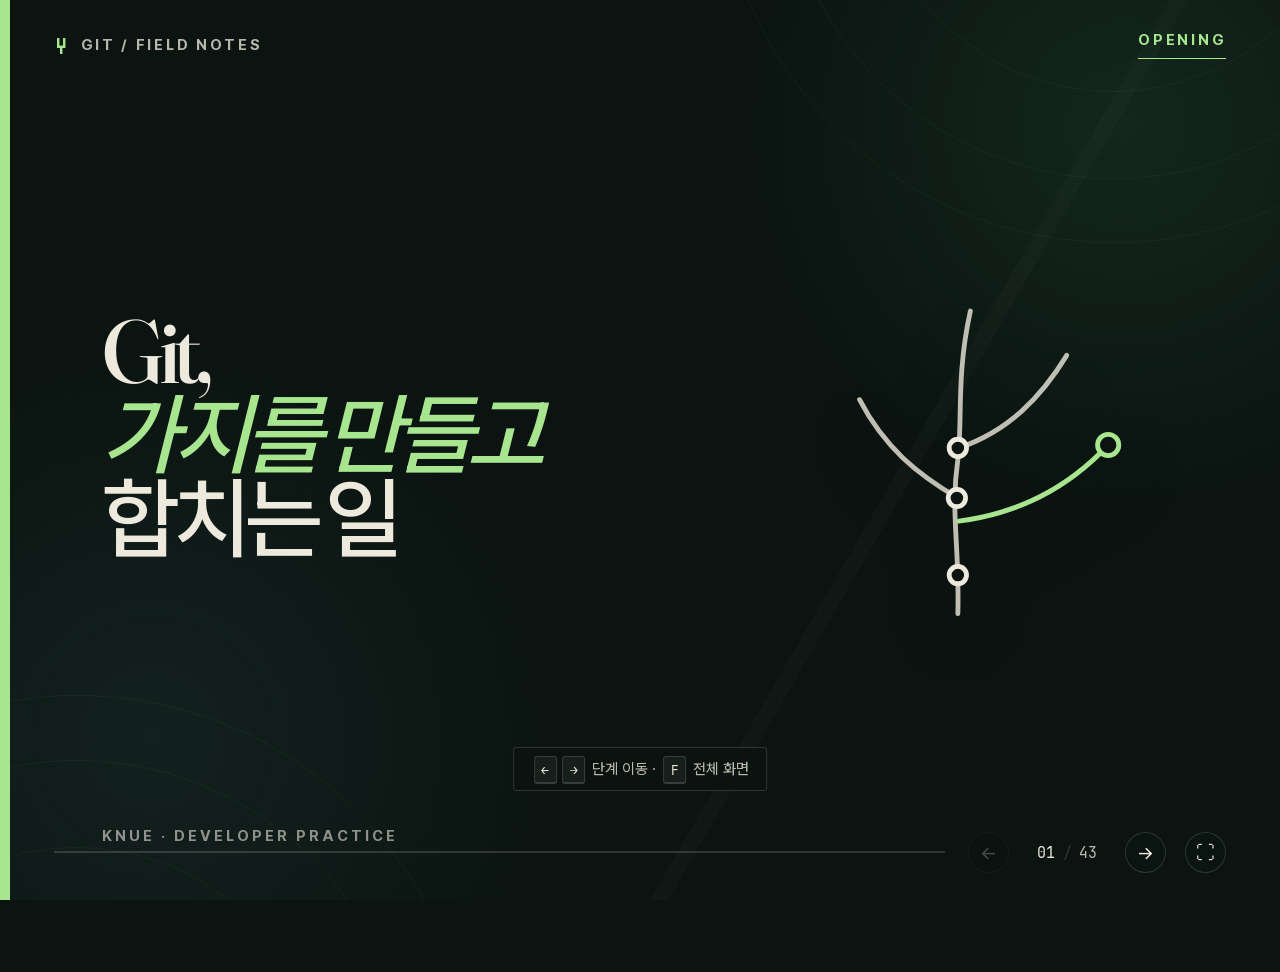
==== commit c55649e6: "[FIX] stop git-basics cutting its own editor chrome; clear WCAG AA Two pre-existing findings, both c" ====
--- a/presentations/git-basics/index.html
+++ b/presentations/git-basics/index.html
@@ -82,7 +82,7 @@
     </header>
 
     <main id="deck" class="deck" tabindex="-1" aria-live="polite">
-      <section class="slide slide--cover is-active" data-slide data-chapter="OPENING">
+      <section class="slide slide--cover is-active" data-slide data-chapter="OPENING" id="opening">
         <div class="cover-kicker" data-step="1">SVN 사용자를 위한 110분의 전환</div>
         <h1 class="cover-title">
           Git,
@@ -107,7 +107,7 @@
         <p class="cover-foot">KNUE · DEVELOPER PRACTICE</p>
       </section>
 
-      <section class="slide" data-slide data-chapter="DESTINATION">
+      <section class="slide" data-slide data-chapter="DESTINATION" id="destination">
         <div class="slide-index">01</div>
         <p class="eyebrow">TODAY’S DESTINATION</p>
         <h2>오늘 함께 다룰 핵심 과정</h2>
@@ -155,7 +155,7 @@
         </div>
       </section>
 
-      <section class="slide" data-slide data-chapter="PREFLIGHT">
+      <section class="slide" data-slide data-chapter="PREFLIGHT" id="preflight">
         <div class="slide-index">02</div>
         <p class="eyebrow">FIRST FIVE MINUTES</p>
         <h2>지금 확인하고, 막히면 개념 설명 시간에 해결합니다</h2>
@@ -175,7 +175,7 @@
         </aside>
       </section>
 
-      <section class="slide" data-slide data-chapter="SVN → GIT">
+      <section class="slide" data-slide data-chapter="SVN → GIT" id="svn-git">
         <div class="slide-index">03</div>
         <p class="eyebrow">MENTAL MODEL SHIFT</p>
         <h2>같은 목적, 달라진 작동 방식</h2>
@@ -220,7 +220,7 @@
         </blockquote>
       </section>
 
-      <section class="slide" data-slide data-chapter="SVN → GIT">
+      <section class="slide" data-slide data-chapter="SVN → GIT" id="svn-git-2">
         <div class="slide-index">04</div>
         <p class="eyebrow">TRANSLATION GUIDE</p>
         <h2>익숙한 개념을 새로운 용어로</h2>
@@ -236,7 +236,7 @@
         <p class="footnote" data-step="7">이번 강의에서는 여러 기능을 겸하는 <code>checkout</code> 대신 직관적인 <code>switch</code>를 사용합니다.</p>
       </section>
 
-      <section class="slide slide--graph" data-slide data-chapter="THE TREE">
+      <section class="slide slide--graph" data-slide data-chapter="THE TREE" id="the-tree">
         <div class="slide-index">05</div>
         <p class="eyebrow">ONE REPOSITORY · THREE CONTRIBUTORS</p>
         <h2>세 개발자가 각자 작업한 후, 순서대로 main에 통합합니다</h2>
@@ -268,7 +268,7 @@
         </p>
       </section>
 
-      <section class="slide" data-slide data-chapter="START">
+      <section class="slide" data-slide data-chapter="START" id="start">
         <div class="slide-index">06</div>
         <p class="eyebrow">TWO ENTRANCES</p>
         <h2>프로젝트를 시작하는 두 가지 방법</h2>
@@ -298,7 +298,7 @@
         </p>
       </section>
 
-      <section class="slide" data-slide data-chapter="CORE LOOP">
+      <section class="slide" data-slide data-chapter="CORE LOOP" id="core-loop">
         <div class="slide-index">07</div>
         <p class="eyebrow">FOUR AREAS</p>
         <h2>변경 사항은 4가지 공간을 순서대로 이동합니다</h2>
@@ -339,7 +339,7 @@
         </p>
       </section>
 
-      <section class="slide slide--statement" data-slide data-chapter="CORE LOOP">
+      <section class="slide slide--statement" data-slide data-chapter="CORE LOOP" id="core-loop-2">
         <div class="slide-index">08</div>
         <p class="eyebrow">ONE DISTINCTION TO KEEP</p>
         <div class="big-equation">
@@ -358,20 +358,20 @@
         <p class="statement-foot" data-step="4">커밋만 해서는 팀원에게 변경 사항이 보이지 않습니다. (push 필요)</p>
       </section>
 
-      <section class="slide" data-slide data-chapter="CORE LOOP">
+      <section class="slide" data-slide data-chapter="CORE LOOP" id="core-loop-3">
         <div class="slide-index">09</div>
         <p class="eyebrow">FIRST DIAGNOSTIC</p>
         <h2>작업 중 막혔을 때는 현재 상태부터 확인</h2>
         <div class="terminal-card terminal-card--status" data-step="1">
           <div class="terminal-card__bar"><i></i><i></i><i></i><span>terminal</span></div>
-          <pre><span class="prompt">$</span> git status
-
-On branch <mark>feature/team-message</mark>
-Your branch is ahead of 'origin/feature/team-message' by <span class="accent">1 commit</span>.
+          <pre data-source="capture:git-status-three-states"><span class="prompt">$</span> git status
+
+On branch <mark>feature/print-layout</mark>
+Your branch is ahead of 'origin/feature/print-layout' by <span class="accent">1 commit</span>.
   (use "git push" to publish your local commits)
 
 Changes to be committed:
-	<span class="added">modified:   team.md</span>
+	<span class="added">modified:   report.md</span>
 
 Changes not staged for commit:
 	<span class="pending">modified:   notes.md</span>
@@ -386,14 +386,14 @@
           <p data-step="5"><span>④</span> 원격 저장소보다 앞서 있는가, 뒤처져 있는가?</p>
         </div>
         <p class="footnote" data-step="6">
-          같은 <code>team.md</code>라도 <strong>Stage에 올린 변경</strong>만 다음 커밋에 들어갑니다 ·
+          같은 <code>report.md</code>라도 <strong>Stage에 올린 변경</strong>만 다음 커밋에 들어갑니다 ·
           <code>Untracked</code>는 Git이 아직 한 번도 추적한 적 없는 새 파일입니다 ·
           실제 출력에는 각 항목 아래 <code>(use …)</code> 안내가 더 붙습니다 (지면상 생략)
         </p>
       </section>
 
-      <section class="slide slide--chapter" data-slide data-chapter="PRACTICE">
-        <div class="chapter-number">02</div>
+      <section class="slide slide--chapter" data-slide data-chapter="PRACTICE" id="practice">
+        <div class="chapter-number" aria-hidden="true">02</div>
         <p class="eyebrow">GUIDED PRACTICE</p>
         <h2>이제 작업 가지를<br />직접 원격까지 보냅니다</h2>
         <div class="chapter-route" data-step="1">
@@ -414,7 +414,7 @@
         <p data-step="5">VS Code + <strong>git.knue.ac.kr</strong></p>
       </section>
 
-      <section class="slide slide--ui" data-slide data-chapter="VS CODE">
+      <section class="slide slide--ui" data-slide data-chapter="VS CODE" id="vs-code">
         <div class="slide-index">10</div>
         <p class="eyebrow">VS CODE 01 · OPEN THE PROJECT</p>
         <h2>프로젝트 폴더를 열어 작업 시작하기</h2>
@@ -422,18 +422,16 @@
           <div class="vscode-window vscode-window--open" data-step="1">
             <div class="vscode-titlebar">
               <span class="window-dots"><i></i><i></i><i></i></span>
-              <b>Visual Studio Code · training</b>
+              <b>Visual Studio Code · git-practice</b>
             </div>
             <div class="vscode-body">
               <nav class="vscode-rail"><span class="active"><svg class="ic" aria-hidden="true"><use href="#ic-explorer" /></svg></span><span><svg class="ic" aria-hidden="true"><use href="#ic-search" /></svg></span><span><svg class="ic" aria-hidden="true"><use href="#ic-scm" /></svg></span></nav>
               <aside class="vscode-sidebar">
                 <small>EXPLORER</small>
                 <ul class="folder-tree">
-                  <li class="folder-tree__root">training</li>
-                  <li>docs</li>
-                  <li>team.md</li>
-                  <li>README.md</li>
+                  <li class="folder-tree__root">git-practice</li>
                 </ul>
+                <p class="folder-tree__empty">아직 비어 있는 폴더</p>
               </aside>
               <div class="vscode-editor">
                 <div class="menu-drop" data-step="2">
@@ -443,7 +441,7 @@
                 </div>
               </div>
             </div>
-            <div class="vscode-status"><span>⑂ main</span><span>training</span></div>
+            <div class="vscode-status"><span>아직 Git 저장소 아님</span><span>git-practice</span></div>
           </div>
           <ol class="practice-checks open-steps">
             <li data-step="2"><b>File &gt; Open Folder…</b> 선택</li>
@@ -456,7 +454,7 @@
         </p>
       </section>
 
-      <section class="slide" data-slide data-chapter="VS CODE">
+      <section class="slide" data-slide data-chapter="VS CODE" id="vs-code-2">
         <div class="slide-index">11</div>
         <p class="eyebrow">VS CODE 02 · ACTIVITY BAR</p>
         <h2>왼쪽 사이드바(Activity Bar) 주요 기능</h2>
@@ -506,7 +504,7 @@
         </p>
       </section>
 
-      <section class="slide" data-slide data-chapter="VS CODE">
+      <section class="slide" data-slide data-chapter="VS CODE" id="vs-code-3">
         <div class="slide-index">12</div>
         <p class="eyebrow">VS CODE 03 · TERMINAL</p>
         <h2>명령어를 입력할 터미널 열기</h2>
@@ -529,19 +527,18 @@
             </article>
           </div>
           <div class="terminal-card" data-step="4">
-            <div class="terminal-card__bar"><i></i><i></i><i></i><span>terminal · training</span></div>
-            <pre><span class="prompt">$</span> git status
-
-On branch <mark>main</mark>
-nothing to commit, working tree clean</pre>
+            <div class="terminal-card__bar"><i></i><i></i><i></i><span>terminal · <mark>git-practice</mark></span></div>
+            <pre data-source="capture:git-status-outside-repo"><span class="prompt">$</span> git status
+
+fatal: not a git repository (or any of the parent directories): .git</pre>
           </div>
         </div>
         <p class="takeaway" data-step="5">
-          <strong>터미널은 현재 열린 폴더에서 시작</strong>&nbsp;· 별도 경로 이동 없이 바로&nbsp;<code>git</code>&nbsp;명령을 실행할 수 있습니다
-        </p>
-      </section>
-
-      <section class="slide slide--ui" data-slide data-chapter="VS CODE">
+          <strong>터미널은 현재 열린 폴더에서 시작</strong>&nbsp;· 별도 경로 이동 없이 바로&nbsp;<code>git</code>&nbsp;명령을 실행할 수 있습니다 · 아직 저장소가 아니라서 나오는 응답이며, 곧 <b>Initialize Repository</b>로 해결합니다
+        </p>
+      </section>
+
+      <section class="slide slide--ui" data-slide data-chapter="VS CODE" id="vs-code-4">
         <div class="slide-index">13</div>
         <p class="eyebrow">VS CODE 04 · SOURCE CONTROL VIEW</p>
         <h2>소스 제어 패널의 4가지 핵심 영역</h2>
@@ -551,7 +548,7 @@
             <div class="scm-row" data-step="1">
               <i aria-hidden="true">①</i>
               <div>
-                <label class="scm-message">Message<strong>Update team introduction</strong></label>
+                <label class="scm-message">Message<strong>Update project notes</strong></label>
                 <button type="button">Commit</button>
               </div>
             </div>
@@ -559,7 +556,7 @@
               <i aria-hidden="true">②</i>
               <div>
                 <p>CHANGES <b>2</b></p>
-                <span><em>M</em>team.md<u>＋</u></span>
+                <span><em>M</em>README.md<u>＋</u></span>
                 <span><em>U</em>notes.md<u>＋</u></span>
               </div>
             </div>
@@ -567,12 +564,12 @@
               <i aria-hidden="true">③</i>
               <div>
                 <p>STAGED CHANGES <b>1</b></p>
-                <span><em>M</em>team.md<u>−</u></span>
+                <span><em>M</em>README.md<u>−</u></span>
               </div>
             </div>
             <div class="scm-row" data-step="4">
               <i aria-hidden="true">④</i>
-              <div class="scm-statusbar"><span>⑂ feature/team-message</span><span>↻ 0↓ 1↑</span></div>
+              <div class="scm-statusbar"><span>⑂ main</span><span>LOCAL ONLY · no origin</span></div>
             </div>
           </div>
           <ul class="scm-legend">
@@ -590,16 +587,16 @@
             </li>
             <li data-step="4">
               <b>④</b>
-              <div><strong>상태 표시줄</strong><small>현재 브랜치와 원격과의 차이(↓ 받을 것 · ↑ 보낼 것)</small></div>
+              <div><strong>상태 표시줄</strong><small>현재 브랜치 · 원격이 연결된 저장소라면 차이(↓ 받을 것 · ↑ 보낼 것)가 함께 표시됩니다</small></div>
             </li>
           </ul>
         </div>
         <p class="footnote" data-step="5">
-          파일 위 <b>＋</b> = stage · <b>−</b> = unstage · 원격 반영은 <b>Sync Changes</b> 또는 개별 Pull / Push
-        </p>
-      </section>
-
-      <section class="slide slide--ui" data-slide data-chapter="VS CODE">
+          위 화면은 패널 구조를 설명하기 위한 예시입니다 · 파일 위 <b>＋</b> = stage · <b>−</b> = unstage · 원격 반영은 <b>Sync Changes</b> 또는 개별 Pull / Push
+        </p>
+      </section>
+
+      <section class="slide slide--ui" data-slide data-chapter="VS CODE" id="vs-code-5">
         <div class="slide-index">14</div>
         <p class="eyebrow">VS CODE 05 · LOCAL WARM-UP</p>
         <h2>예행연습 저장소에 첫 커밋 남기기</h2>
@@ -647,7 +644,7 @@
         </div>
       </section>
 
-      <section class="slide slide--ui" data-slide data-chapter="VS CODE">
+      <section class="slide slide--ui" data-slide data-chapter="VS CODE" id="vs-code-6">
         <div class="slide-index">15</div>
         <p class="eyebrow">VS CODE 06 · CREATE BRANCH</p>
         <h2>하단 상태 표시줄에서 새 브랜치 만들기</h2>
@@ -679,14 +676,14 @@
         </div>
       </section>
 
-      <section class="slide" data-slide data-chapter="VS CODE">
+      <section class="slide" data-slide data-chapter="VS CODE" id="vs-code-7">
         <div class="slide-index">16</div>
         <p class="eyebrow">VS CODE 07 · MERGE BACK</p>
         <h2>만든 가지를 main에 합치고 정리하기</h2>
         <div class="ignore-stage">
           <div class="terminal-card" data-step="1">
             <div class="terminal-card__bar"><i></i><i></i><i></i><span>terminal · git-practice</span></div>
-            <pre><span class="prompt">$</span> git switch main
+            <pre data-source="capture:git-merge-warmup"><span class="prompt">$</span> git switch main
 Switched to branch 'main'
 
 <span class="prompt">$</span> git merge feature/hello
@@ -713,9 +710,9 @@
         </p>
       </section>
 
-      <section class="slide slide--ui" data-slide data-chapter="CLONE">
+      <section class="slide slide--ui" data-slide data-chapter="CLONE" id="clone">
         <div class="slide-index">17</div>
-        <p class="eyebrow">STEP 01 · CLONE</p>
+        <p class="eyebrow">CLONE</p>
         <h2>원격 저장소의 전체 이력 가져오기</h2>
         <div class="vscode-window" data-step="1">
           <div class="vscode-titlebar">
@@ -751,9 +748,9 @@
         </div>
       </section>
 
-      <section class="slide slide--graph" data-slide data-chapter="BRANCH">
+      <section class="slide slide--graph" data-slide data-chapter="BRANCH" id="branch">
         <div class="slide-index">18</div>
-        <p class="eyebrow">STEP 02 · BRANCH</p>
+        <p class="eyebrow">BRANCH</p>
         <h2>독립된 작업을 위한 새 브랜치 만들기</h2>
         <div class="branch-lab">
           <div class="branch-lab__graph">
@@ -790,9 +787,9 @@
         </div>
       </section>
 
-      <section class="slide slide--ui" data-slide data-chapter="EDIT">
+      <section class="slide slide--ui" data-slide data-chapter="EDIT" id="edit">
         <div class="slide-index">19</div>
-        <p class="eyebrow">STEP 03 · EDIT & DIFF</p>
+        <p class="eyebrow">EDIT & DIFF</p>
         <h2>수정된 내용(Diff)을 커밋 전에 검토하기</h2>
         <div class="diff-window" data-step="1">
           <div class="diff-window__head">
@@ -802,14 +799,14 @@
           <div class="diff-columns">
             <div class="diff-old">
               <small>BEFORE</small>
-              <pre><span>1</span> # Team Introduction
+              <pre data-source="illustration"><span>1</span> # Team Introduction
 <span>2</span>
 <span>3</span> Department: 정보전산원
 <span>4</span> <del>Message: 함께 만드는 서비스</del></pre>
             </div>
             <div class="diff-new">
               <small>AFTER</small>
-              <pre><span>1</span> # Team Introduction
+              <pre data-source="illustration"><span>1</span> # Team Introduction
 <span>2</span>
 <span>3</span> Department: 정보전산원
 <span>4</span> <ins>Message: 안전하게 함께 개발하기</ins></pre>
@@ -823,9 +820,9 @@
         </div>
       </section>
 
-      <section class="slide slide--ui" data-slide data-chapter="STAGE">
+      <section class="slide slide--ui" data-slide data-chapter="STAGE" id="stage">
         <div class="slide-index">20</div>
-        <p class="eyebrow">STEP 04 · STAGE & COMMIT</p>
+        <p class="eyebrow">STAGE & COMMIT</p>
         <h2>커밋에 포함할 변경 사항을 선별하여 저장하기</h2>
         <div class="vscode-window vscode-window--workflow" data-step="1">
           <div class="vscode-titlebar">
@@ -853,24 +850,24 @@
               </div>
             </div>
           </div>
-          <div class="vscode-status"><span>⑂ feature/team-message</span><span>1 staged change</span></div>
+          <div class="vscode-status"><span>⑂ feature/team-message</span><span>NOT PUBLISHED · no upstream</span></div>
         </div>
         <p class="takeaway" data-step="4">
           바람직한 커밋 =&nbsp;<strong>단일 목적</strong>&nbsp;+ 검토하기 적절한 크기 · 메시지는&nbsp;<strong>무엇을 왜</strong>&nbsp;바꿨는지 한 줄, 50자 안팎
         </p>
         <div class="checkpoint" data-step="5">
-          <b>✓ 통과 기준</b>CHANGES 목록이 비고, 상태 표시줄이 <code>↻ 0↓ 1↑</code>
-        </div>
-      </section>
-
-      <section class="slide" data-slide data-chapter="IGNORE">
+          <b>✓ 통과 기준</b>CHANGES 목록이 비고, 소스 제어 패널에 <b>Publish Branch</b>가 보이면 성공 · 아직 원격에 올리지 않은 가지라 <code>↓↑</code> 숫자는 나오지 않습니다
+        </div>
+      </section>
+
+      <section class="slide" data-slide data-chapter="IGNORE" id="ignore">
         <div class="slide-index">21</div>
-        <p class="eyebrow">STEP 05 · GITIGNORE</p>
+        <p class="eyebrow">GITIGNORE</p>
         <h2>애초에 추적하지 않을 파일 정해 두기</h2>
         <div class="ignore-stage">
           <div class="terminal-card" data-step="1">
             <div class="terminal-card__bar"><i></i><i></i><i></i><span>.gitignore</span></div>
-            <pre># 개인 설정 · 비밀 값
+            <pre data-source="illustration"># 개인 설정 · 비밀 값
 .env
 
 # 빌드 결과물
@@ -896,7 +893,7 @@
         </div>
       </section>
 
-      <section class="slide slide--graph" data-slide data-chapter="COMMIT">
+      <section class="slide slide--graph" data-slide data-chapter="COMMIT" id="commit">
         <div class="slide-index">22</div>
         <p class="eyebrow">LOCAL HISTORY</p>
         <h2>커밋을 남기면 로컬 브랜치 이력이 늘어납니다</h2>
@@ -920,9 +917,9 @@
         <p class="statement-foot" data-step="3">원격 서버에는 아직 이 커밋이 반영되지 않았습니다.</p>
       </section>
 
-      <section class="slide slide--graph" data-slide data-chapter="PUSH">
+      <section class="slide slide--graph" data-slide data-chapter="PUSH" id="push">
         <div class="slide-index">23</div>
-        <p class="eyebrow">STEP 06 · PUSH</p>
+        <p class="eyebrow">PUSH</p>
         <h2>작업한 브랜치를 팀 원격 저장소로 게시하기</h2>
         <div class="push-scene">
           <div class="repo-island repo-island--local">
@@ -964,9 +961,9 @@
         </div>
       </section>
 
-      <section class="slide slide--ui" data-slide data-chapter="PULL REQUEST">
+      <section class="slide slide--ui" data-slide data-chapter="PULL REQUEST" id="pull-request">
         <div class="slide-index">24</div>
-        <p class="eyebrow">STEP 07 · OPEN PULL REQUEST</p>
+        <p class="eyebrow">OPEN PULL REQUEST</p>
         <h2>코드 검토 및 병합 요청(Pull Request) 만들기</h2>
         <div class="pr-window" data-step="1" role="group" aria-label="Gitea에서 Pull Request를 작성하는 화면">
           <div class="pr-window__top">
@@ -1001,7 +998,7 @@
         </p>
       </section>
 
-      <section class="slide slide--graph" data-slide data-chapter="CONFLICT">
+      <section class="slide slide--graph" data-slide data-chapter="CONFLICT" id="conflict">
         <div class="slide-index">25</div>
         <p class="eyebrow">THE PLANNED CONFLICT</p>
         <h2>동일한 파일과 줄을 서로 다르게 수정했을 때</h2>
@@ -1028,7 +1025,7 @@
         </aside>
       </section>
 
-      <section class="slide" data-slide data-chapter="REMOTE MODEL">
+      <section class="slide" data-slide data-chapter="REMOTE MODEL" id="remote-model">
         <div class="slide-index">26</div>
         <p class="eyebrow">WHAT FETCH ACTUALLY CHANGES</p>
         <h2>내 컴퓨터 안에는 원격의 사본이 따로 있습니다</h2>
@@ -1060,7 +1057,7 @@
         </p>
       </section>
 
-      <section class="slide" data-slide data-chapter="CONFLICT">
+      <section class="slide" data-slide data-chapter="CONFLICT" id="conflict-2">
         <div class="slide-index">27</div>
         <p class="eyebrow">BRING MAIN IN</p>
         <h2>내 작업 브랜치에 최신 main 변경 사항 반영하기</h2>
@@ -1090,14 +1087,14 @@
         </div>
       </section>
 
-      <section class="slide" data-slide data-chapter="CONFLICT">
+      <section class="slide" data-slide data-chapter="CONFLICT" id="conflict-3">
         <div class="slide-index">28</div>
         <p class="eyebrow">WHAT THE FILE LOOKS LIKE</p>
         <h2>충돌한 파일을 열면 이렇게 보입니다</h2>
         <div class="marker-stage">
           <div class="terminal-card" data-step="1">
             <div class="terminal-card__bar"><i></i><i></i><i></i><span>team.md</span></div>
-            <pre># Team Introduction
+            <pre data-source="illustration"># Team Introduction
 
 Department: 정보전산원
 <mark>&lt;&lt;&lt;&lt;&lt;&lt;&lt; HEAD</mark>
@@ -1124,9 +1121,9 @@
         </p>
       </section>
 
-      <section class="slide slide--ui" data-slide data-chapter="RESOLVE">
+      <section class="slide slide--ui" data-slide data-chapter="RESOLVE" id="resolve">
         <div class="slide-index">29</div>
-        <p class="eyebrow">STEP 08 · MERGE EDITOR</p>
+        <p class="eyebrow">MERGE EDITOR</p>
         <h2>VS Code Merge Editor로 충돌 해결하기</h2>
         <div class="merge-editor" data-step="1">
           <div class="merge-panel merge-panel--incoming">
@@ -1152,7 +1149,7 @@
         </p>
       </section>
 
-      <section class="slide" data-slide data-chapter="RESOLVE">
+      <section class="slide" data-slide data-chapter="RESOLVE" id="resolve-2">
         <div class="slide-index">30</div>
         <p class="eyebrow">ESCAPE HATCH</p>
         <h2>병합 도중 작업을 중단하고 되돌리기</h2>
@@ -1183,9 +1180,9 @@
         </div>
       </section>
 
-      <section class="slide slide--graph" data-slide data-chapter="MERGE">
+      <section class="slide slide--graph" data-slide data-chapter="MERGE" id="merge">
         <div class="slide-index">31</div>
-        <p class="eyebrow">STEP 09 · REVIEW & MERGE</p>
+        <p class="eyebrow">REVIEW & MERGE</p>
         <h2>검토를 마친 브랜치를 main에 최종 병합하기</h2>
         <div class="merge-animation" aria-label="feature branch가 main에 병합되는 그래프">
           <svg viewBox="0 0 1000 360" role="img">
@@ -1212,7 +1209,7 @@
         </p>
       </section>
 
-      <section class="slide" data-slide data-chapter="CLEANUP">
+      <section class="slide" data-slide data-chapter="CLEANUP" id="cleanup">
         <div class="slide-index">32</div>
         <p class="eyebrow">CLEAN UP THE LOCAL WORKSPACE</p>
         <h2>병합 완료 후 로컬 작업 환경 정리하기</h2>
@@ -1231,8 +1228,8 @@
         </p>
       </section>
 
-      <section class="slide slide--chapter" data-slide data-chapter="TEAM RULES">
-        <div class="chapter-number">03</div>
+      <section class="slide slide--chapter" data-slide data-chapter="TEAM RULES" id="team-rules">
+        <div class="chapter-number" aria-hidden="true">03</div>
         <p class="eyebrow">A SMALL TEAM’S DEFAULT</p>
         <h2>복잡한 전략보다<br />짧은 가지</h2>
         <div class="small-team" data-step="1">
@@ -1240,7 +1237,7 @@
         </div>
       </section>
 
-      <section class="slide" data-slide data-chapter="TEAM RULES">
+      <section class="slide" data-slide data-chapter="TEAM RULES" id="team-rules-2">
         <div class="slide-index">33</div>
         <p class="eyebrow">RECOMMENDED WORKFLOW</p>
         <h2>소규모 팀을 위한 권장 작업 흐름</h2>
@@ -1253,7 +1250,7 @@
         </ol>
       </section>
 
-      <section class="slide" data-slide data-chapter="TEAM RULES">
+      <section class="slide" data-slide data-chapter="TEAM RULES" id="team-rules-3">
         <div class="slide-index">34</div>
         <p class="eyebrow">SHARED REPOSITORY, NOT FORKS</p>
         <h2>사내 팀 협업 시 Shared Repository 모델 활용</h2>
@@ -1274,7 +1271,7 @@
         <p class="takeaway" data-step="3"><code>main</code> 브랜치 직접 push만 제한하고, feature branch push는 허용합니다</p>
       </section>
 
-      <section class="slide" data-slide data-chapter="SAFETY">
+      <section class="slide" data-slide data-chapter="SAFETY" id="safety">
         <div class="slide-index">35</div>
         <p class="eyebrow">RECOVERY BEFORE PANIC</p>
         <h2>실수했을 때 대처하는 순서</h2>
@@ -1292,7 +1289,7 @@
         </div>
       </section>
 
-      <section class="slide" data-slide data-chapter="SAFETY">
+      <section class="slide" data-slide data-chapter="SAFETY" id="safety-2">
         <div class="slide-index">36</div>
         <p class="eyebrow">READ THE MESSAGE FIRST</p>
         <h2>자주 만나는 오류 메시지와 대응</h2>
@@ -1334,7 +1331,7 @@
         </p>
       </section>
 
-      <section class="slide" data-slide data-chapter="SCOPE">
+      <section class="slide" data-slide data-chapter="SCOPE" id="scope">
         <div class="slide-index">37</div>
         <p class="eyebrow">NOT TODAY</p>
         <h2>오늘 다루지 않은 것과, 언제 필요해지는지</h2>
@@ -1358,7 +1355,7 @@
         <p class="footnote" data-step="6"><code>.gitignore</code>는 첫 주에 바로 필요해지므로 오늘 실습에 포함했습니다.</p>
       </section>
 
-      <section class="slide slide--recap" data-slide data-chapter="RECAP">
+      <section class="slide slide--recap" data-slide data-chapter="RECAP" id="recap">
         <div class="slide-index">38</div>
         <p class="eyebrow">THE WHOLE JOURNEY</p>
         <h2>처음에 본 6단계를, 손이 하는 10단계로 펼치면</h2>
@@ -1390,7 +1387,7 @@
         </p>
       </section>
 
-      <section class="slide slide--final" data-slide data-chapter="Q&A">
+      <section class="slide slide--final" data-slide data-chapter="Q&A" id="qa">
         <p class="eyebrow">ONE QUESTION TO KEEP</p>
         <h2>지금,<br />내 작업 영역과 브랜치는<br /><span>어떤 상태인가?</span></h2>
         <div class="final-command" data-step="1"><span>$</span> git status</div>
--- a/presentations/git-basics/assets/deck.css
+++ b/presentations/git-basics/assets/deck.css
@@ -193,7 +193,8 @@
   position: absolute;
   left: clamp(24px, 4.2vw, 76px);
   top: 46%;
-  color: rgba(238, 233, 221, 0.22);
+  /* 0.22 measured 1.85:1; large text still needs 3:1. */
+  color: rgba(238, 233, 221, 0.45);
   font-family: var(--display);
   font-size: clamp(2rem, 3vw, 4rem);
   writing-mode: vertical-rl;
@@ -422,7 +423,8 @@
   position: absolute;
   bottom: 4.5vh;
   left: clamp(42px, 8vw, 148px);
-  color: rgba(238, 233, 221, 0.42);
+  /* 0.42 alpha measured 3.56:1; small text needs 4.5:1. */
+  color: rgba(238, 233, 221, 0.58);
   font-size: 0.8rem;
   font-weight: 700;
   letter-spacing: 0.2em;
@@ -998,7 +1000,12 @@
   position: absolute;
   top: 1rem;
   right: 1.2rem;
-  color: rgba(238, 233, 221, 0.12);
+  /*
+   * Not decoration: the footnote on this slide reads "오늘 실습은 B(clone)
+   * 하나로만 진행합니다", so the room has to be able to tell A from B.
+   * 0.12 measured 1.37:1.
+   */
+  color: rgba(238, 233, 221, 0.45);
   font-family: var(--display);
   font-size: 4rem;
 }
@@ -1766,6 +1773,13 @@
   color: var(--leaf);
 }
 
+.folder-tree__empty {
+  margin: 0.55rem 0 0 0.9rem;
+  color: #7d8a83;
+  font-family: var(--mono);
+  font-size: 0.72rem;
+}
+
 .menu-drop {
   position: absolute;
   top: 12%;
@@ -1779,7 +1793,8 @@
 }
 
 .menu-drop span {
-  color: #849189;
+  /* #849189 measured 4.45:1, just under the 4.5:1 bar. */
+  color: #8a938e;
   font-size: 0.7rem;
   letter-spacing: 0.16em;
 }
@@ -2246,7 +2261,8 @@
 .diff-columns pre span {
   display: inline-block;
   width: 2rem;
-  color: #58645e;
+  /* Line numbers are content, not chrome; #58645e measured 2.89:1. */
+  color: #8a938e;
 }
 
 .diff-old del {
@@ -2375,7 +2391,15 @@
   padding: 0.7rem 1rem;
   border: 0;
   border-radius: 2px;
-  background: var(--leaf-deep);
+  /*
+   * White on --leaf-deep (#4fa96b) measures 2.91:1. The bar moves with the
+   * viewport: at 1366x768 the label is bold 19px and needs 3:1, but at
+   * 1024x768 it drops under the large-text cutoff and needs 4.5:1. #327f48
+   * clears the stricter one at 4.92:1 and still reads as the same green.
+   * Scoped to the button, not to --leaf-deep, which is a background wash
+   * elsewhere in the deck.
+   */
+  background: #327f48;
   color: white;
   font-weight: 800;
 }
@@ -2667,14 +2691,15 @@
   margin-top: 1.2rem;
 }
 
+/*
+ * Only `align-self` and `font-family` survive here: `.pr-meta button` above
+ * carries higher specificity, so its padding, border, background, colour and
+ * weight win. The declarations that used to sit here described a light-on-dark
+ * button the deck has never rendered.
+ */
 .pr-action {
   align-self: stretch;
-  padding: 0.7rem 1rem;
-  border: 1px solid var(--leaf);
-  background: var(--leaf);
-  color: var(--ink);
-  font-family: var(--mono);
-  font-weight: 900;
+  font-family: var(--mono);
 }
 
 .pr-meta p {
@@ -3707,7 +3732,7 @@
 
   .terminal-card--status pre {
     padding: 0.8rem 1rem;
-    font-size: clamp(0.6rem, 0.78vw, 0.85rem);
+    font-size: clamp(0.64rem, 0.78vw, 0.85rem);
     line-height: 1.35;
   }
 }
@@ -4080,3 +4105,176 @@
     transition-duration: 0.01ms !important;
   }
 }
+
+/*
+ * Per-slide projection fixes.
+ *
+ * Each rule is scoped to one slide id and was measured against that slide alone
+ * at 1920x1080, 1366x768 and 1024x768, with every [data-step] revealed and after
+ * document.fonts.ready. Scoping matters: an earlier attempt tightened the shared
+ * density rules instead and broke as many slides as it fixed, because the cause
+ * differs per slide. Keep them scoped.
+ */
+
+/* #svn-git: .split-stage runs 444px, pushing the closing line onto the controls. */
+#svn-git .split-stage {
+  gap: clamp(0.6rem, 1.2vw, 1rem);
+}
+
+#svn-git .model-card {
+  padding: clamp(0.6rem, 1.1vw, 1rem);
+}
+
+#svn-git .model-note {
+  padding-top: 0.55rem;
+}
+
+#svn-git .model-card h3 {
+  margin: 0.35rem 0 0.55rem;
+  font-size: 0.9em;
+}
+
+#svn-git .server-stack,
+#svn-git .distributed {
+  font-size: 0.88em;
+}
+
+/*
+ * #core-loop-3 shows 14 lines of `git status`, and its card is a grid row of a
+ * fixed-height slide, so it cannot grow. Measured on a 768px-tall projector:
+ * the row is 306px and the title bar takes 48px, leaving 258px for 14 lines —
+ * 13.5px type at 1.28 leading is what actually fits. This slide cannot reach
+ * the deck's 15.7px terminal norm without clipping the output. What it must
+ * not do is go the other way: the shared `max-height: 860px` rule left it at
+ * 12.3px, the smallest type in the deck, on the one slide whose entire purpose
+ * is that the room reads this output.
+ */
+@media (max-height: 860px) {
+  #core-loop-3 .terminal-card--status pre {
+    padding: 0.35rem 0.9rem;
+    font-size: clamp(0.7rem, 0.95vw, 0.9rem);
+    line-height: 1.28;
+  }
+}
+
+/*
+ * #vs-code-3: `fatal: not a git repository (or any of the parent directories):
+ * .git` is one long line, 117px wider than its column of the two-column stage
+ * at the deck's normal terminal type. Wrap it rather than shrink it — a real
+ * terminal wraps that line too, and one extra line of height is far cheaper
+ * than either the reflow to full width or type the back row cannot read.
+ */
+#vs-code-3 .terminal-card pre {
+  padding: 0.55rem 0.9rem;
+  white-space: pre-wrap;
+  overflow-wrap: break-word;
+}
+
+#vs-code-3 .terminal-card__bar {
+  padding: 0.35rem 0.9rem;
+}
+
+#vs-code-3 .takeaway {
+  margin-top: 0.5rem;
+  padding: 0.45rem 0.8rem;
+  line-height: 1.38;
+  font-size: 0.92em;
+}
+
+#vs-code-3 article {
+  gap: 0.25rem;
+  padding: 0.6rem 0.8rem;
+}
+
+@media (max-width: 1100px) {
+  #vs-code-3 article small {
+    line-height: 1.32;
+  }
+
+  #vs-code-3 h2 {
+    margin-bottom: 0.55rem;
+  }
+
+  #vs-code-3 .eyebrow {
+    margin-bottom: 0.5rem;
+  }
+}
+
+/*
+ * Two slides are deliberately not fixed here, because what hangs past their
+ * bottom edge is art, not content. #qa's `.final-tree` is absolutely positioned
+ * at `bottom: -8vh` and bleeds off the edge by design (61px at 1366x768, 86px at
+ * 1920x1080); #opening's cover art does the same at 1024x768 (29px). Both sit
+ * inside `aria-hidden="true"` subtrees, and in both cases every element that
+ * carries meaning clears the edge. A measurement that counts raw scroll height
+ * will flag them; one that excludes `aria-hidden` decoration will not.
+ */
+
+/* Slides whose last step lands on the control line; rhythm only, no type change. */
+#start .footnote,
+#vs-code-4 .footnote,
+#vs-code-7 .footnote,
+#vs-code-7 .takeaway,
+#branch .checkpoint,
+#ignore .warning-strip {
+  margin-top: clamp(0.6rem, 1.2vh, 1rem);
+}
+
+#branch .checkpoint,
+#ignore .warning-strip {
+  padding: 0.55rem 0.9rem;
+}
+
+/*
+ * #clone and #appendix-init cut their own editor chrome on a 768px-tall
+ * projector. Both windows are grid rows of a fixed-height slide and set
+ * `overflow: hidden`, so what does not fit is dropped with no scrollbar: the
+ * `⑂ main` status bar — the branch indicator this whole deck is about — was
+ * gone entirely on #clone (30px) and half-cut on #appendix-init (9px).
+ * Reclaim the height from the editor's own generous spacing, never from the
+ * bars, and never by letting the editor clip in their place.
+ */
+@media (max-height: 860px) {
+  #clone .vscode-titlebar {
+    padding: 0.45rem 1rem;
+  }
+
+  #clone .vscode-editor {
+    padding: 0.8rem 2rem;
+  }
+
+  #clone .clone-result {
+    margin-top: 17%;
+  }
+
+  /*
+   * `⑂ main · 강의 기준` and `LOCAL ONLY · no origin` are wider than the window
+   * here, so each span wrapped to a second line and the bar outgrew its row.
+   */
+  #appendix-init .vscode-status {
+    padding: 0.3rem 0.7rem;
+    font-size: 0.72rem;
+    white-space: nowrap;
+  }
+}
+
+/*
+ * #pull-request cuts the bottom 18px off its own PR window on a 768px-tall
+ * projector — the row the branch selector and the Create Pull Request button
+ * sit on. Same cause and same remedy as #clone above: the window is a grid row
+ * of a fixed-height slide with `overflow: hidden`, so take the height out of
+ * the body's generous padding rather than let it swallow the controls.
+ */
+@media (max-height: 860px) {
+  #pull-request .pr-window__body {
+    padding: 0.9rem 1.4rem;
+  }
+
+  #pull-request .branch-selector {
+    margin-bottom: 0.9rem;
+  }
+
+  #pull-request .pr-window label {
+    padding: 0.7rem 0;
+  }
+}
